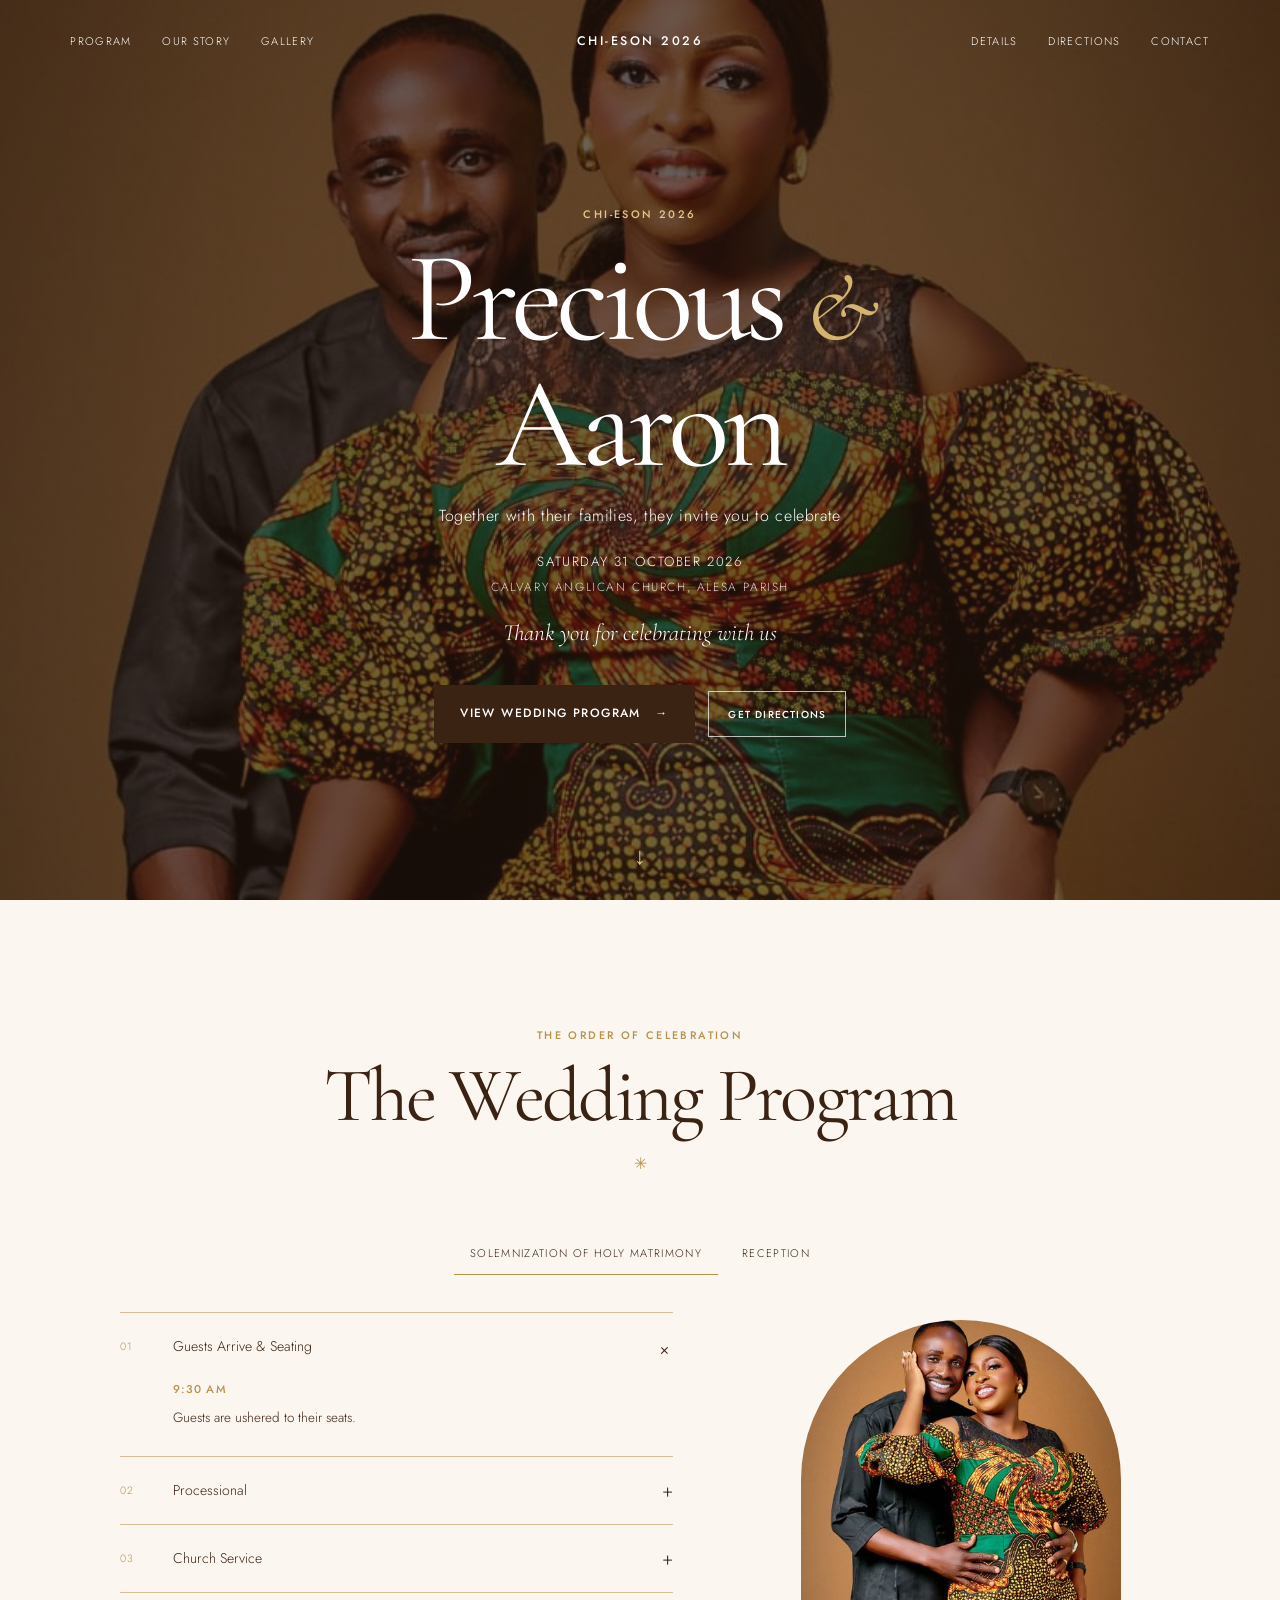
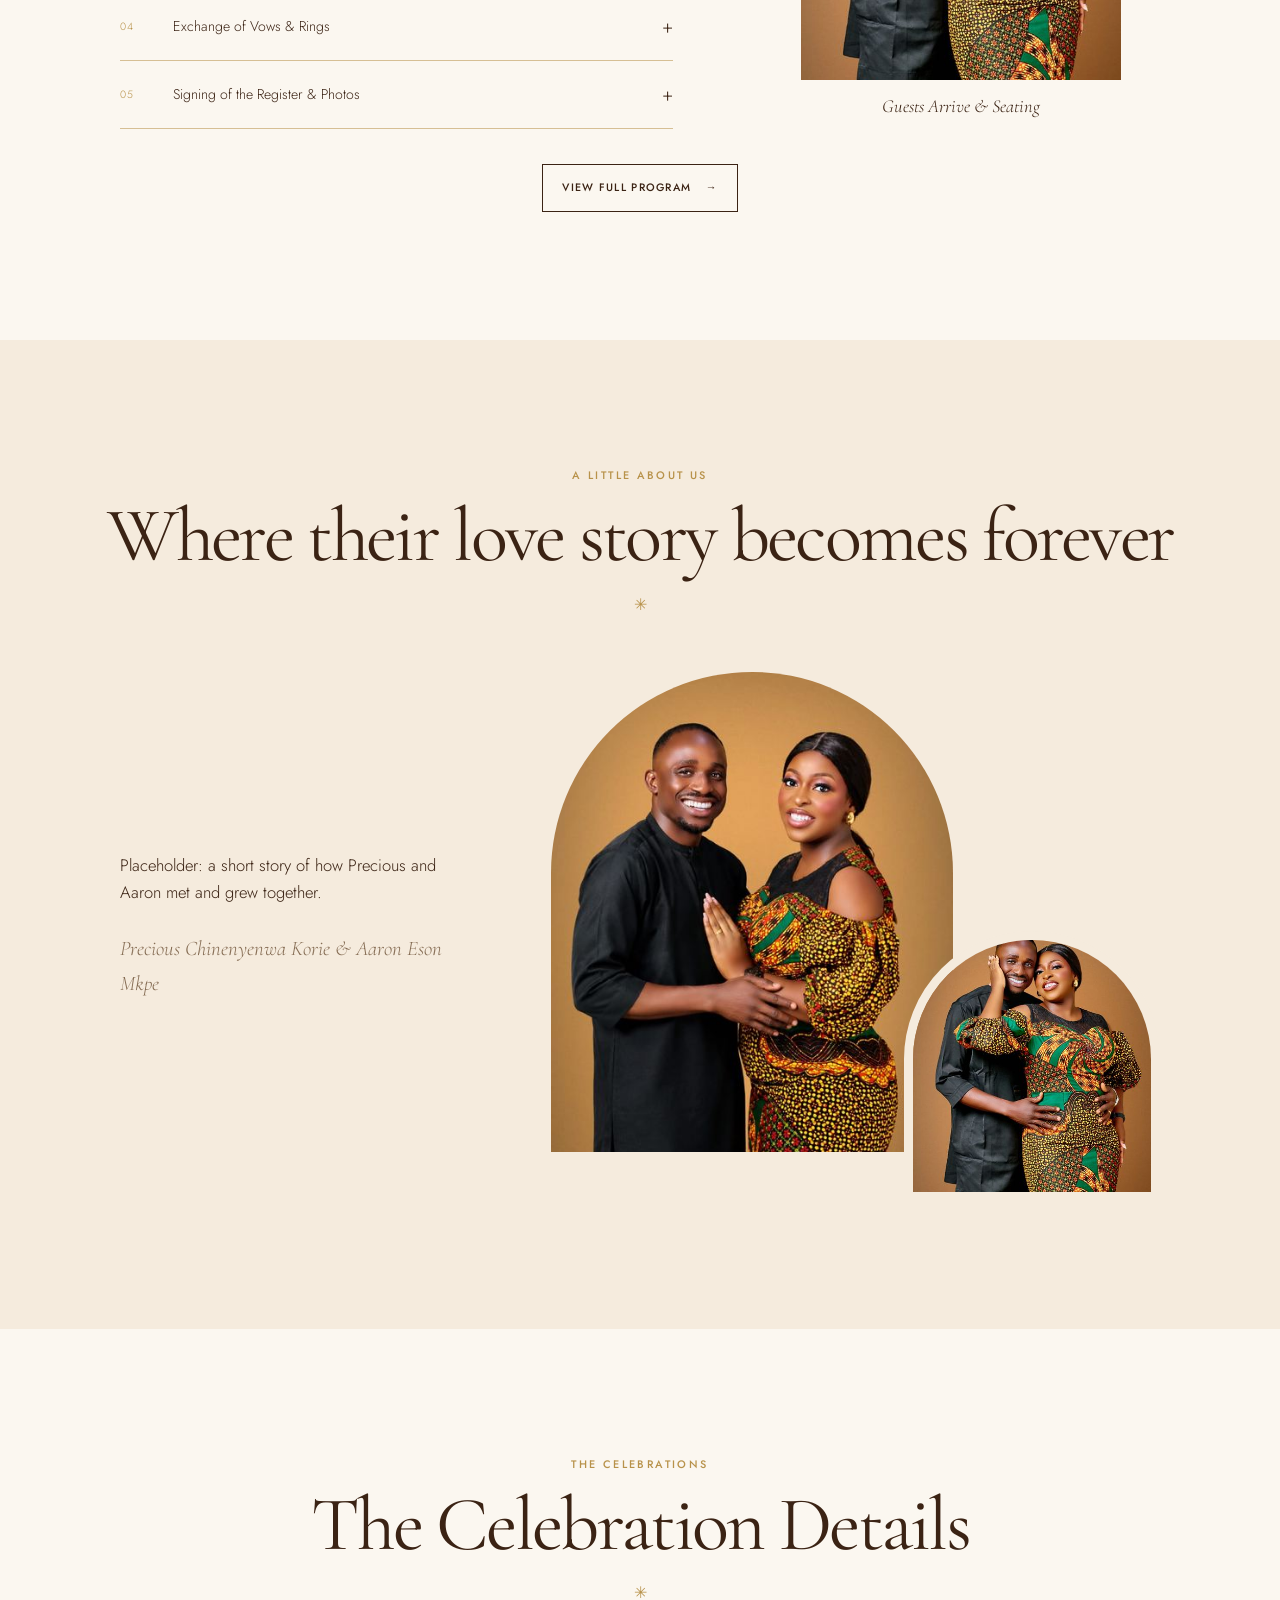
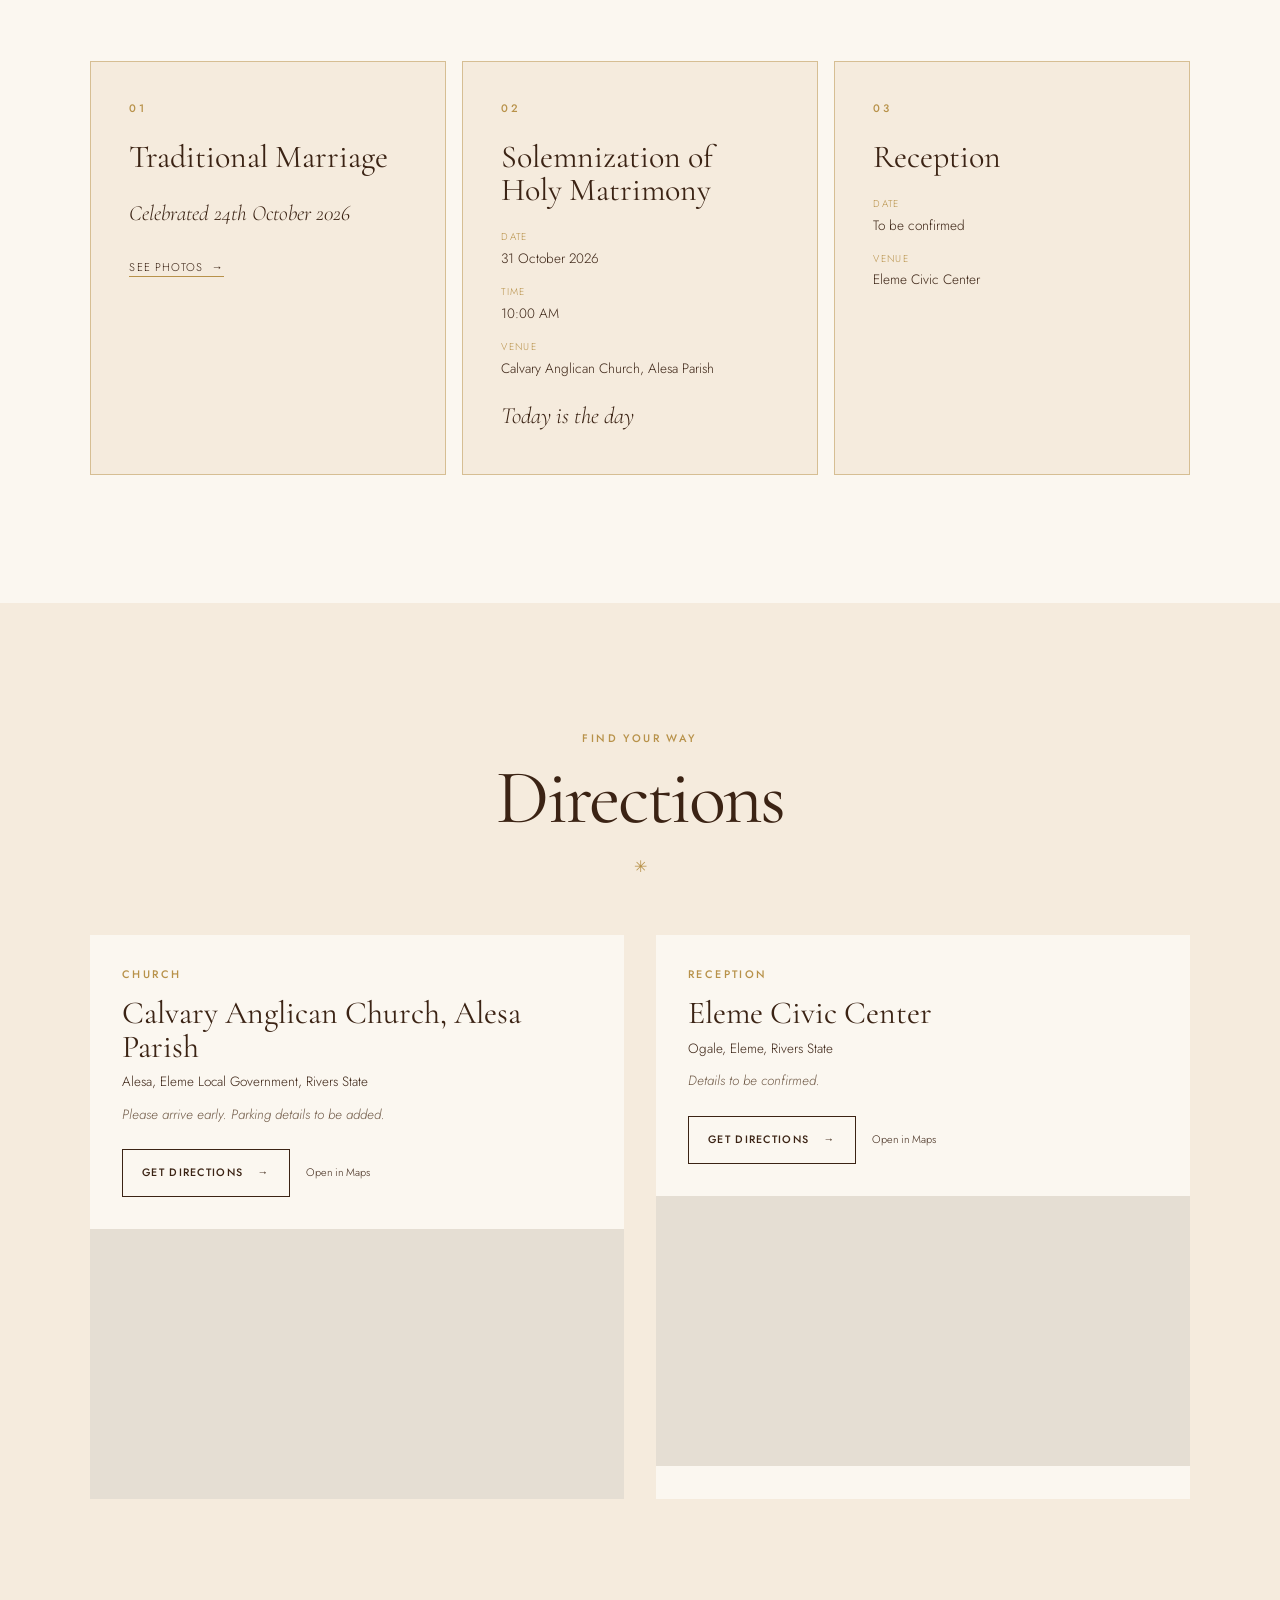
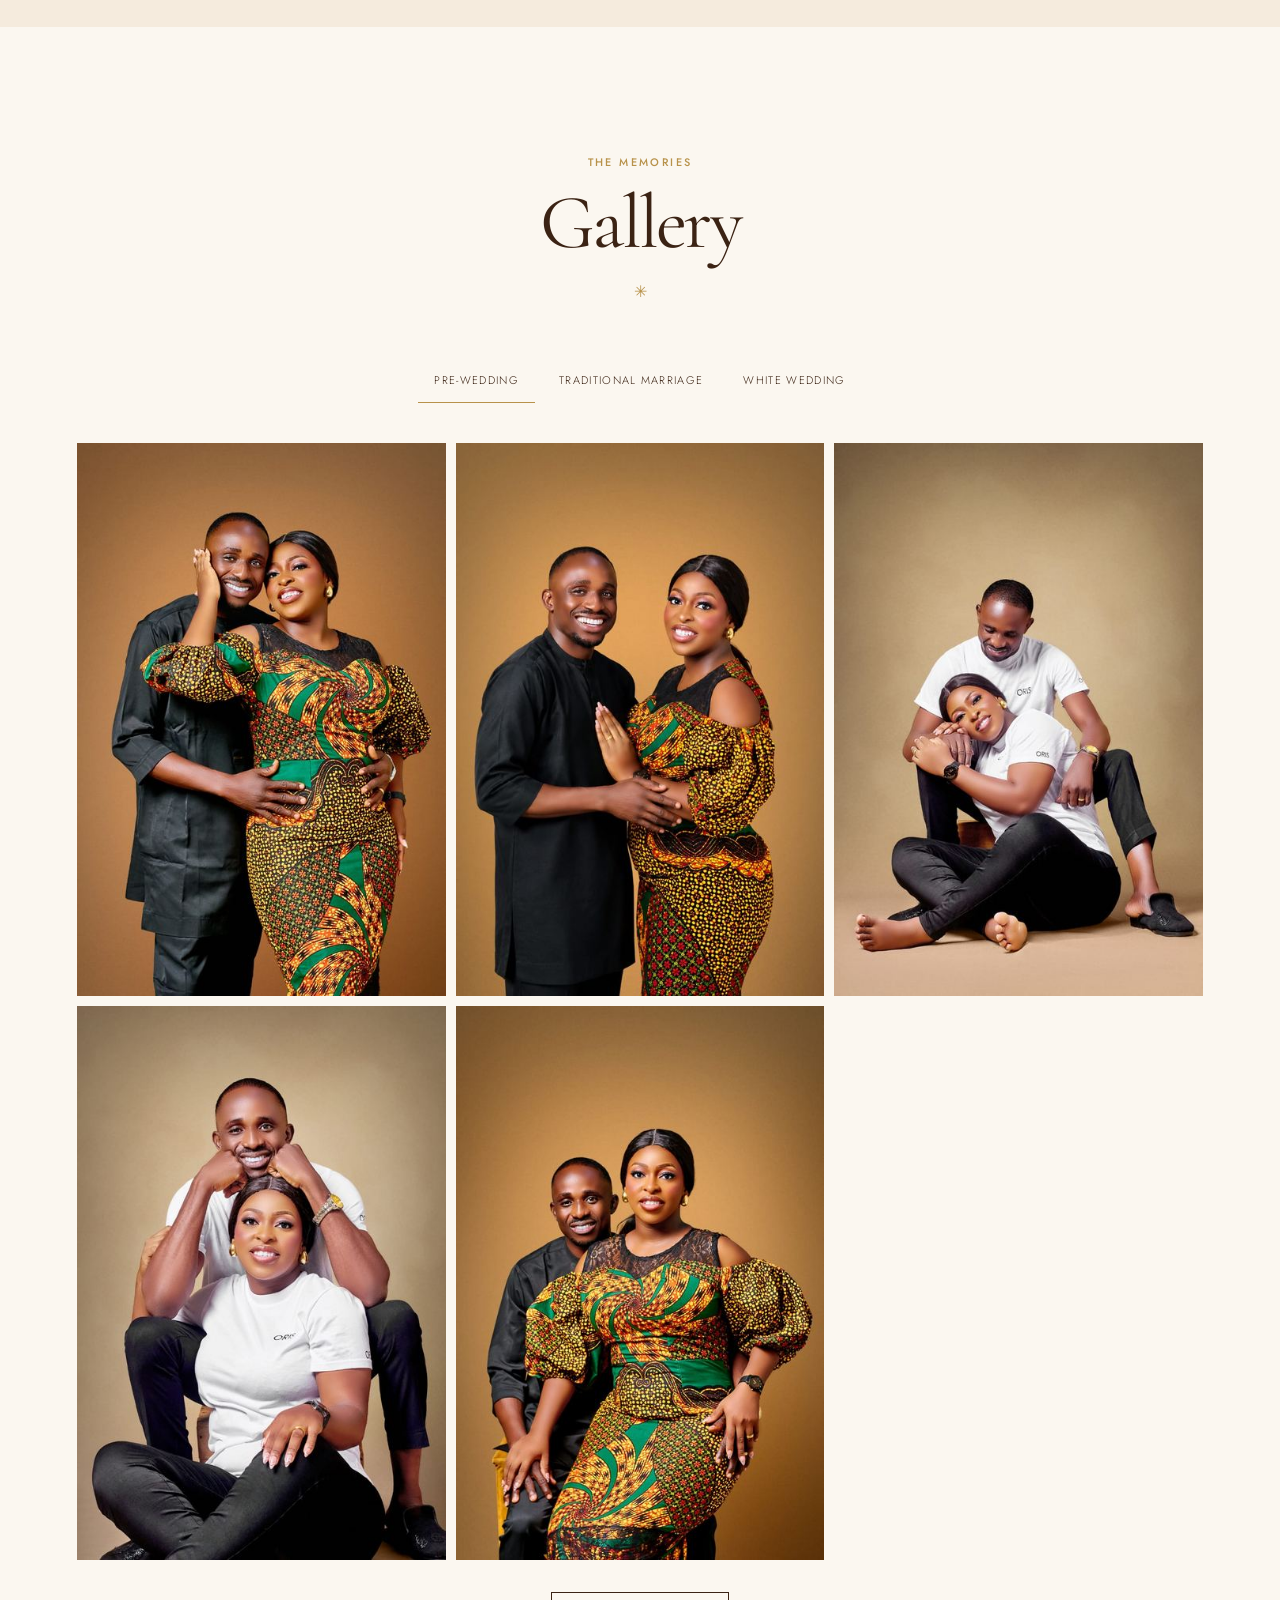
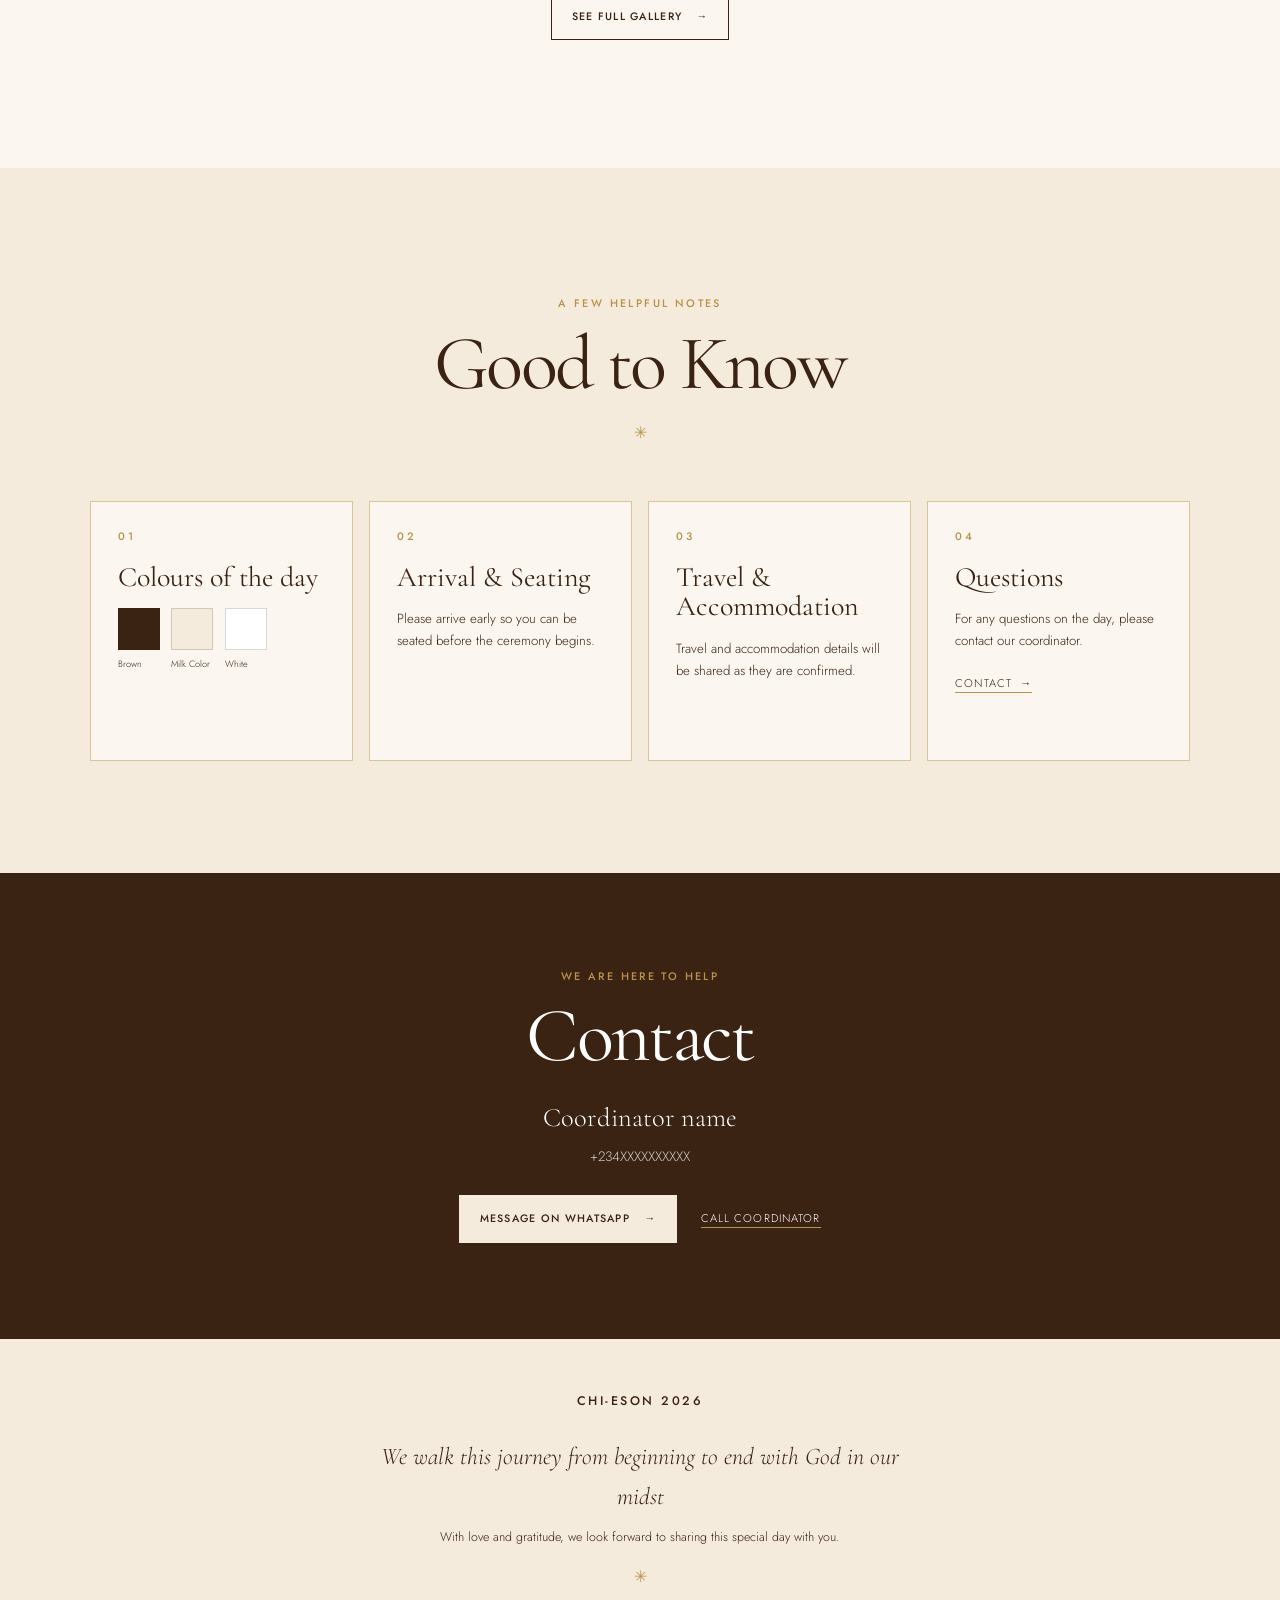
==== index.html @ f30a034f "Publish wedding site for GitHub Pages Co-authored-by: Copilot <223556219+Copilot@users.noreply.githu" ====
<!doctype html>
<html lang="en">
<head>
  <meta charset="utf-8">
  <meta name="viewport" content="width=device-width, initial-scale=1">
  <meta name="description" content="Join Precious and Aaron as they celebrate their wedding in 2026.">
  <meta property="og:title" content="Precious &amp; Aaron | CHI-ESON 2026">
  <meta property="og:description" content="Together with their families, Precious and Aaron invite you to celebrate.">
  <meta property="og:image" content="images/pre-wedding/full/pre-04.jpg">
  <meta property="og:type" content="website">
  <meta name="theme-color" content="#F5EBDD">
  <title>Precious &amp; Aaron | CHI-ESON 2026</title>
  <link rel="icon" href="data:image/svg+xml,%3Csvg xmlns='http://www.w3.org/2000/svg' viewBox='0 0 64 64'%3E%3Crect width='64' height='64' fill='%233B2314'/%3E%3Ctext x='32' y='41' text-anchor='middle' font-family='serif' font-size='22' fill='%23F5EBDD'%3EC%26amp%3BE%3C/text%3E%3C/svg%3E">
  <link rel="preconnect" href="https://fonts.googleapis.com">
  <link rel="preconnect" href="https://fonts.gstatic.com" crossorigin>
  <link href="https://fonts.googleapis.com/css2?family=Cormorant+Garamond:wght@400;500;600&family=Jost:wght@300;400;500;600&display=swap" rel="stylesheet">
  <link rel="stylesheet" href="styles.css?v=2">
  <script src="data.js" defer></script>
  <script src="script.js" defer></script>
</head>
<body data-page="home">
  <div id="site"></div>
  <div id="lightbox" class="lightbox" role="dialog" aria-modal="true" aria-label="Photo viewer" hidden>
    <button class="lightbox-close" type="button" aria-label="Close photo viewer">×</button>
    <button class="lightbox-prev" type="button" aria-label="Previous photo">‹</button>
    <figure><img alt="" decoding="async"><figcaption></figcaption></figure>
    <button class="lightbox-next" type="button" aria-label="Next photo">›</button>
  </div>
</body>
</html>
---- styles.css ----
:root {
  color-scheme: light;
  --cream: #F5EBDD;
  --card: #FBF7F0;
  --brown: #3B2314;
  --gold: #B8924A;
  --white: #FFFFFF;
  --body-font: "Jost", sans-serif;
  --display-font: "Cormorant Garamond", Georgia, serif;
  --header-height: 82px;
}

* { box-sizing: border-box; }
html { scroll-behavior: smooth; scroll-padding-top: var(--header-height); }
body { margin: 0; background: var(--cream); color: var(--brown); font-family: var(--body-font); font-weight: 300; line-height: 1.65; }
body.menu-open, body.lightbox-open { overflow: hidden; }
button, a { color: inherit; font: inherit; }
a { text-decoration: none; }
button { cursor: pointer; }
img { display: block; max-width: 100%; }
button:focus-visible, a:focus-visible { outline: 2px solid var(--gold); outline-offset: 4px; }
[hidden] { display: none !important; }

.site-header { position: fixed; z-index: 20; inset: 0 0 auto; height: var(--header-height); color: var(--white); transition: background-color .3s ease, color .3s ease, box-shadow .3s ease; }
.site-header.is-scrolled { background: rgba(245, 235, 221, .97); color: var(--brown); box-shadow: 0 1px 0 rgba(59, 35, 20, .1); }
.site-header.is-subpage { background: rgba(245, 235, 221, .97); color: var(--brown); box-shadow: 0 1px 0 rgba(59, 35, 20, .1); }
.site-nav { max-width: 1440px; height: 100%; margin: auto; padding: 0 5.5%; display: grid; grid-template-columns: 1fr auto 1fr; align-items: center; gap: 2rem; }
.nav-side { display: flex; align-items: center; gap: clamp(1rem, 2.4vw, 2.6rem); }
.nav-right { justify-content: flex-end; }
.nav-side a { font-size: .69rem; letter-spacing: .12em; text-transform: uppercase; }
.nav-side a:hover, .map-fallback:hover, .text-link:hover { color: var(--gold); }
.monogram { font-size: .78rem; font-weight: 500; letter-spacing: .2em; white-space: nowrap; }
.menu-toggle { display: none; }

.hero { min-height: 720px; height: 100svh; max-height: 1000px; position: relative; display: grid; place-items: center; padding: calc(var(--header-height) + 2rem) 1.5rem 4rem; color: var(--white); text-align: center; background: var(--brown); overflow: hidden; }
.hero::before { position: absolute; z-index: 1; inset: 0; background: linear-gradient(rgba(35, 20, 12, .68), rgba(35, 20, 12, .64)); content: ""; }
.hero-photo { position: absolute; inset: 0; width: 100%; height: 100%; object-fit: cover; }
.hero-content { position: relative; z-index: 2; width: min(760px, 100%); }
.eyebrow { margin: 0 0 .9rem; color: var(--gold); font-size: .68rem; font-weight: 500; letter-spacing: .22em; line-height: 1.4; text-transform: uppercase; }
.hero .eyebrow { color: #e2c88f; }
h1, h2, h3, p { margin-top: 0; }
h1, h2, h3 { font-family: var(--display-font); font-weight: 400; line-height: .98; }
h1 { margin: .45rem 0 1rem; font-size: clamp(4rem, 10vw, 8rem); letter-spacing: -.045em; }
h1 span { color: #d5b46d; font-style: italic; font-size: .75em; }
.hero-intro { max-width: 410px; margin: 0 auto 1.2rem; font-size: 1rem; letter-spacing: .04em; }
.hero-date { margin-bottom: .9rem; font-size: .83rem; letter-spacing: .12em; text-transform: uppercase; line-height: 1.9; }
.hero-date span { opacity: .82; font-size: .74rem; }
.countdown { min-height: 54px; }
.countdown-status { display: block; min-height: 1.4em; font-family: var(--display-font); font-size: 1.45rem; font-style: italic; }
.countdown-units { display: flex; justify-content: center; gap: clamp(1rem, 3vw, 2.8rem); margin: .5rem auto 1.3rem; }
.countdown-units div { min-width: 46px; display: grid; gap: .08rem; }
.countdown-units strong { font-family: var(--display-font); font-size: 1.7rem; font-weight: 400; line-height: 1; }
.countdown-units span { font-size: .56rem; letter-spacing: .12em; text-transform: uppercase; }
.hero-actions { display: flex; justify-content: center; align-items: center; flex-wrap: wrap; gap: .8rem; margin-top: 1.1rem; }
.button { min-height: 48px; padding: .82rem 1.2rem; display: inline-flex; justify-content: center; align-items: center; gap: .9rem; border: 1px solid var(--brown); border-radius: 0; font-size: .67rem; font-weight: 500; letter-spacing: .12em; line-height: 1.3; text-align: center; text-transform: uppercase; transition: background .2s ease, color .2s ease, border-color .2s ease; }
.button-primary { background: var(--brown); color: var(--white); }
.button-primary:hover { border-color: var(--gold); background: #53351e; }
.button-large { min-height: 58px; padding: 1rem 1.6rem; font-size: .75rem; }
.button-outline { background: transparent; color: var(--brown); }
.button-outline:hover { background: var(--brown); color: var(--white); }
.button-light-outline { min-height: 46px; border-color: rgba(255,255,255,.7); color: var(--white); font-size: .63rem; }
.button-light-outline:hover { background: var(--white); color: var(--brown); }
.scroll-cue { position: absolute; z-index: 2; bottom: 1.5rem; left: 50%; transform: translateX(-50%); color: #e2c88f; font-size: 1.5rem; }

.section { padding: clamp(5rem, 10vw, 9rem) max(6vw, calc((100vw - 1200px) / 2)); }
.section-heading { margin: 0 auto 3.4rem; text-align: center; }
.section-heading h2, .contact-section h2 { margin: 0; font-size: clamp(3rem, 6vw, 5.4rem); letter-spacing: -.035em; }
.ornament, .footer-ornament { display: block; margin-top: 1.15rem; color: var(--gold); font-size: 1rem; }
.program-section { background: var(--card); }
.program-tabs, .gallery-tabs { display: flex; justify-content: center; flex-wrap: wrap; gap: .5rem; margin: 0 auto 2.3rem; }
.program-tabs button, .gallery-tabs button { padding: .75rem 1rem; border: 0; border-bottom: 1px solid transparent; background: transparent; color: var(--brown); font-size: .69rem; letter-spacing: .12em; text-transform: uppercase; }
.program-tabs button[aria-selected="true"], .gallery-tabs button[aria-selected="true"] { border-color: var(--gold); color: var(--brown); }
.program-layout { display: grid; grid-template-columns: minmax(0, 1fr) minmax(250px, .72fr); gap: clamp(2rem, 7vw, 7rem); align-items: center; max-width: 1040px; margin: auto; }
.program-panel-wrap { min-width: 0; }
.program-list { padding: 0; margin: 0; list-style: none; border-top: 1px solid rgba(184,146,74,.55); }
.program-item { border-bottom: 1px solid rgba(184,146,74,.55); }
.program-trigger { width: 100%; min-height: 67px; padding: .9rem 0; display: grid; grid-template-columns: 2.6rem 1fr 1.2rem; gap: .7rem; align-items: center; border: 0; background: transparent; color: var(--brown); text-align: left; font-size: .88rem; }
.program-number { color: var(--gold); font-size: .66rem; letter-spacing: .08em; }
.accordion-icon { font-size: 1.2rem; text-align: right; }
.program-trigger[aria-expanded="true"] .accordion-icon { transform: rotate(45deg); }
.program-panel { padding: 0 2rem 1.2rem 3.3rem; font-size: .84rem; }
.program-panel p { margin-bottom: .5rem; }
.program-time { color: var(--gold); font-size: .71rem; font-weight: 500; letter-spacing: .1em; text-transform: uppercase; }
.program-note { font-style: italic; }
.program-photo { width: 100%; max-width: 320px; margin: auto; text-align: center; }
.program-photo img { width: 100%; height: 360px; aspect-ratio: auto; object-fit: cover; border-radius: 999px 999px 0 0; background: #e5ded3; }
.photo-caption { margin: .7rem 0 0; font-family: var(--display-font); font-size: 1.15rem; font-style: italic; }
.print-button { display: flex; width: fit-content; margin: 2.2rem auto 0; }

.story-layout { max-width: 1040px; margin: auto; display: grid; grid-template-columns: .7fr 1.3fr; gap: clamp(2.5rem, 8vw, 8rem); align-items: center; }
.story-copy { max-width: 380px; font-size: 1.04rem; }
.story-copy p:first-child { margin-bottom: 1.6rem; }
.story-names { color: #856c53; font-family: var(--display-font); font-size: 1.3rem; font-style: italic; }
.story-photos { min-height: 500px; position: relative; padding: 0 12% 8% 0; }
.story-photo-main { width: 75%; height: 480px; object-fit: cover; }
.story-photo-small { position: absolute; right: 0; bottom: 0; width: 42%; height: 270px; object-fit: cover; border: 9px solid var(--cream); }
.arch-image { border-radius: 999px 999px 0 0; background: #e5ded3; }

.details-section { background: var(--card); }
.event-grid { max-width: 1100px; margin: auto; display: grid; grid-template-columns: repeat(3, minmax(0, 1fr)); gap: 1rem; }
.event-card { min-height: 300px; padding: clamp(1.4rem, 3vw, 2.4rem); border: 1px solid rgba(184,146,74,.5); background: var(--cream); }
.event-card .eyebrow { margin-bottom: 1.5rem; }
.event-card h3, .map-card h3, .know-card h3 { margin-bottom: 1.4rem; font-size: 2rem; line-height: 1.05; }
.event-card dl { margin: 0; }
.event-card dl div { margin: .9rem 0; }
.event-card dt { color: var(--gold); font-size: .62rem; letter-spacing: .13em; text-transform: uppercase; }
.event-card dd { margin: .1rem 0 0; font-size: .85rem; }
.event-card .countdown { margin-top: 1.1rem; min-height: 0; }
.event-card .countdown-units { justify-content: flex-start; gap: .9rem; margin: .5rem 0; }
.event-card .countdown-units div { min-width: 39px; }
.event-card .countdown-units strong { font-size: 1.35rem; }
.event-card .countdown-units span { font-size: .48rem; }
.event-complete { font-family: var(--display-font); font-size: 1.35rem; font-style: italic; }
.text-link { display: inline-flex; gap: .5rem; align-items: center; border-bottom: 1px solid var(--gold); font-size: .7rem; letter-spacing: .1em; text-transform: uppercase; }

.maps-grid { max-width: 1100px; margin: auto; display: grid; grid-template-columns: repeat(2, minmax(0, 1fr)); gap: 2rem; }
.map-card { background: var(--card); }
.map-card > div { padding: 2rem; }
.map-card h3 { margin-bottom: .5rem; }
.map-card > div > p:not(.eyebrow) { margin-bottom: .65rem; font-size: .84rem; }
.map-card .map-notes { color: #705a47; font-style: italic; }
.map-card iframe { display: block; width: 100%; height: 270px; border: 0; background: #e5ded3; }
.map-card .button { margin-top: .8rem; }
.map-fallback { display: inline-block; margin-left: 1rem; font-size: .68rem; }
.roadmap-slot { margin: 1.2rem 0; }
.roadmap-open { width: 100%; padding: 0; position: relative; border: 0; background: #e5ded3; text-align: center; }
.roadmap-open img { width: 100%; height: auto; max-height: 330px; object-fit: contain; }
.roadmap-open span { display: block; padding: .3rem; color: var(--brown); font-size: .65rem; letter-spacing: .1em; text-transform: uppercase; }

.gallery-section { background: var(--card); }
.gallery-tabs { margin-bottom: 2.5rem; }
.gallery-grid { columns: 3 220px; column-gap: 10px; }
.gallery-item { width: 100%; margin: 0 0 10px; padding: 0; display: block; break-inside: avoid; border: 0; background: #e5ded3; overflow: hidden; }
.gallery-item img { width: 100%; height: auto; transition: transform .5s ease; }
.gallery-item:hover img { transform: scale(1.035); }
.gallery-empty { padding: 4rem 1rem; text-align: center; font-family: var(--display-font); font-size: 1.8rem; font-style: italic; }
.gallery-full-link { display: flex; width: fit-content; margin: 2rem auto 0; }
.back-link { display: flex; width: fit-content; margin: -2rem auto 2rem; }
.load-more-button { display: flex; width: fit-content; margin: 2rem auto 0; }
.load-more-button[hidden] { display: none; }
.full-gallery-section { min-height: 75vh; }
.subpage-main { padding-top: var(--header-height); }

.know-section { padding-bottom: 7rem; }
.know-grid { max-width: 1100px; margin: auto; display: grid; grid-template-columns: repeat(4, minmax(0, 1fr)); gap: 1rem; }
.know-card { min-height: 260px; padding: 1.7rem; border: 1px solid rgba(184,146,74,.5); background: var(--card); }
.know-card .eyebrow { margin-bottom: 1.2rem; }
.know-card h3 { margin-bottom: 1rem; font-size: 1.75rem; }
.know-card > p:not(.eyebrow) { font-size: .83rem; }
.know-card .text-link { margin-top: .5rem; }
.swatches { display: flex; gap: .7rem; }
.swatches > div { display: grid; gap: .35rem; }
.swatches span { width: 42px; height: 42px; display: block; border: 1px solid rgba(59,35,20,.18); background: var(--swatch); }
.swatches small { font-size: .57rem; }

.contact-section { padding: 6rem 1.5rem; background: var(--brown); color: var(--white); text-align: center; }
.contact-section h2 { margin-bottom: 1.5rem; }
.contact-name { margin-bottom: .25rem; font-family: var(--display-font); font-size: 1.65rem; }
.contact-phone { opacity: .78; font-size: .85rem; }
.contact-actions { display: flex; justify-content: center; align-items: center; flex-wrap: wrap; gap: 1.5rem; margin-top: 1.7rem; }
.contact-actions .button-primary { border-color: var(--cream); background: var(--cream); color: var(--brown); }
.contact-actions .text-link { border-color: var(--gold); }
.site-footer { padding: 3rem 1.5rem; text-align: center; }
.site-footer .toast { max-width: 560px; margin: 1.5rem auto .7rem; font-family: var(--display-font); font-size: 1.5rem; font-style: italic; }
.site-footer > p:not(.toast) { font-size: .78rem; }
.footer-ornament { margin-top: 1rem; }

.scroll-progress { position: fixed; z-index: 40; inset: auto 0 0; height: 3px; pointer-events: none; }
.scroll-progress span { width: 100%; height: 100%; display: block; transform: scaleX(0); transform-origin: left; background: var(--gold); }
.lightbox { position: fixed; z-index: 50; inset: 0; display: grid; grid-template-columns: 3rem minmax(0, 1fr) 3rem; align-items: center; gap: 1rem; padding: 4rem 1.5rem 2rem; background: rgba(24, 15, 10, .95); color: var(--white); }
.lightbox figure { max-height: 100%; margin: 0; display: grid; place-items: center; }
.lightbox figure img { max-width: 100%; max-height: calc(100svh - 8rem); object-fit: contain; }
.lightbox figcaption { padding-top: .7rem; font-size: .75rem; letter-spacing: .1em; }
.lightbox figure img { cursor: zoom-in; }
.lightbox figure img.is-zoomed { max-width: none; max-height: none; width: auto; height: auto; cursor: zoom-out; }
.lightbox.roadmap-view { display: block; overflow: auto; padding-top: 4rem; }
.lightbox.roadmap-view .lightbox-prev, .lightbox.roadmap-view .lightbox-next { display: none; }
.lightbox.roadmap-view figure { max-height: none; }
.lightbox.roadmap-view figure img { max-width: min(96vw, 1400px); margin: 0 auto; }
.lightbox.roadmap-view figure img.is-zoomed { max-width: none; }
.lightbox button { border: 0; background: transparent; color: var(--white); font-size: 2rem; }
.lightbox .lightbox-close { position: absolute; top: 1.2rem; right: 1.6rem; }
.lightbox .lightbox-prev, .lightbox .lightbox-next { justify-self: center; }
.fade-up { opacity: 0; transform: translateY(18px); transition: opacity .7s ease, transform .7s ease; }
.fade-up.is-visible { opacity: 1; transform: translateY(0); }

.program-page { background: var(--card); }
.full-program-section { padding-top: 3.5rem; }
.program-sticky-tabs { position: sticky; z-index: 10; top: var(--header-height); margin: 0 calc(-1 * max(6vw, calc((100vw - 1200px) / 2))) 2.8rem; padding: .6rem 1rem; background: rgba(251,247,240,.96); border-top: 1px solid rgba(184,146,74,.28); border-bottom: 1px solid rgba(184,146,74,.45); backdrop-filter: blur(10px); }
.program-sticky-tabs .program-tabs { margin: 0 auto; }
.timeline { max-width: 800px; margin: 0 auto; }
.timeline-item { position: relative; display: grid; grid-template-columns: 110px 20px minmax(0, 1fr); column-gap: 1.3rem; padding-bottom: 2.2rem; }
.timeline-item::before { position: absolute; top: 10px; bottom: 0; left: 119px; width: 1px; background: rgba(184,146,74,.55); content: ""; }
.timeline-item:last-child::before { display: none; }
.timeline-time { padding-top: 1.1rem; color: var(--gold); font-size: .75rem; font-weight: 500; letter-spacing: .08em; text-align: right; text-transform: uppercase; }
.timeline-marker { z-index: 1; width: 9px; height: 9px; margin: 1.4rem auto 0; border: 1px solid var(--gold); border-radius: 50%; background: var(--card); }
.timeline-content { padding: .8rem 1.3rem 1rem; border: 1px solid rgba(184,146,74,.35); background: var(--cream); }
.timeline-content .eyebrow { margin-bottom: .5rem; }
.timeline-content h3 { margin-bottom: .7rem; font-size: 1.8rem; }
.timeline-content > p:not(.eyebrow) { margin-bottom: .5rem; font-size: .9rem; }
.timeline-content .program-detail { display: flex; gap: .75rem; }
.timeline-detail span, .program-detail span { min-width: 4rem; color: var(--gold); font-size: .7rem; font-weight: 500; letter-spacing: .1em; text-transform: uppercase; }
.timeline-group { margin: 2.5rem 0 1rem 145px; color: var(--gold); font-size: 1.8rem; }
.timeline-panel[hidden] { display: none !important; }
.print-program { margin-top: 2rem; }

@media (max-width: 820px) {
  :root { --header-height: 70px; }
  .site-nav { padding: 0 1.5rem; }
  .nav-side { gap: 1rem; }
  .nav-side a { font-size: .59rem; letter-spacing: .08em; }
  .monogram { font-size: .67rem; letter-spacing: .14em; }
  .program-layout { grid-template-columns: 1fr .72fr; gap: 2rem; }
  .event-grid { grid-template-columns: repeat(2, minmax(0, 1fr)); }
  .event-card:last-child { grid-column: 1 / -1; }
  .know-grid { grid-template-columns: repeat(2, minmax(0, 1fr)); }
  .story-photos { min-height: 390px; }
  .story-photo-main { height: 370px; }
}
@media (max-width: 600px) {
  :root { --header-height: 64px; }
  .site-header { color: var(--brown); }
  .site-header:not(.is-scrolled) { color: var(--white); }
  .site-header.is-subpage { color: var(--brown); }
  .site-header.menu-open { color: var(--brown); }
  .menu-toggle { position: absolute; z-index: 2; top: 17px; left: 1.2rem; width: 34px; height: 30px; padding: 6px 3px; display: grid; align-content: center; gap: 6px; border: 0; background: transparent; color: inherit; }
  .menu-toggle span { width: 25px; height: 1px; display: block; background: currentColor; transition: transform .2s ease; }
  .menu-toggle[aria-expanded="true"] span:first-child { transform: translateY(3.5px) rotate(45deg); }
  .menu-toggle[aria-expanded="true"] span:last-child { transform: translateY(-3.5px) rotate(-45deg); }
  .site-nav { display: flex; justify-content: center; padding: 0 4rem; }
  .site-nav > .monogram { position: relative; z-index: 2; }
  .nav-side { position: fixed; left: 0; right: 0; display: flex; flex-direction: column; align-items: stretch; gap: 0; padding: 0 1.5rem; background: var(--cream); color: var(--brown); opacity: 0; visibility: hidden; transition: opacity .2s ease, visibility .2s ease; }
  .nav-left { top: var(--header-height); padding-top: 1rem; }
  .nav-right { top: calc(var(--header-height) + 9.2rem); padding-bottom: 1.3rem; }
  .site-nav.is-open .nav-side { opacity: 1; visibility: visible; }
  .nav-side a { padding: .8rem 0; border-bottom: 1px solid rgba(184,146,74,.35); font-size: .72rem; }
  .site-nav.is-open { position: fixed; inset: 0 0 auto; height: 100vh; height: 100svh; align-items: flex-start; padding-top: 0; background: var(--cream); color: var(--brown); }
  .site-nav.is-open > .monogram { margin: 1.25rem auto 0; }
  .hero { min-height: 700px; height: 100svh; padding-top: 5rem; }
  .hero-photo { object-position: center; }
  h1 { font-size: clamp(3.65rem, 17vw, 5.4rem); }
  .hero-intro { max-width: 300px; font-size: .88rem; }
  .hero-date { font-size: .72rem; }
  .hero-actions { flex-direction: column; }
  .button-large { width: min(100%, 340px); }
  .section { padding: 5rem 1.25rem; }
  .section-heading { margin-bottom: 2.5rem; }
  .section-heading h2, .contact-section h2 { font-size: clamp(2.8rem, 13vw, 4rem); }
  .program-tabs { gap: .1rem; margin-bottom: 1.5rem; }
  .program-tabs button, .gallery-tabs button { padding: .7rem .55rem; font-size: .59rem; letter-spacing: .08em; }
  .program-layout { grid-template-columns: 1fr; gap: 2rem; }
  .program-photo { width: min(88%, 300px); }
  .program-photo img { height: 320px; }
  .story-layout { grid-template-columns: 1fr; gap: 1.5rem; }
  .story-copy { max-width: none; font-size: .95rem; }
  .story-photos { width: 100%; min-height: 340px; }
  .story-photo-main { width: 76%; height: 335px; }
  .story-photo-small { width: 43%; height: 200px; border-width: 7px; }
  .event-grid { grid-template-columns: 1fr; }
  .event-card, .event-card:last-child { grid-column: auto; min-height: 0; }
  .maps-grid { grid-template-columns: 1fr; gap: 1.2rem; }
  .map-card > div { padding: 1.5rem; }
  .map-card iframe { height: 230px; }
  .map-fallback { display: block; width: fit-content; margin: .8rem 0 0; }
  .gallery-grid { columns: 2 130px; column-gap: 7px; }
  .gallery-item { margin-bottom: 7px; }
  .know-grid { grid-template-columns: 1fr; }
  .know-card { min-height: 0; }
  .contact-section { padding: 5rem 1.25rem; }
  .program-sticky-tabs { margin-inline: -1.25rem; padding-inline: .35rem; }
  .program-sticky-tabs .program-tabs { gap: 0; }
  .program-sticky-tabs .program-tabs button { padding-inline: .4rem; font-size: .57rem; letter-spacing: .04em; }
  .timeline-item { grid-template-columns: 61px 14px minmax(0, 1fr); gap: .55rem; }
  .timeline-item::before { left: 67px; }
  .timeline-time { font-size: .62rem; letter-spacing: .02em; }
  .timeline-content { padding: .8rem; }
  .timeline-content h3 { font-size: 1.55rem; }
  .timeline-group { margin-left: 80px; }
  .lightbox { grid-template-columns: 2rem minmax(0, 1fr) 2rem; gap: .2rem; padding: 4rem .5rem 1.5rem; }
  .lightbox .lightbox-prev, .lightbox .lightbox-next { font-size: 1.6rem; }
}
@media (max-width: 380px) {
  .hero { padding-inline: 1rem; }
  .hero-date { letter-spacing: .07em; }
  .button-large { padding-inline: .8rem; font-size: .68rem; }
  .section { padding-inline: 1rem; }
  .program-trigger { grid-template-columns: 2rem 1fr 1rem; gap: .5rem; font-size: .82rem; }
}
@media (prefers-reduced-motion: reduce) {
  *, *::before, *::after { scroll-behavior: auto !important; animation-duration: .01ms !important; animation-iteration-count: 1 !important; transition-duration: .01ms !important; }
  .fade-up { opacity: 1; transform: none; }
}
@media print {
  @page { margin: 18mm; }
  body { background: white; color: #222; font-size: 11pt; }
  body > *:not(#site) { display: none !important; }
  .site-header, .site-footer, .scroll-progress, .back-link, .print-program { display: none !important; }
  .program-page { padding: 0 !important; background: white; }
  .full-program-section { padding: 0 !important; }
  .program-sticky-tabs { position: static; margin: 0 0 1rem; padding: 0; border: 0; background: white; }
  .program-tabs { display: none !important; }
  .timeline-panel[hidden] { display: block !important; }
  .timeline-item { break-inside: avoid; }
  .timeline-item::before { background: #999; }
  .timeline-marker { background: white; }
  .timeline-content { padding: .6rem; border-color: #bbb; background: white; }
  .timeline-group { margin-top: 1rem; }
  .subpage-main:not(.program-page), .hero, .program-section { display: none !important; }
  body:not([data-page="program"]) #site main { display: none !important; }
}
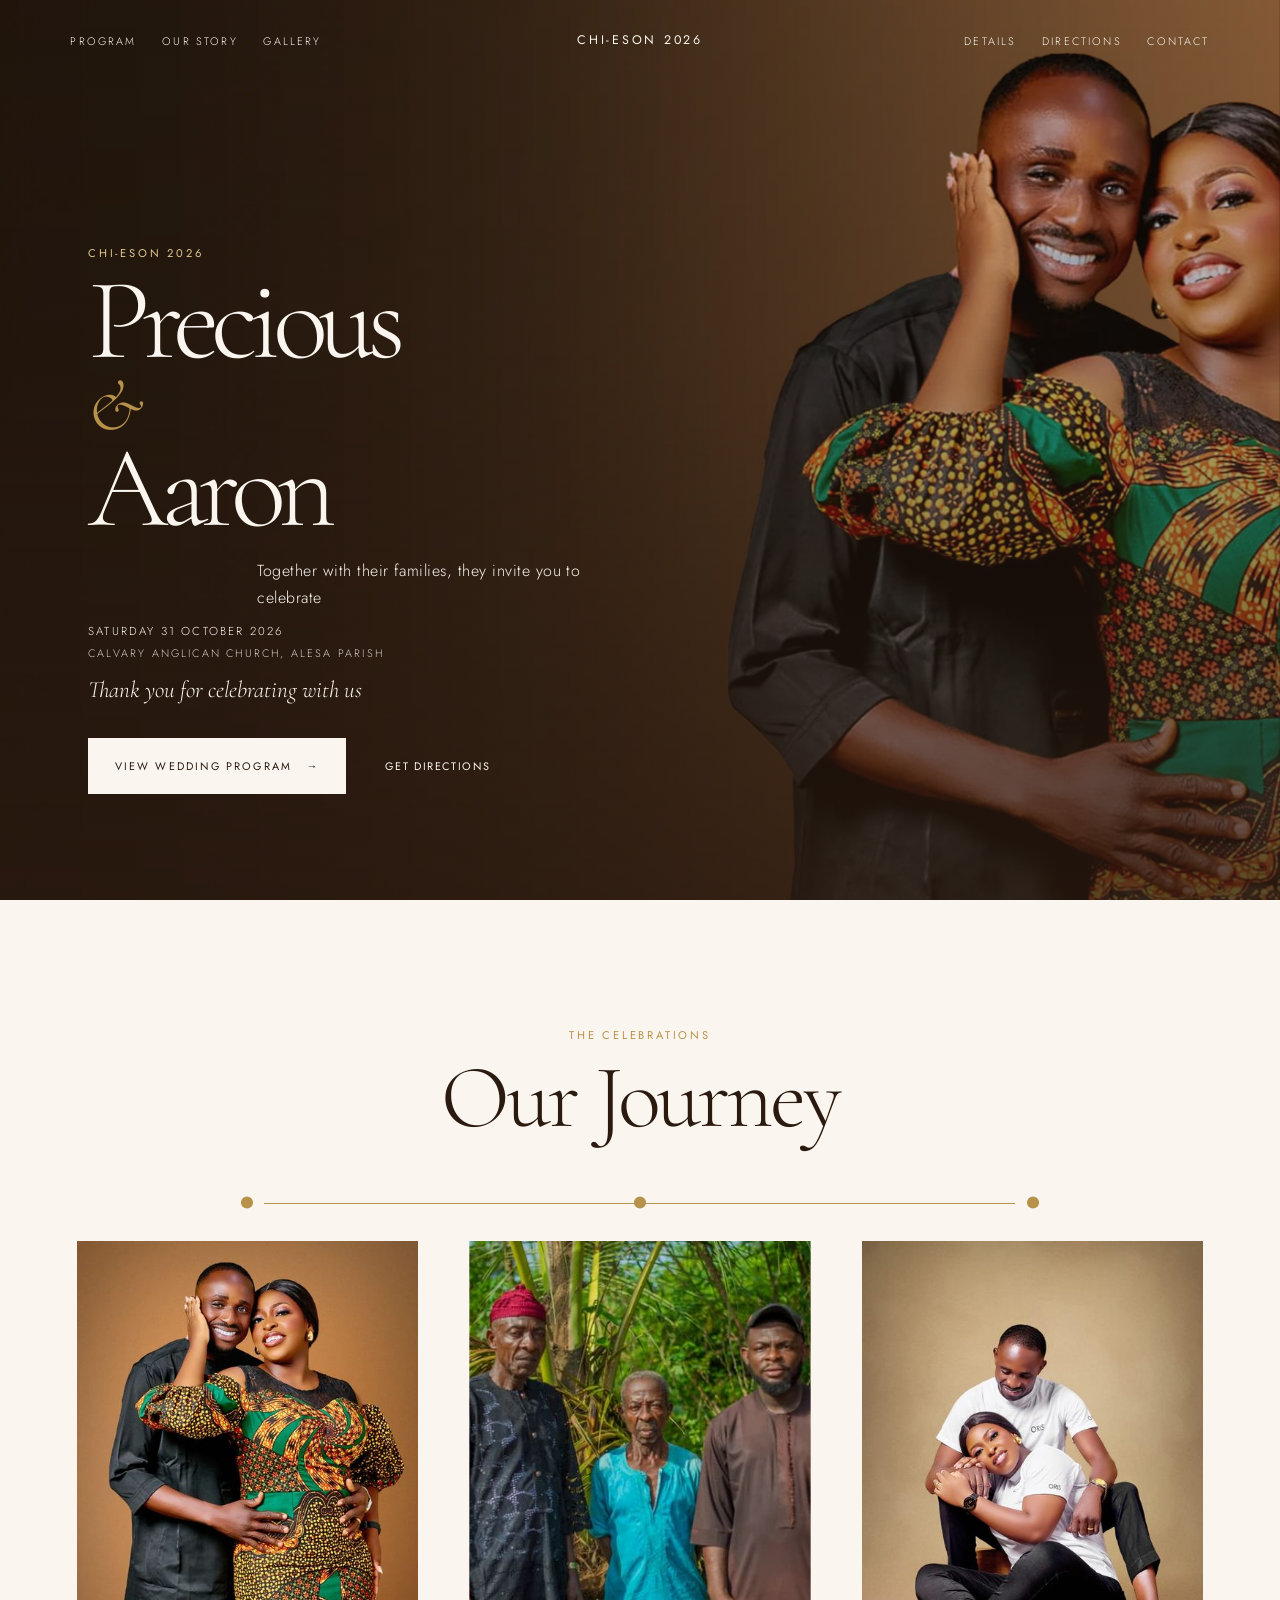
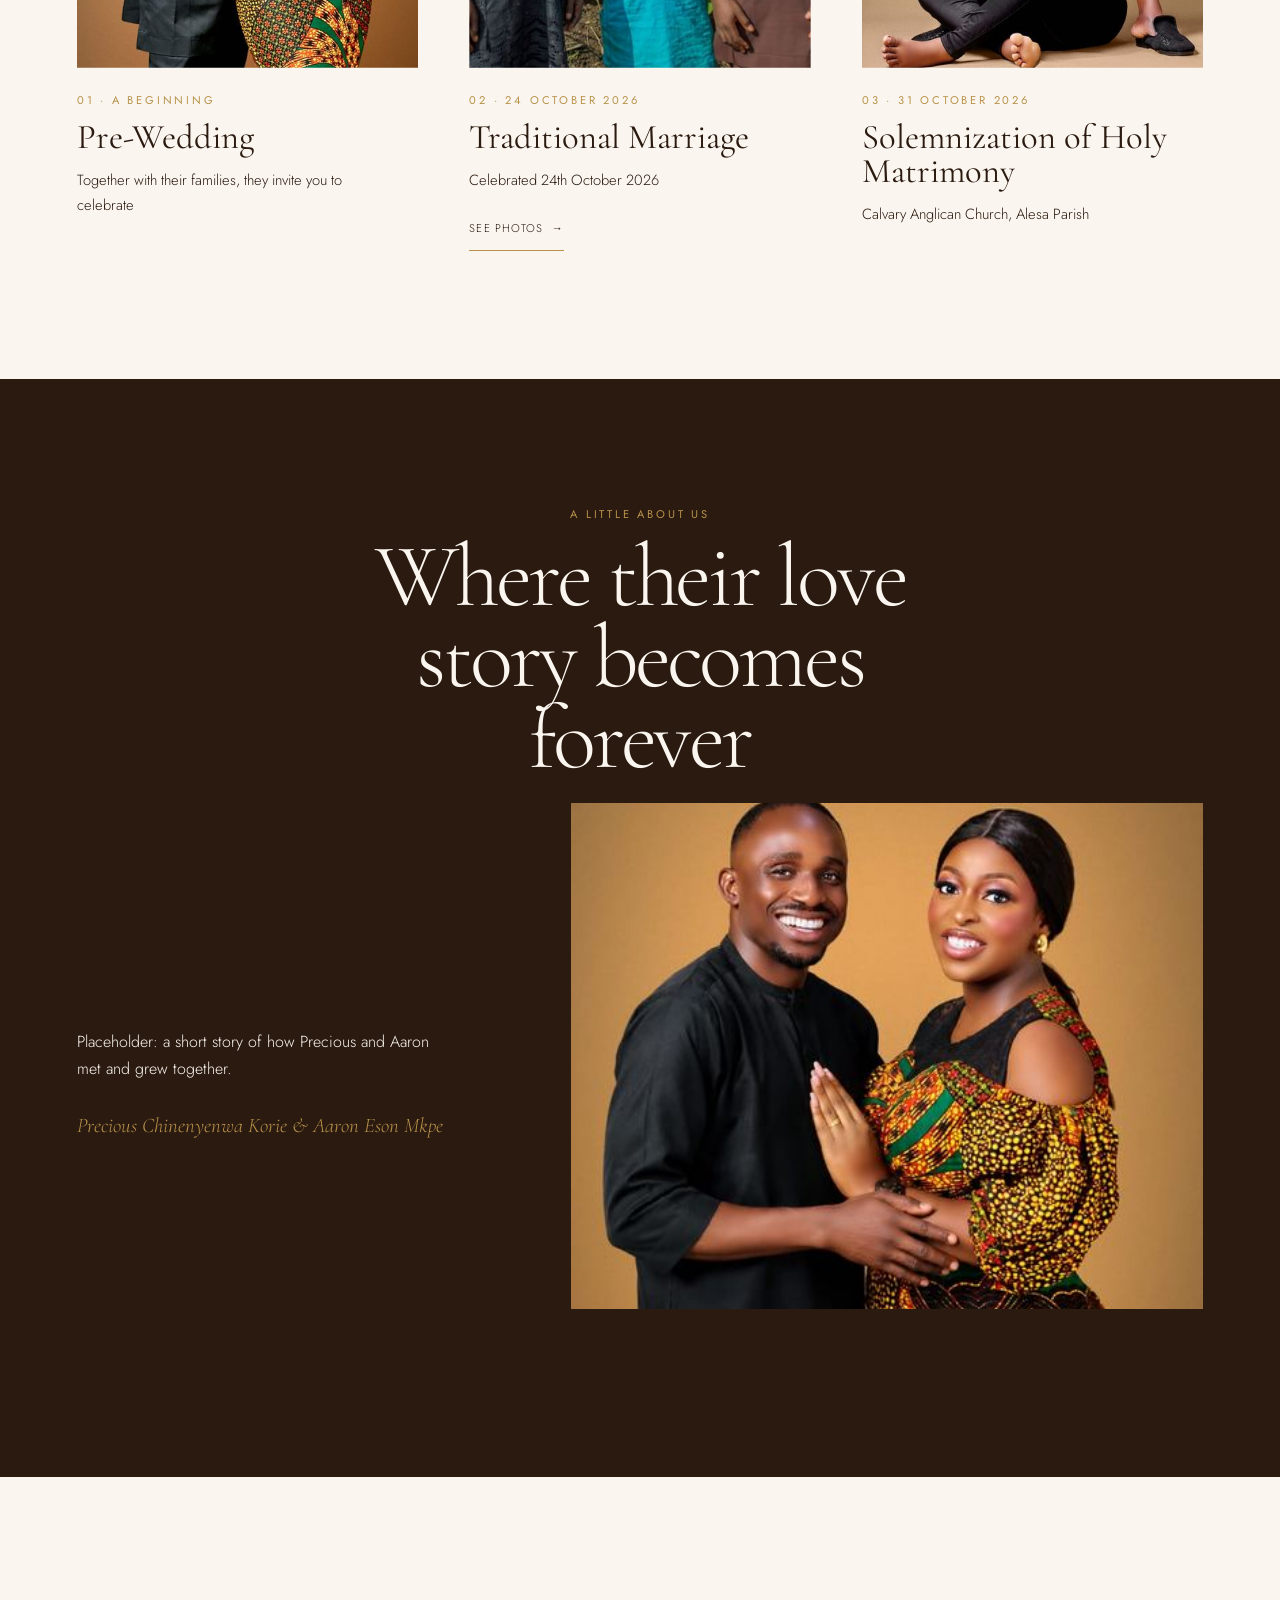
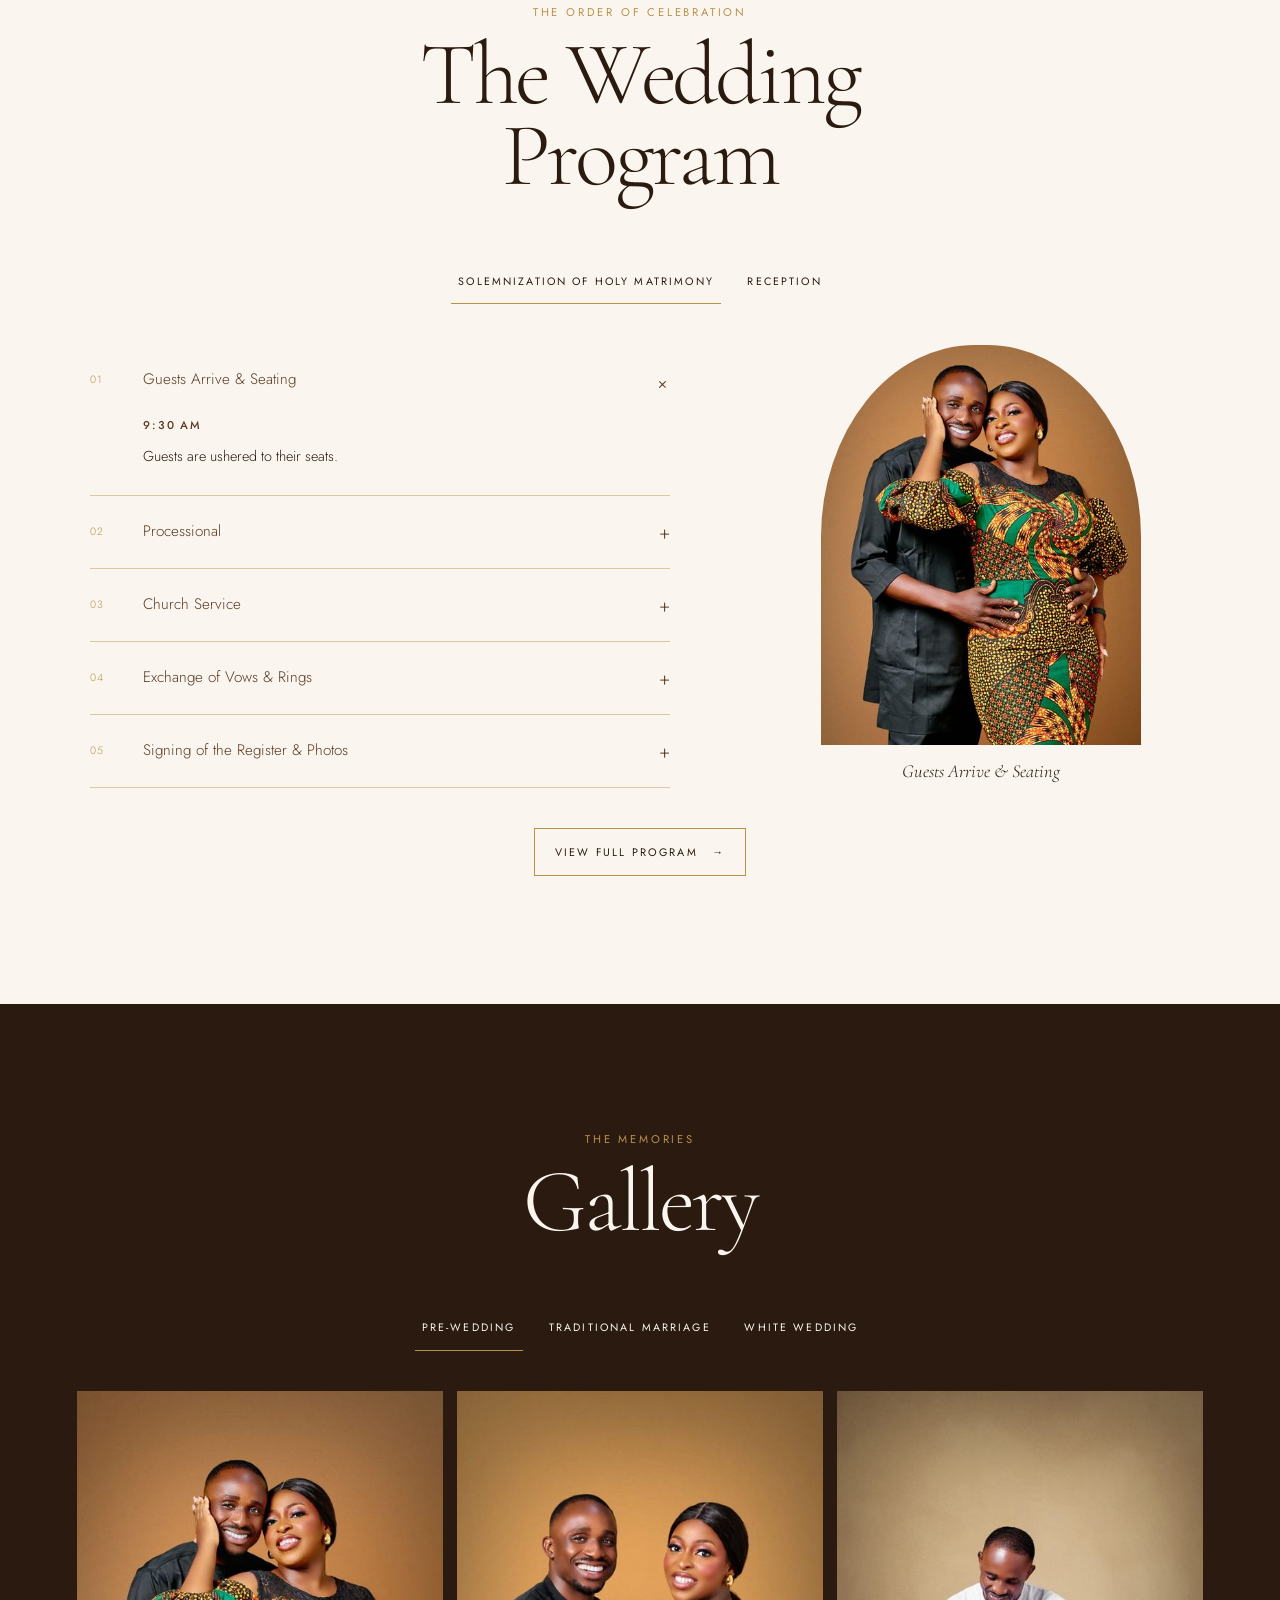
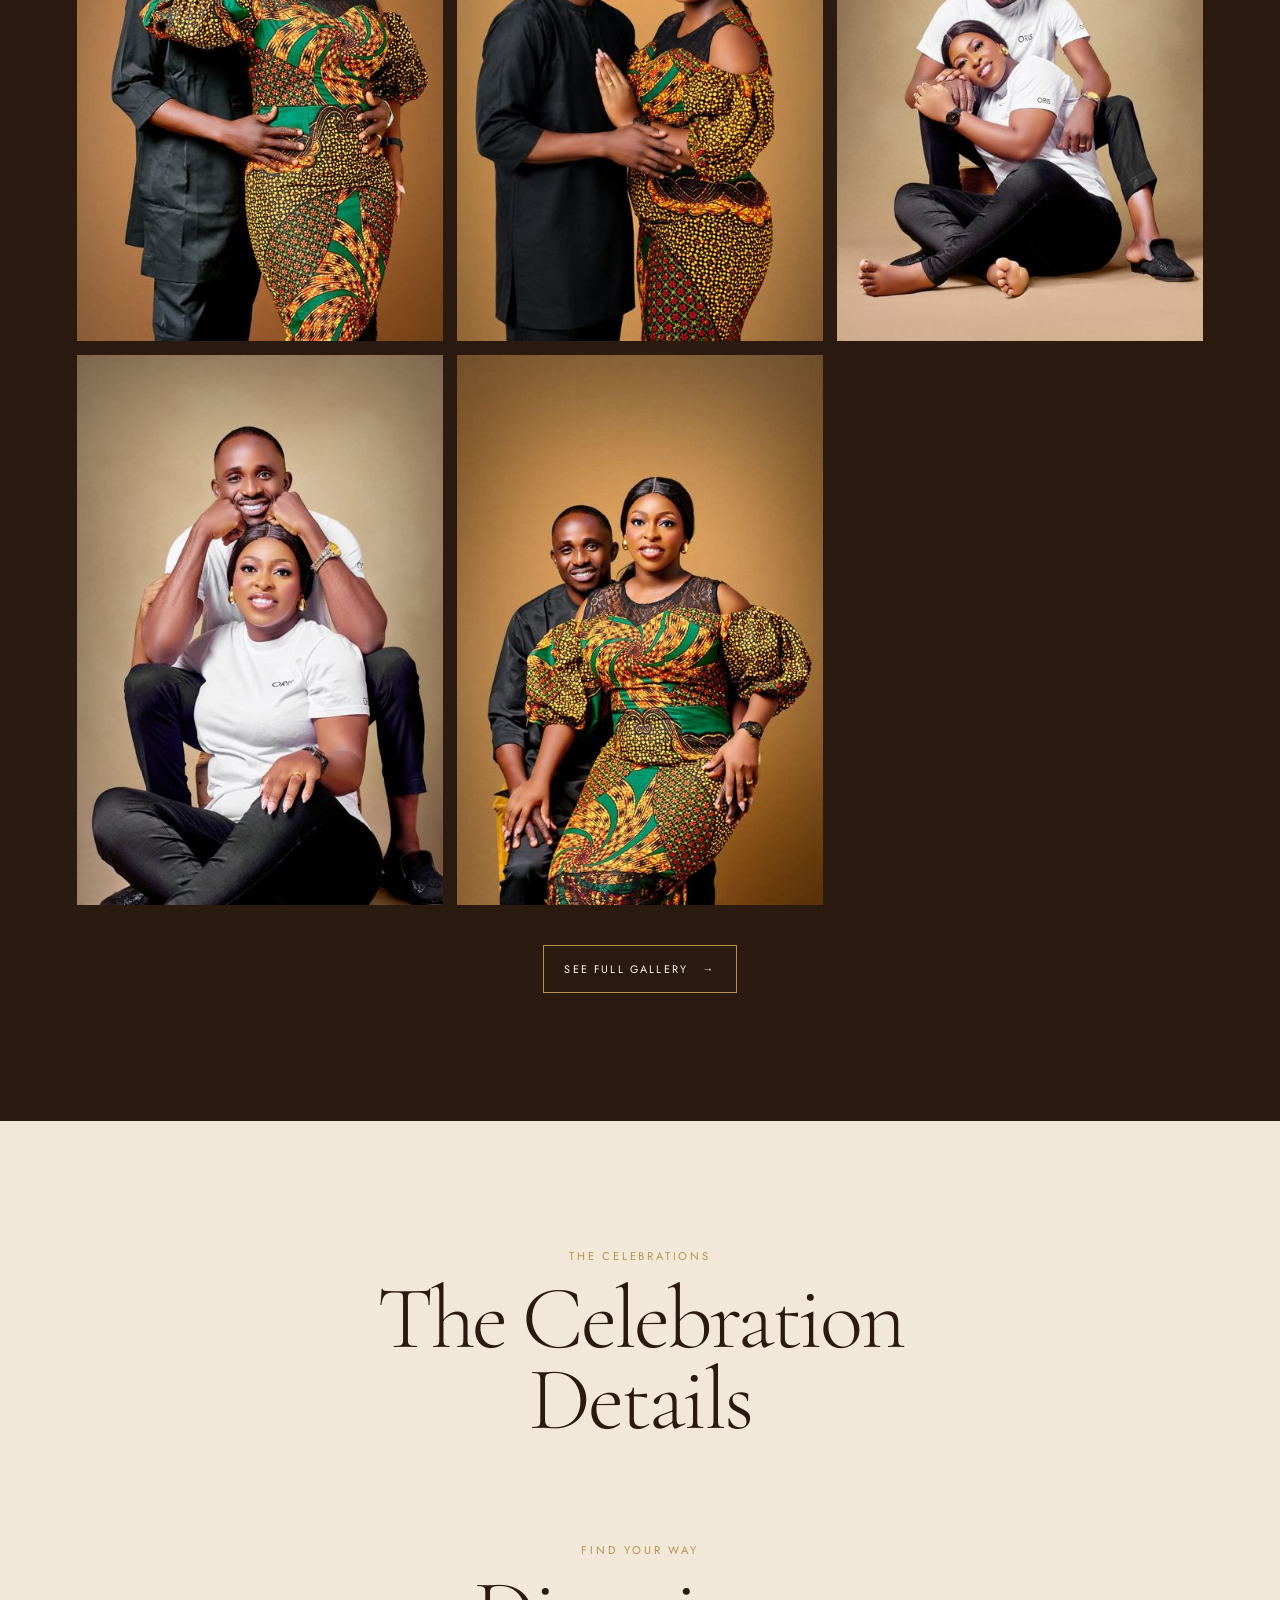
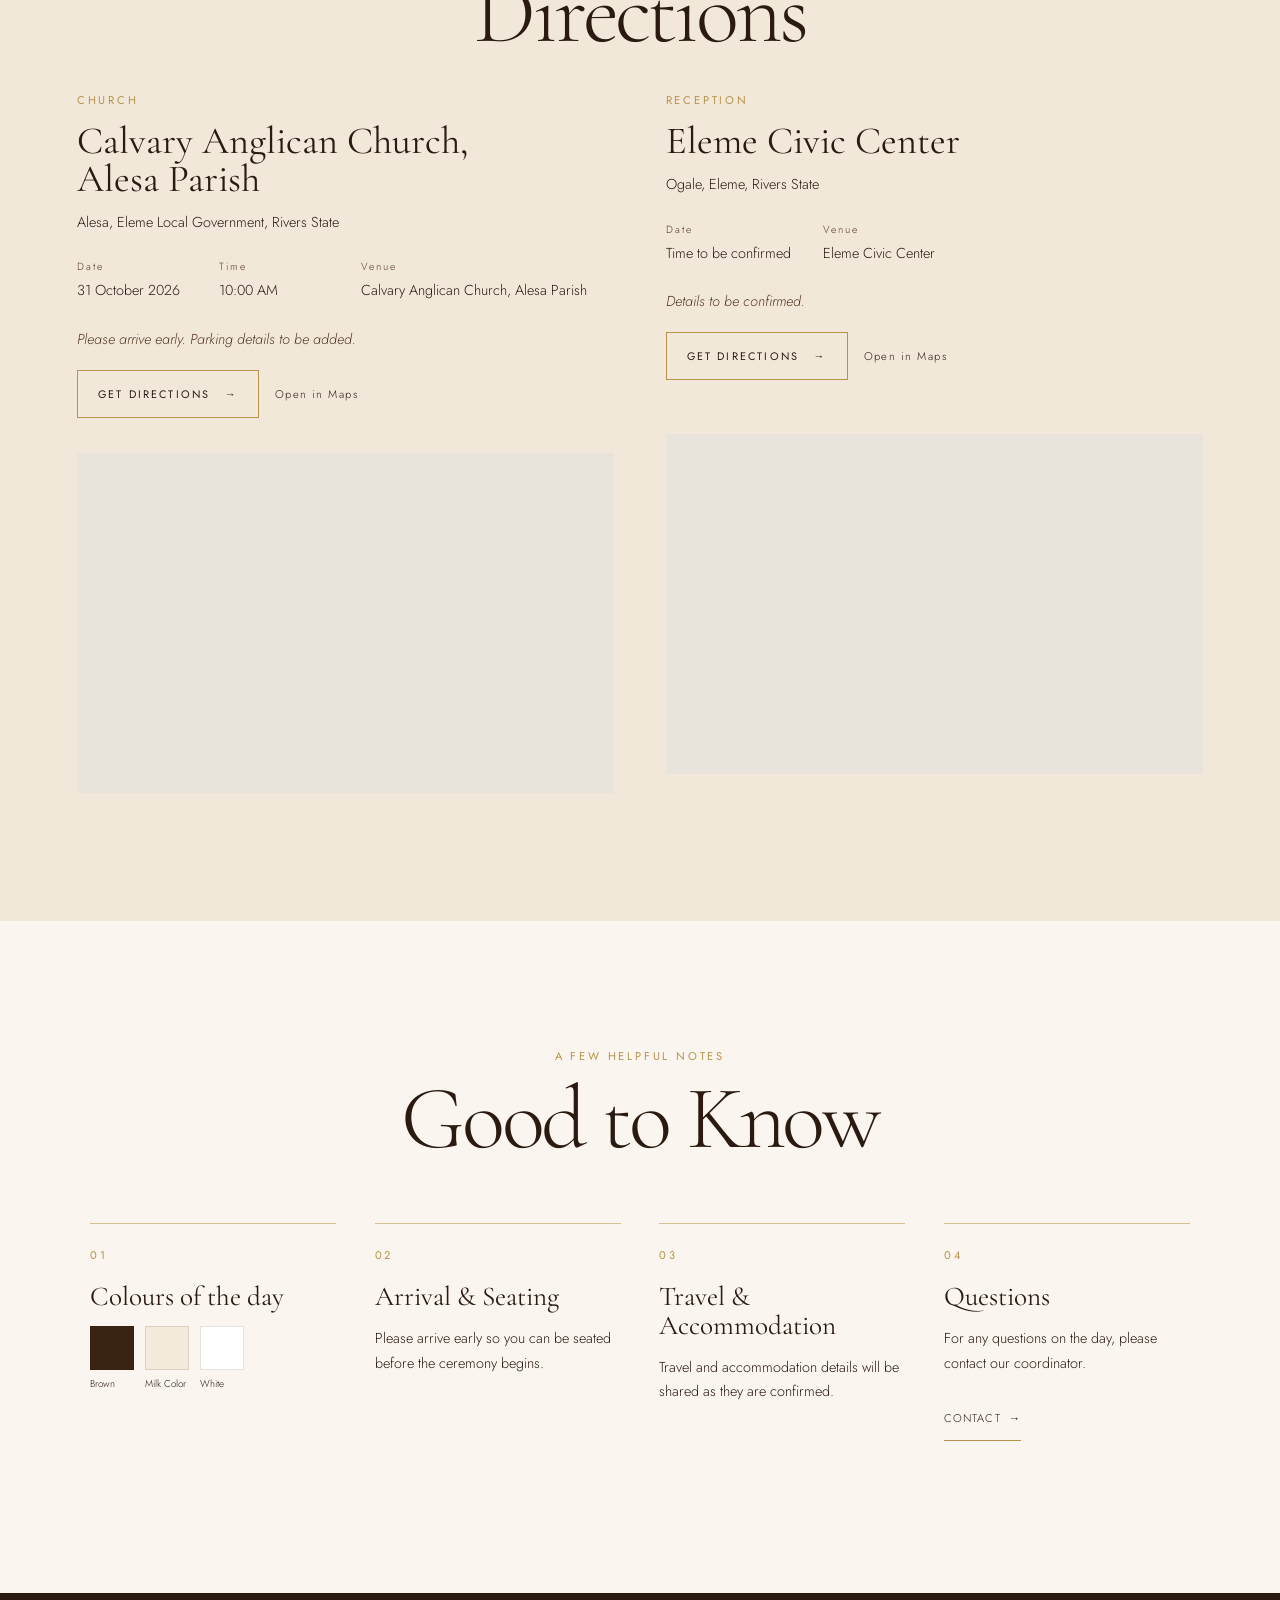
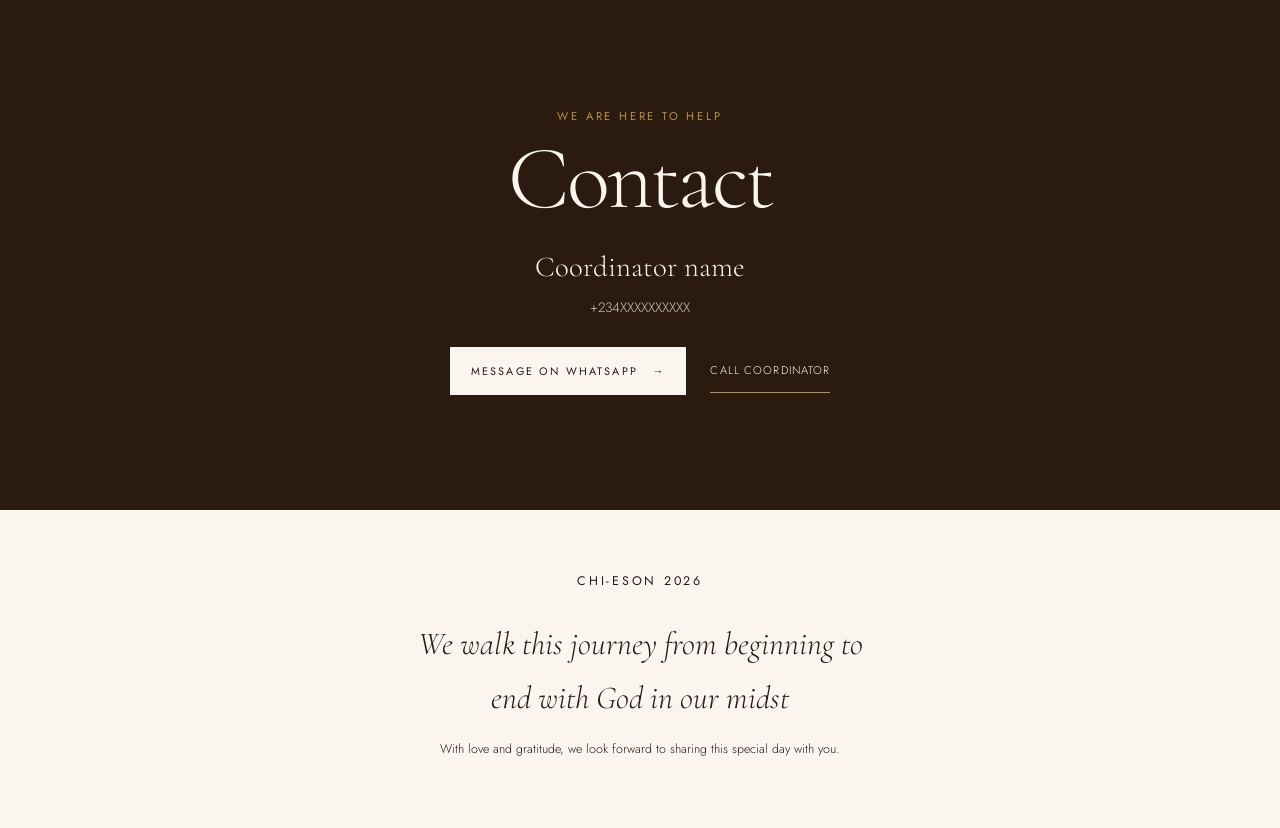
==== commit 729d3c22: "Redesign wedding site visual experience Co-authored-by: Copilot <223556219+Copilot@users.noreply.git" ====
--- a/index.html
+++ b/index.html
@@ -8,13 +8,13 @@
   <meta property="og:description" content="Together with their families, Precious and Aaron invite you to celebrate.">
   <meta property="og:image" content="images/pre-wedding/full/pre-04.jpg">
   <meta property="og:type" content="website">
-  <meta name="theme-color" content="#F5EBDD">
+  <meta name="theme-color" content="#FAF6EF">
   <title>Precious &amp; Aaron | CHI-ESON 2026</title>
   <link rel="icon" href="data:image/svg+xml,%3Csvg xmlns='http://www.w3.org/2000/svg' viewBox='0 0 64 64'%3E%3Crect width='64' height='64' fill='%233B2314'/%3E%3Ctext x='32' y='41' text-anchor='middle' font-family='serif' font-size='22' fill='%23F5EBDD'%3EC%26amp%3BE%3C/text%3E%3C/svg%3E">
   <link rel="preconnect" href="https://fonts.googleapis.com">
   <link rel="preconnect" href="https://fonts.gstatic.com" crossorigin>
-  <link href="https://fonts.googleapis.com/css2?family=Cormorant+Garamond:wght@400;500;600&family=Jost:wght@300;400;500;600&display=swap" rel="stylesheet">
-  <link rel="stylesheet" href="styles.css?v=2">
+  <link href="https://fonts.googleapis.com/css2?family=Cormorant+Garamond:ital,wght@0,300;0,400;1,300;1,400&family=Jost:wght@300;400&display=swap" rel="stylesheet">
+  <link rel="stylesheet" href="styles.css?v=3">
   <script src="data.js" defer></script>
   <script src="script.js" defer></script>
 </head>
--- a/styles.css
+++ b/styles.css
@@ -1,10 +1,12 @@
 :root {
   color-scheme: light;
-  --cream: #F5EBDD;
-  --card: #FBF7F0;
-  --brown: #3B2314;
+  --ivory: #FAF6EF;
+  --cream: #F1E8DA;
+  --chocolate: #2B1A10;
+  --brown: #5A3A24;
   --gold: #B8924A;
-  --white: #FFFFFF;
+  --card: var(--ivory);
+  --white: var(--ivory);
   --body-font: "Jost", sans-serif;
   --display-font: "Cormorant Garamond", Georgia, serif;
   --header-height: 82px;
@@ -308,3 +310,251 @@
   .subpage-main:not(.program-page), .hero, .program-section { display: none !important; }
   body:not([data-page="program"]) #site main { display: none !important; }
 }
+
+body { background: var(--ivory); color: var(--chocolate); font-size: 16px; line-height: 1.7; }
+html { scroll-padding-top: var(--header-height); }
+.site-header { box-shadow: none; transition: none; }
+.site-header.is-scrolled, .site-header.is-subpage { background: rgba(250,246,239,.96); color: var(--chocolate); box-shadow: 0 1px 0 rgba(184,146,74,.35); }
+.site-nav { max-width: 1540px; }
+.nav-side { gap: clamp(.8rem, 2vw, 2rem); }
+.nav-side a { font-size: .68rem; letter-spacing: .2em; }
+.monogram { font-weight: 400; letter-spacing: .22em; }
+.hero { min-height: 760px; max-height: 1100px; background: var(--chocolate); }
+.hero::before { background: linear-gradient(180deg, rgba(43,26,16,.22) 0%, rgba(43,26,16,.34) 38%, rgba(43,26,16,.78) 100%); }
+.hero-media { position: absolute; inset: 0; width: 100%; height: 100%; }
+.hero-photo { object-position: 52% 43%; animation: ken-burns 24s ease-in-out infinite alternate; will-change: transform; }
+.hero-content { width: min(760px, 56vw); margin-right: auto; margin-left: 5vw; text-align: left; transform: translateY(5vh); }
+.hero-content .countdown-units { justify-content: flex-start; }
+.hero-content .hero-actions { justify-content: flex-start; }
+.hero .hero-name { color: var(--ivory); font-style: normal; }
+.hero .eyebrow, .eyebrow { font-size: .7rem; font-weight: 400; letter-spacing: .25em; }
+.hero h1 { margin: .7rem 0 1rem; font-size: clamp(56px, 12vw, 180px); line-height: .78; letter-spacing: -.055em; font-weight: 300; }
+.hero-name { display: block; opacity: 0; animation: name-reveal 900ms cubic-bezier(.2,.7,.2,1) both; }
+.hero-name:nth-child(1) { animation-delay: .12s; }
+.hero-name:nth-child(2) { animation-delay: .24s; }
+.hero-name:nth-child(3) { animation-delay: .36s; }
+.hero-ampersand { margin: .18em 0; font-size: .48em; line-height: .7; }
+.hero-ampersand i { color: var(--gold); font-weight: 300; }
+.hero-intro { max-width: 42ch; margin: 1.4rem auto .65rem; font-size: 1rem; letter-spacing: .03em; }
+.hero-date { margin-bottom: .35rem; font-size: .72rem; letter-spacing: .19em; }
+.hero-date span { font-size: .68rem; }
+#hero-countdown { animation: soft-fade .7s ease 1.35s both; }
+.countdown-status { color: var(--ivory); }
+.countdown-units { gap: clamp(1.2rem, 4vw, 3rem); margin: .35rem auto .8rem; }
+.countdown-units strong { font-size: 1.8rem; font-weight: 300; }
+.countdown-units span { font-size: .59rem; letter-spacing: .2em; }
+.countdown-units strong.is-rolling { animation: digit-roll 280ms ease both; }
+.hero-actions { margin-top: .8rem; gap: 1.2rem; }
+.button { position: relative; z-index: 0; min-height: 48px; padding: .8rem 1.25rem; overflow: hidden; border: 1px solid currentColor; border-radius: 0; background: transparent; color: var(--chocolate); font-size: .68rem; font-weight: 400; letter-spacing: .2em; transition: none; }
+.button::before { position: absolute; z-index: -1; inset: 0; background: var(--gold); content: ""; transform: scaleX(0); transform-origin: left; transition: transform .35s ease; }
+.button::after { position: absolute; right: 0; bottom: 0; left: 0; height: 1px; background: var(--gold); content: ""; transform: scaleX(0); transform-origin: left; transition: transform .35s ease; }
+.button:hover::before { transform: scaleX(1); }
+.button:hover::after { transform: scaleX(1); }
+.button-primary { border-color: var(--ivory); background: var(--ivory); color: var(--chocolate); }
+.button-primary::before { background: var(--gold); }
+.button-primary:hover { border-color: var(--gold); background: var(--ivory); color: var(--chocolate); }
+.button-large { min-height: 56px; padding-inline: 1.6rem; }
+.button-outline { border-color: var(--gold); background: transparent; color: var(--chocolate); }
+.button-outline:hover { background: transparent; color: var(--chocolate); }
+.button-light-outline { border: 0; color: var(--ivory); letter-spacing: .15em; }
+.button-light-outline::before { height: 1px; top: auto; background: var(--gold); transform: scaleX(0); transform-origin: left; }
+.button-light-outline:hover { background: transparent; color: var(--ivory); }
+.section { padding: clamp(5.5rem, 10vw, 9.5rem) max(6vw, calc((100vw - 1200px) / 2)); }
+.section-heading { max-width: 62ch; margin-bottom: clamp(2.5rem, 5vw, 4.5rem); }
+.section-heading .eyebrow { color: var(--gold); }
+.section-heading h2, .contact-section h2 { font-size: clamp(3.2rem, 7vw, 6rem); font-weight: 300; line-height: .9; letter-spacing: -.035em; }
+.ornament, .footer-ornament { display: none; }
+.journey-section, .program-section, .details-section, .know-section, .full-gallery-section { background: var(--ivory); }
+.journey-track { position: relative; display: grid; grid-template-columns: repeat(3, minmax(0, 1fr)); gap: clamp(1.5rem, 4vw, 4rem); max-width: 1160px; margin: 0 auto; padding-top: 2.4rem; }
+.journey-line { position: absolute; top: 0; left: 16.66%; width: 66.66%; height: 1px; background: var(--gold); transform: scaleX(0); transform-origin: left; transition: transform 1.2s ease; }
+.journey-track.is-visible .journey-line { transform: scaleX(1); }
+.journey-chapter { position: relative; min-width: 0; }
+.journey-dot { position: absolute; z-index: 1; top: -2.72rem; left: 50%; width: 9px; height: 9px; border: 1px solid var(--gold); border-radius: 50%; background: var(--ivory); transform: translateX(-50%); transition: transform .35s ease; }
+.journey-chapter.is-visible .journey-dot { background: var(--gold); transform: translateX(-50%) scale(1.35); }
+.journey-photo { width: 100%; aspect-ratio: 4 / 5; margin: 0 0 1.6rem; }
+.photo-reveal { position: relative; overflow: hidden; clip-path: inset(0 0 100% 0); transition: clip-path 1.2s cubic-bezier(.7,0,.2,1); }
+.photo-reveal.is-visible { clip-path: inset(0); }
+.photo-reveal img { width: 100%; height: 100%; object-fit: cover; transform: scale(1.15); transition: transform 1.2s cubic-bezier(.2,.7,.2,1); }
+.photo-reveal.is-visible img { transform: scale(1); }
+.journey-chapter:nth-of-type(2) .photo-reveal img { filter: sepia(1) saturate(.72); transition: transform 1.2s cubic-bezier(.2,.7,.2,1), filter 1.2s ease; }
+.journey-chapter:nth-of-type(2).is-visible .photo-reveal img { filter: sepia(0) saturate(1); }
+.arch-reveal { clip-path: inset(100% 0 0 0); }
+.arch-reveal.is-visible { clip-path: inset(0); }
+.journey-copy .eyebrow { margin-bottom: .75rem; }
+.journey-copy h3 { margin-bottom: .8rem; font-size: clamp(1.8rem, 2.7vw, 2.55rem); line-height: .98; }
+.journey-copy > p:not(.eyebrow) { max-width: 34ch; font-size: .92rem; }
+.dark-section { background: var(--chocolate); color: var(--ivory); }
+.dark-section .section-heading h2, .dark-section h3 { color: var(--ivory); }
+.dark-section .section-heading .eyebrow, .dark-section .eyebrow { color: var(--gold); }
+.story-layout { max-width: 1200px; grid-template-columns: .75fr 1.25fr; gap: clamp(2.5rem, 9vw, 9rem); }
+.story-copy { max-width: 44ch; font-size: 1rem; }
+.story-copy p:first-child { margin-bottom: 1.6rem; }
+.story-names { color: var(--gold); font-size: 1.3rem; }
+.story-photos { width: 100%; min-height: 0; aspect-ratio: 5 / 4; margin: 0; padding: 0; }
+.story-photos img { height: 100%; object-position: center 42%; }
+.parallax-photo { transform: translate3d(0,var(--parallax-y,0px),0); will-change: transform; }
+.program-tabs, .gallery-tabs { gap: 1.2rem; margin-bottom: 2.5rem; }
+.program-tabs button, .gallery-tabs button { min-height: 44px; padding: .75rem .45rem; border-bottom: 1px solid transparent; color: var(--chocolate); font-size: .67rem; font-weight: 400; letter-spacing: .2em; }
+.program-tabs button[aria-selected="true"], .gallery-tabs button[aria-selected="true"] { border-color: var(--gold); color: var(--chocolate); }
+.program-layout { max-width: 1100px; gap: clamp(2rem, 8vw, 8rem); }
+.program-list { border: 0; }
+.program-item { border-bottom: 1px solid rgba(184,146,74,.48); }
+.program-trigger { min-height: 72px; grid-template-columns: 2.6rem 1fr 1.2rem; font-size: .95rem; }
+.program-trigger[aria-expanded="true"] .accordion-icon { transform: rotate(45deg); }
+.program-panel { padding-bottom: 1.2rem; font-size: .9rem; }
+.program-time { color: var(--brown); letter-spacing: .17em; }
+.program-photo img { height: 400px; border-radius: 48% 48% 0 0; }
+.print-button, .gallery-full-link { margin-top: 2.5rem; }
+.gallery-section { background: var(--chocolate); color: var(--ivory); }
+.gallery-section .section-heading h2, .gallery-section .section-heading p { color: var(--ivory); }
+.gallery-section .gallery-tabs button { color: var(--ivory); }
+.gallery-section .gallery-tabs button[aria-selected="true"] { color: var(--ivory); }
+.gallery-grid { columns: 3 220px; column-gap: 14px; }
+.gallery-item { margin-bottom: 14px; background: transparent; transition-delay: calc(var(--gallery-order,0) * 70ms); }
+.gallery-item img { filter: saturate(.6) sepia(.15); transition: transform .55s ease, filter .55s ease; }
+.gallery-item.is-visible img, .gallery-item:hover img, .gallery-item:focus-visible img { filter: saturate(1) sepia(0); }
+.gallery-item:hover img { transform: scale(1.025); }
+.dark-section .button-outline, .gallery-section .button-outline { border-color: var(--gold); color: var(--ivory); }
+.dark-section .button-outline:hover, .gallery-section .button-outline:hover { color: var(--ivory); }
+.gallery-empty { color: var(--ivory); }
+.details-section { background: var(--cream); }
+.direction-heading { margin-top: clamp(4rem, 8vw, 7rem); }
+.direction-heading .section-heading { margin-bottom: 2.5rem; }
+.maps-grid { max-width: 1180px; gap: clamp(1.5rem, 4vw, 3.5rem); }
+.map-card { display: grid; grid-template-columns: 1fr; background: transparent; }
+.map-card > div { padding: 0 0 1.5rem; }
+.map-card h3 { max-width: 23ch; margin-bottom: .7rem; font-size: clamp(1.8rem, 3vw, 2.65rem); line-height: .98; }
+.map-card > div > p:not(.eyebrow) { max-width: 50ch; font-size: .9rem; }
+.map-details { display: flex; flex-wrap: wrap; gap: .75rem 2rem; margin: 1.5rem 0; }
+.map-details div { min-width: 110px; }
+.map-details dt, .event-card dt { color: var(--brown); font-size: .65rem; letter-spacing: .2em; }
+.map-details dd { margin: .15rem 0 0; font-size: .9rem; }
+.map-card .map-notes { color: var(--brown); }
+.map-card iframe { height: clamp(240px, 28vw, 340px); filter: grayscale(.85) sepia(.12); }
+.map-card .button { margin-top: .5rem; }
+.map-fallback { min-height: 44px; margin: .6rem 0 0 1rem; font-size: .7rem; letter-spacing: .13em; }
+.text-link { min-height: 44px; padding-block: .45rem; }
+.know-section { background: var(--ivory); }
+.know-grid { grid-template-columns: repeat(4, minmax(0, 1fr)); gap: clamp(1.3rem, 3vw, 2.5rem); }
+.know-card { min-height: 0; padding: 1.5rem 0; border: 0; border-top: 1px solid rgba(184,146,74,.55); background: transparent; }
+.know-card .eyebrow { color: var(--gold); }
+.know-card h3 { margin-bottom: .9rem; font-size: 1.7rem; }
+.know-card > p:not(.eyebrow) { font-size: .9rem; }
+.swatches span { width: 44px; height: 44px; border: 1px solid rgba(43,26,16,.12); }
+.swatches small { font-size: .62rem; }
+.contact-section { padding: clamp(5rem, 9vw, 8rem) 1.5rem; background: var(--chocolate); color: var(--ivory); }
+.contact-content { max-width: 62ch; margin: auto; }
+.contact-section h2 { margin-bottom: 1.5rem; }
+.contact-name { font-size: 1.8rem; }
+.contact-actions .button-primary { border-color: var(--ivory); background: var(--ivory); color: var(--chocolate); }
+.contact-actions .text-link { min-height: 44px; color: var(--ivory); }
+.site-footer { padding: 3.5rem 1.5rem; background: var(--ivory); color: var(--chocolate); }
+.site-footer .toast { max-width: 32ch; margin: 1.5rem auto .8rem; font-size: clamp(1.5rem, 3vw, 2rem); }
+.fade-up { opacity: 0; transform: translateY(18px); transition: opacity .7s ease, transform .7s ease; }
+.fade-up.is-visible { opacity: 1; transform: translateY(0); }
+.lightbox { opacity: 0; transition: opacity .25s ease; background: rgba(43,26,16,.97); }
+.lightbox.is-open { opacity: 1; }
+.lightbox figure img { transition: transform .45s cubic-bezier(.2,.7,.2,1); }
+.lightbox button { min-width: 44px; min-height: 44px; }
+.program-page, .full-gallery-section { background: var(--ivory); }
+.full-program-section { padding-top: 4rem; }
+.program-sticky-tabs { background: rgba(250,246,239,.96); border-top: 1px solid rgba(184,146,74,.28); border-bottom: 1px solid rgba(184,146,74,.45); }
+.timeline-item::before { background: rgba(184,146,74,.65); }
+.timeline-content { border: 0; border-top: 1px solid rgba(184,146,74,.45); background: transparent; }
+.timeline-content h3 { font-size: 2rem; }
+.timeline-group { color: var(--brown); }
+.scroll-progress { height: 2px; }
+
+@keyframes ken-burns { from { transform: scale(1.04); } to { transform: scale(1.12); } }
+@keyframes name-reveal { from { opacity: 0; transform: translateY(28px); } to { opacity: 1; transform: translateY(0); } }
+@keyframes soft-fade { from { opacity: 0; } to { opacity: 1; } }
+@keyframes digit-roll { from { opacity: .25; transform: translateY(-5px); } to { opacity: 1; transform: translateY(0); } }
+
+@media (min-width: 1100px) {
+  .maps-grid { grid-template-columns: repeat(2, minmax(0, 1fr)); }
+}
+@media (max-width: 820px) {
+  .story-layout { grid-template-columns: .8fr 1.2fr; }
+  .know-grid { grid-template-columns: repeat(2, minmax(0, 1fr)); }
+}
+@media (max-width: 600px) {
+  .site-header { color: var(--ivory); }
+  .site-header.is-scrolled, .site-header.is-subpage, .site-header.menu-open { color: var(--chocolate); }
+  .menu-toggle { min-width: 44px; min-height: 44px; top: 10px; }
+  .nav-side { background: var(--ivory); }
+  .nav-side a { min-height: 44px; }
+  .hero { min-height: 760px; height: 100svh; padding: 5.5rem 1.1rem 4rem; }
+  .hero-photo { object-position: 52% 35%; }
+  .hero h1 { font-size: clamp(56px, 17vw, 82px); line-height: .78; }
+  .hero-content { width: min(100%, 940px); margin: 0; text-align: center; transform: translateY(18vh); }
+  .hero-content .countdown-units, .hero-content .hero-actions { justify-content: center; }
+  .hero-intro { max-width: 31ch; font-size: .95rem; }
+  .hero-date { font-size: .7rem; }
+  .hero-actions { flex-direction: column; gap: .45rem; }
+  .button-large { width: min(100%, 340px); }
+  .section { padding: 5.5rem 1.25rem; }
+  .section-heading { margin-bottom: 2.7rem; }
+  .section-heading h2, .contact-section h2 { font-size: clamp(3rem, 13vw, 4.4rem); }
+  .journey-track { grid-template-columns: 1fr; gap: 3.2rem; margin-left: .4rem; padding: 0 0 0 2rem; }
+  .journey-line { top: 0; bottom: 0; left: 5px; width: 1px; height: auto; transform: scaleY(0); transform-origin: top; }
+  .journey-track.is-visible .journey-line { transform: scaleY(1); }
+  .journey-chapter { display: grid; grid-template-columns: minmax(100px, .75fr) 1.25fr; gap: 1rem; align-items: center; }
+  .journey-dot { top: 1.5rem; left: -2rem; }
+  .journey-photo { aspect-ratio: 3 / 4; margin: 0; }
+  .journey-copy h3 { font-size: 1.75rem; }
+  .journey-copy > p:not(.eyebrow) { font-size: .83rem; }
+  .journey-copy .eyebrow { font-size: .6rem; letter-spacing: .16em; }
+  .journey-copy .text-link { min-height: 44px; }
+  .story-layout { grid-template-columns: 1fr; gap: 1.8rem; }
+  .story-copy { max-width: 55ch; font-size: .96rem; }
+  .story-photos { aspect-ratio: 4 / 3; }
+  .program-layout { grid-template-columns: 1fr; gap: 2rem; }
+  .program-tabs, .gallery-tabs { gap: .35rem; }
+  .program-tabs button, .gallery-tabs button { padding: .65rem .45rem; font-size: .6rem; letter-spacing: .13em; }
+  .program-photo { width: min(86%, 310px); }
+  .program-photo img { height: 350px; }
+  .gallery-grid { columns: 2 130px; column-gap: 8px; }
+  .gallery-item { margin-bottom: 8px; }
+  .maps-grid { grid-template-columns: 1fr; gap: 3.5rem; }
+  .map-card iframe { height: 260px; }
+  .map-card > div { padding-bottom: 1.1rem; }
+  .map-fallback { display: inline-flex; align-items: center; margin: .6rem 0 0 .7rem; }
+  .know-grid { grid-template-columns: repeat(2, minmax(0, 1fr)); gap: 1rem 1.25rem; }
+  .know-card h3 { font-size: 1.5rem; }
+  .know-card > p:not(.eyebrow) { font-size: .83rem; }
+  .swatches { flex-wrap: wrap; gap: .55rem; }
+  .swatches span { width: 36px; height: 36px; }
+  .contact-section { padding: 5.5rem 1.25rem; }
+  .program-sticky-tabs { margin-inline: -1.25rem; padding-inline: .35rem; }
+  .program-sticky-tabs .program-tabs { gap: 0; }
+  .program-sticky-tabs .program-tabs button { padding-inline: .4rem; font-size: .56rem; letter-spacing: .06em; }
+  .timeline-item { grid-template-columns: 61px 14px minmax(0, 1fr); gap: .55rem; }
+  .timeline-item::before { left: 67px; }
+  .timeline-content { padding: .8rem 0 .8rem .8rem; }
+  .timeline-group { margin-left: 80px; }
+  .lightbox { grid-template-columns: 2.5rem minmax(0, 1fr) 2.5rem; gap: .2rem; padding: 4rem .5rem 1.5rem; }
+  .lightbox .lightbox-prev, .lightbox .lightbox-next { min-width: 44px; min-height: 44px; font-size: 1.6rem; }
+}
+@media (max-width: 380px) {
+  .hero { padding-inline: 1rem; }
+  .hero-date { letter-spacing: .12em; }
+  .section { padding-inline: 1rem; }
+  .program-sticky-tabs { margin-inline: -1rem; }
+  .journey-track { padding-left: 1.7rem; }
+  .journey-dot { left: -1.7rem; }
+  .journey-chapter { grid-template-columns: minmax(88px, .72fr) 1.28fr; gap: .8rem; }
+  .journey-copy .eyebrow { font-size: .55rem; }
+  .program-trigger { grid-template-columns: 2rem 1fr 1rem; gap: .5rem; font-size: .86rem; }
+}
+@media (prefers-reduced-motion: reduce) {
+  html { scroll-behavior: auto !important; }
+  *, *::before, *::after { animation: none !important; transition-duration: .01ms !important; }
+  .hero-name, .hero-countdown, .hero-photo { opacity: 1; transform: none; }
+  .fade-up { opacity: 0; transform: none; transition: opacity .2s ease !important; }
+  .fade-up.is-visible { opacity: 1; }
+  .photo-reveal, .photo-reveal.is-visible, .arch-reveal, .arch-reveal.is-visible { clip-path: inset(0); }
+  .photo-reveal img, .photo-reveal.is-visible img, .parallax-photo { transform: none; }
+  .journey-chapter:nth-of-type(2) .photo-reveal img { filter: none; }
+  .journey-line, .journey-track.is-visible .journey-line { transform: none; }
+  .gallery-item img { filter: none; transition: opacity .2s ease !important; }
+}
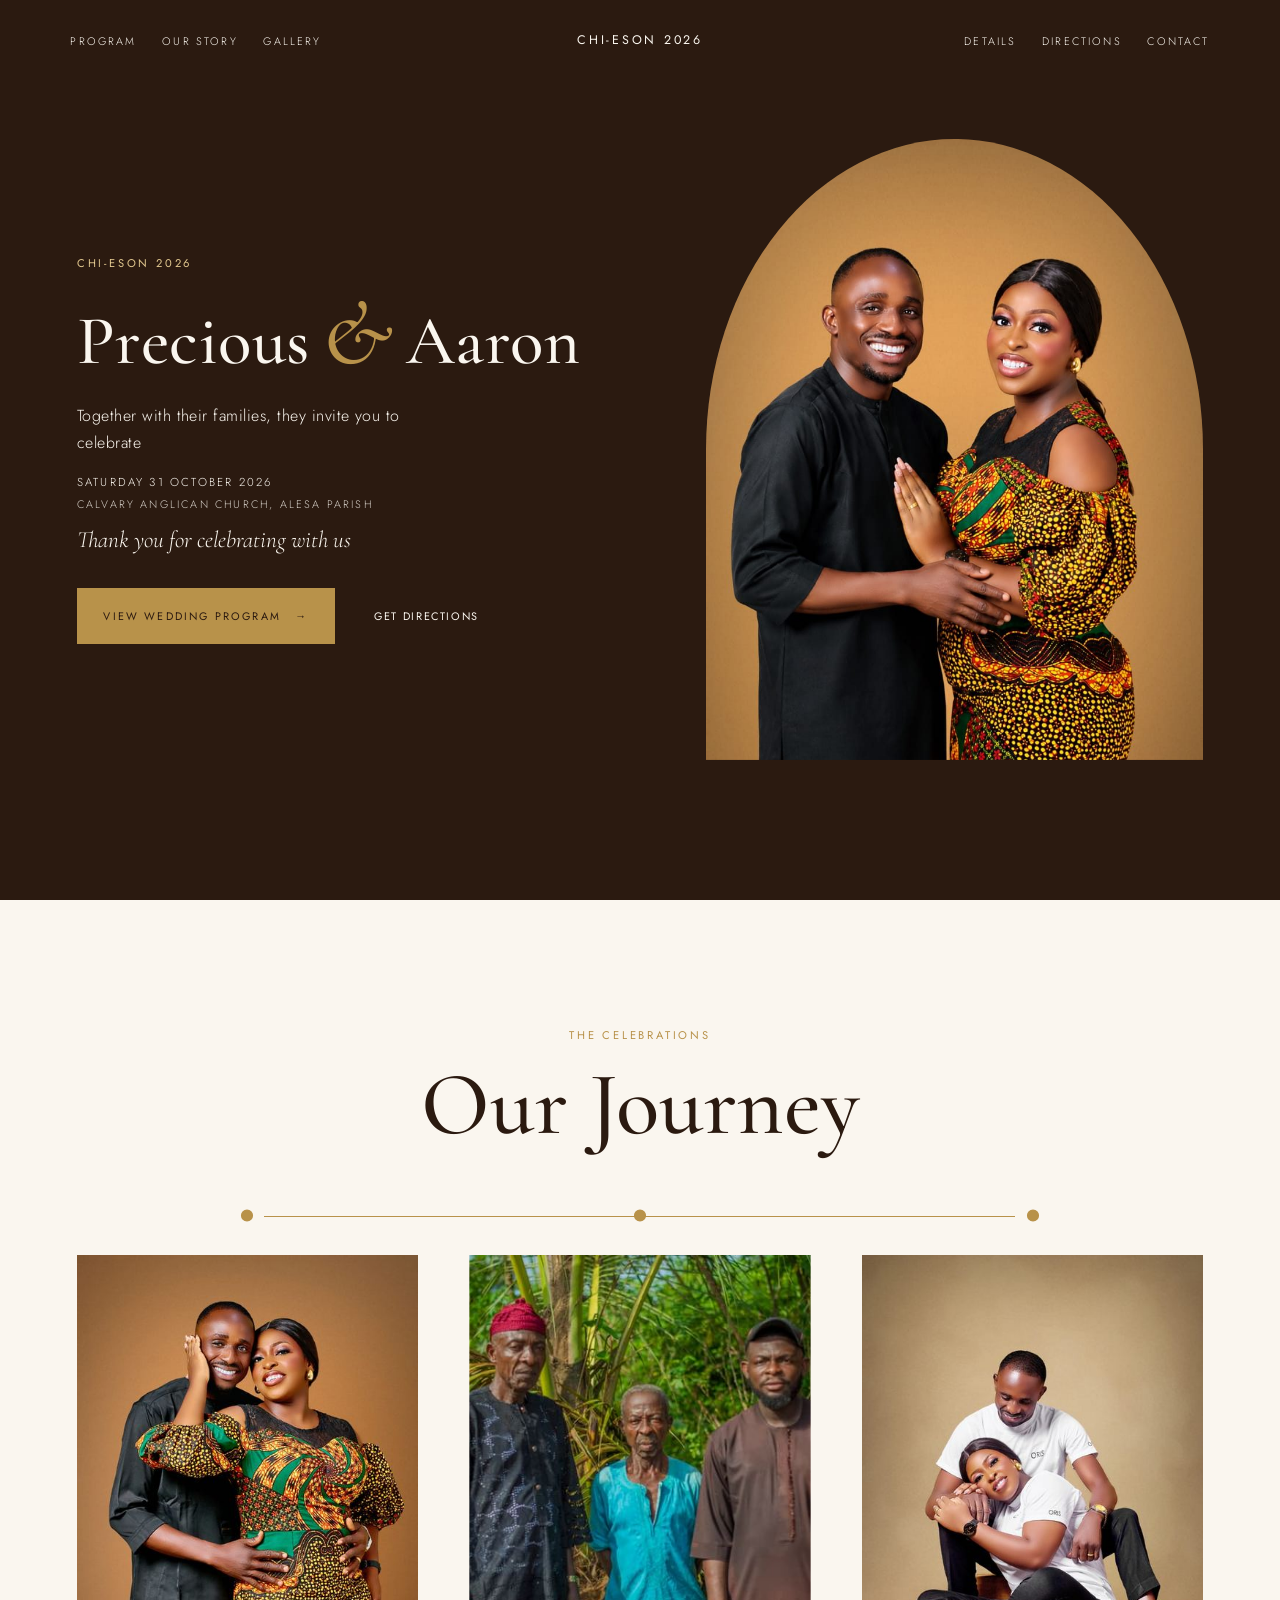
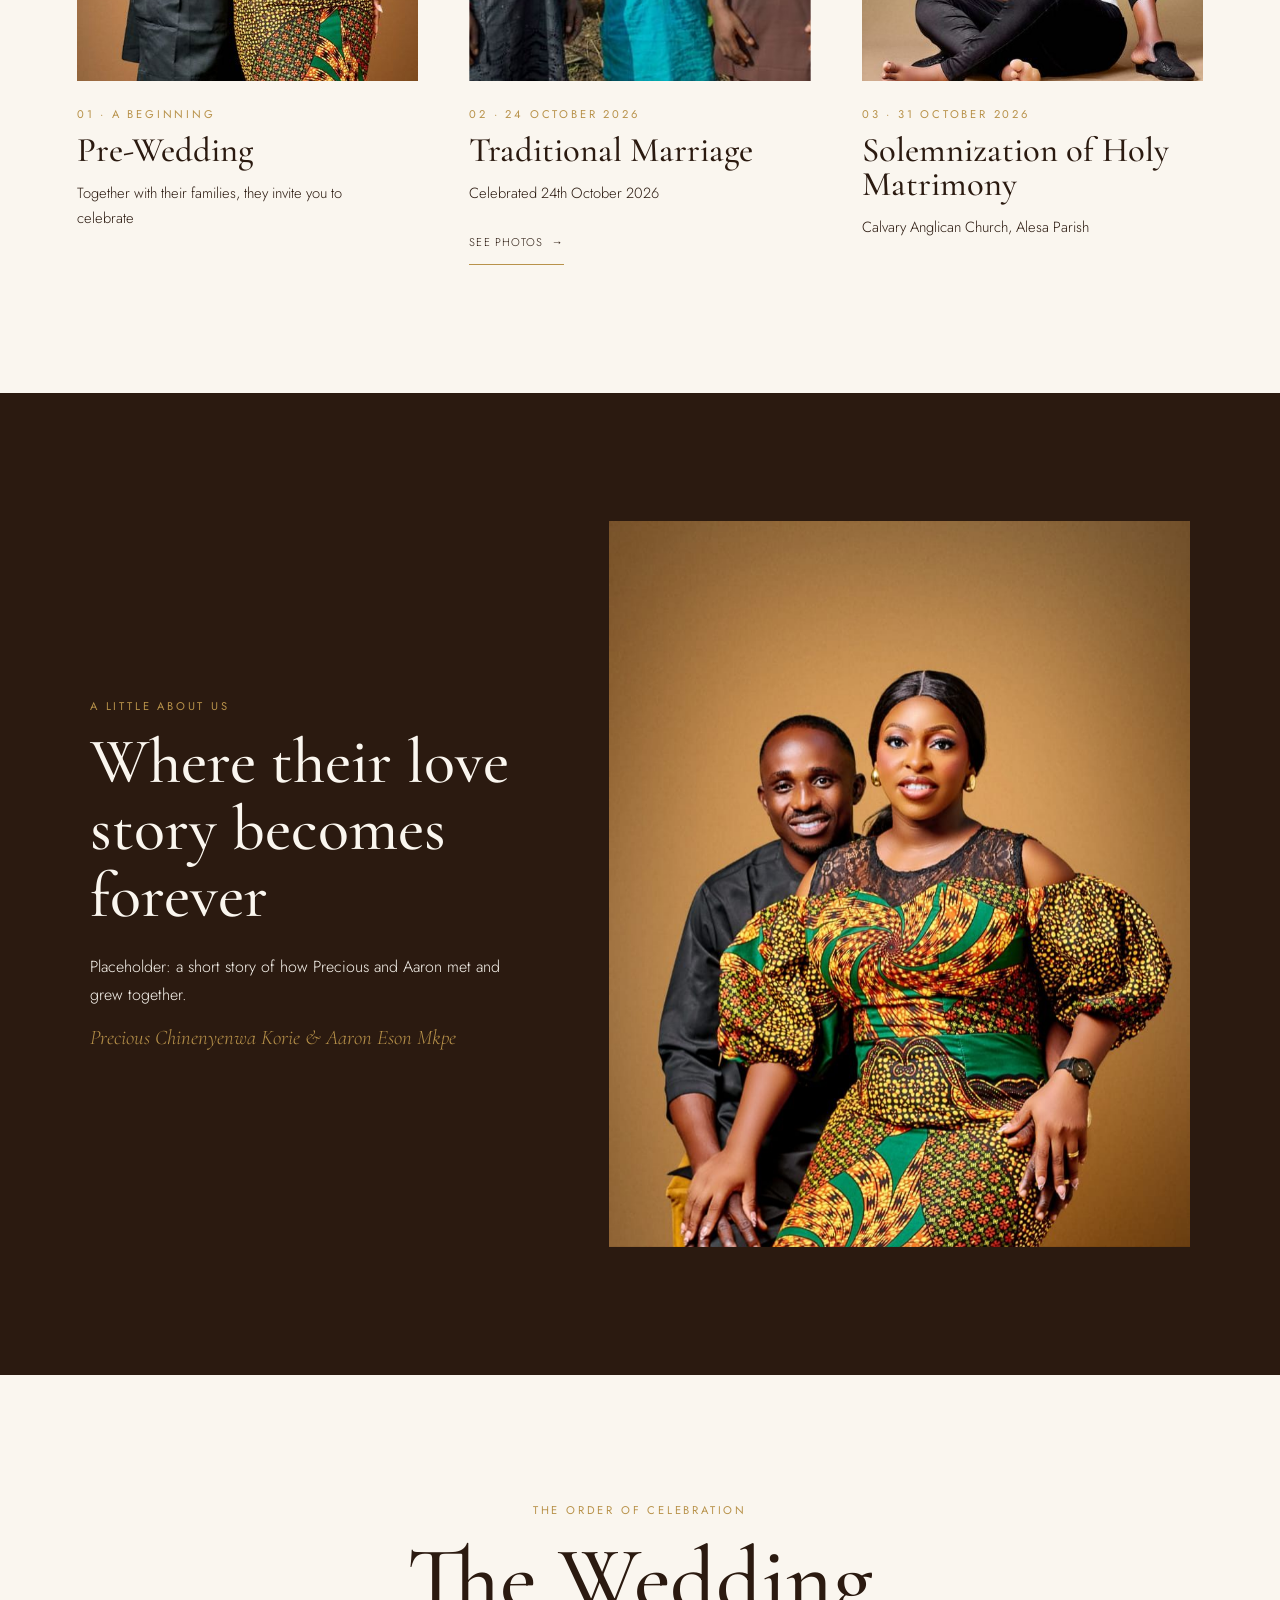
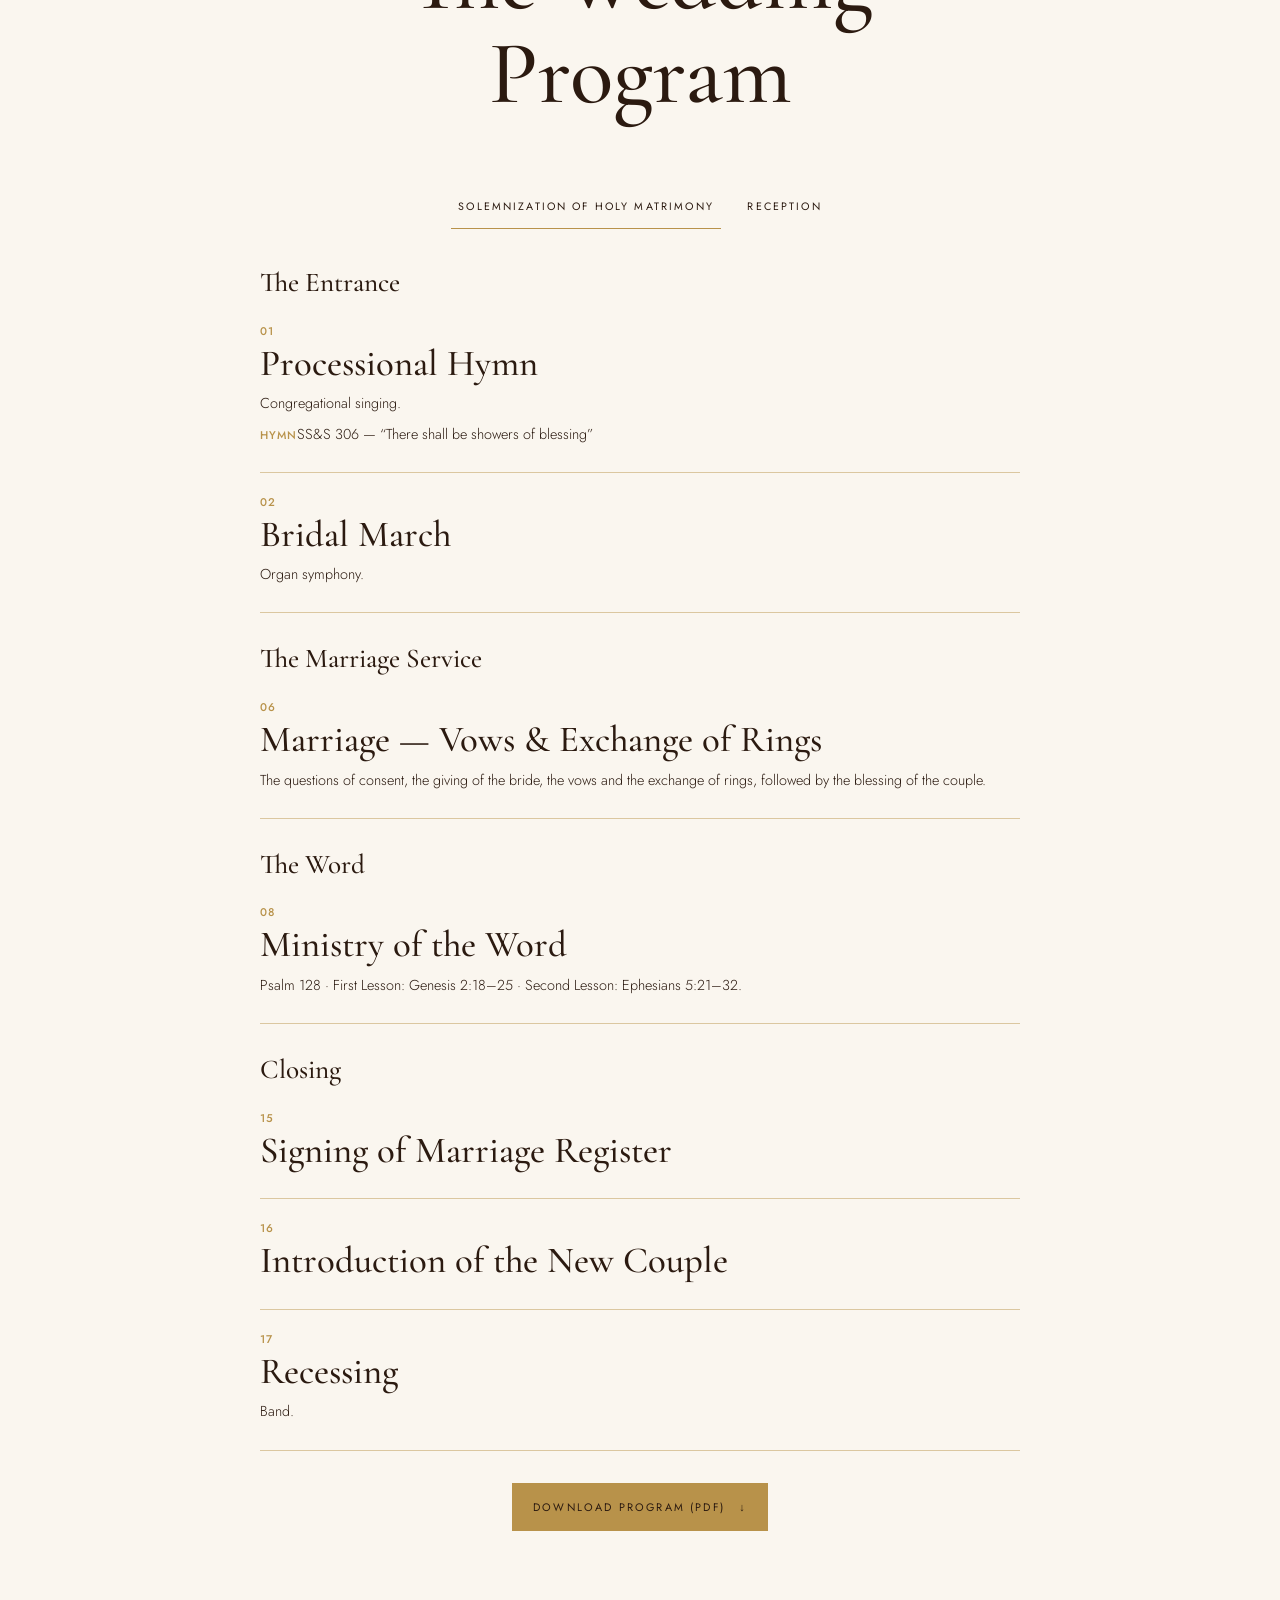
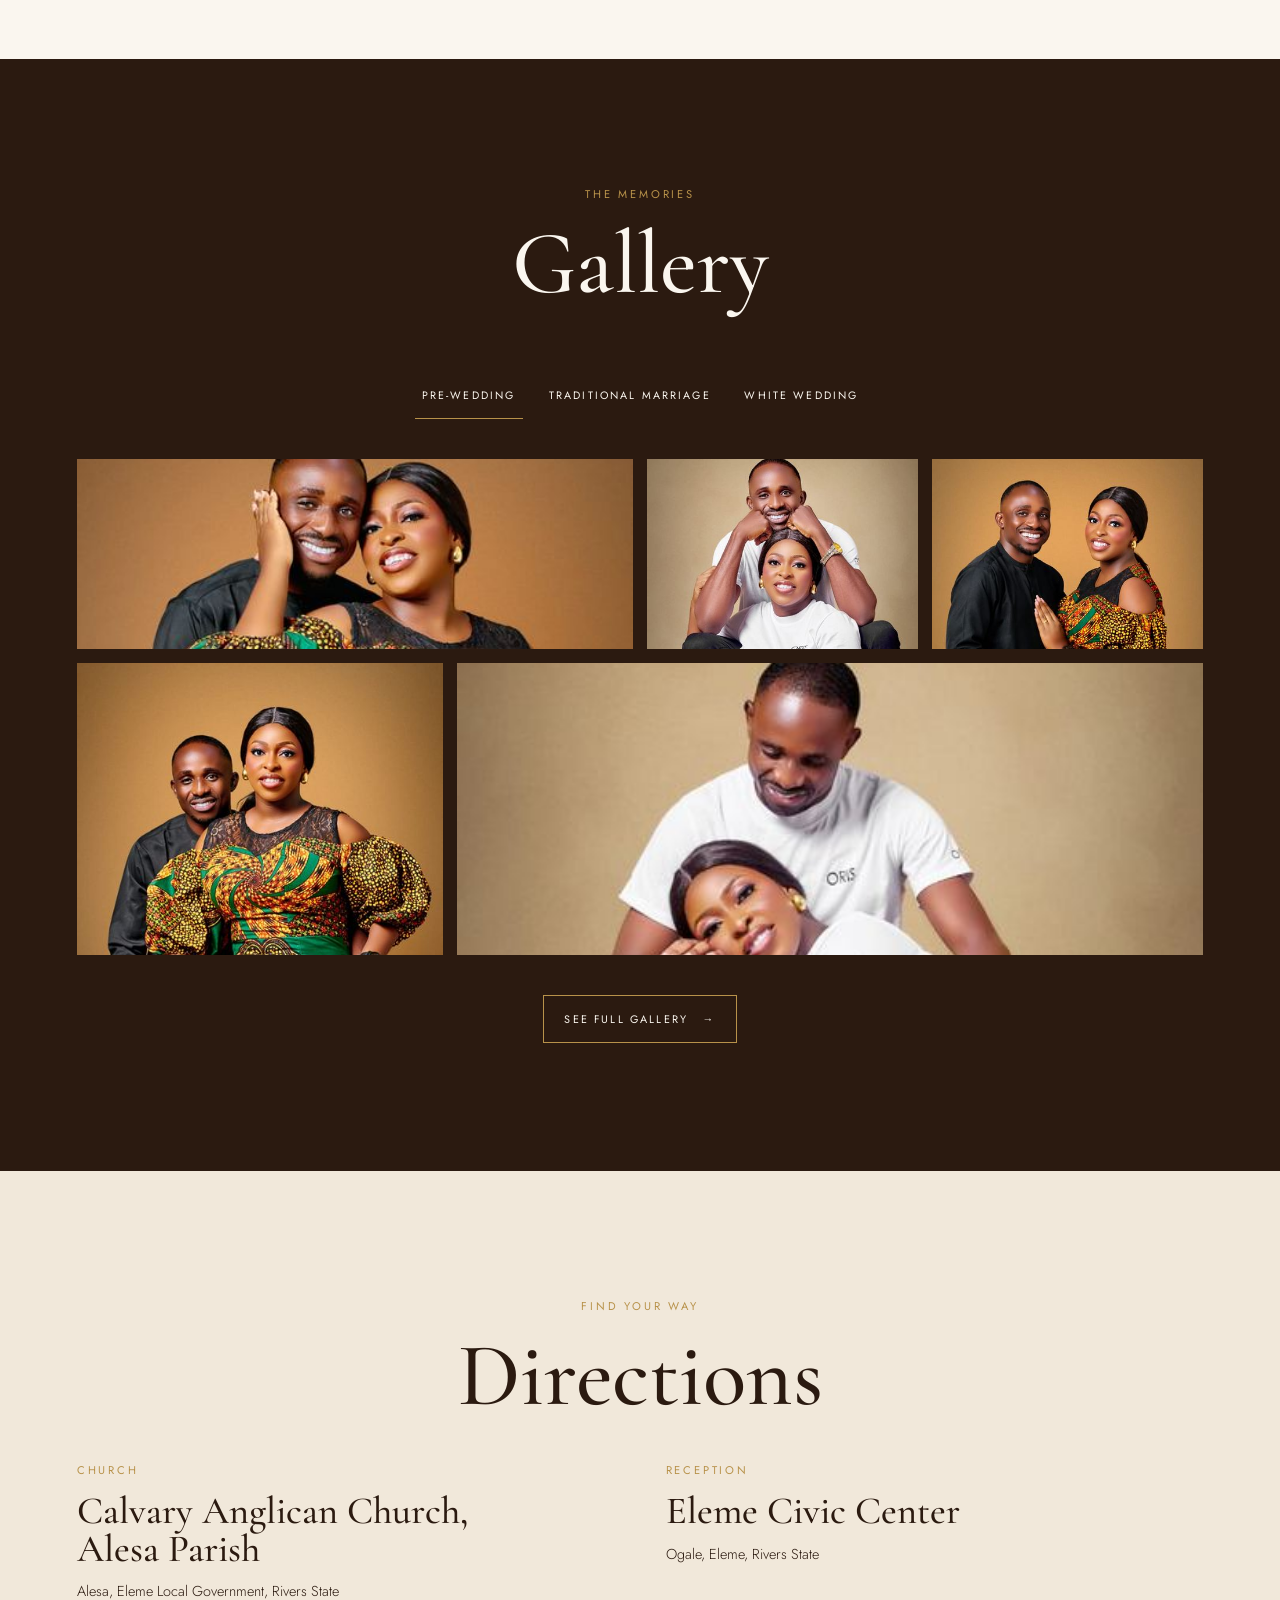
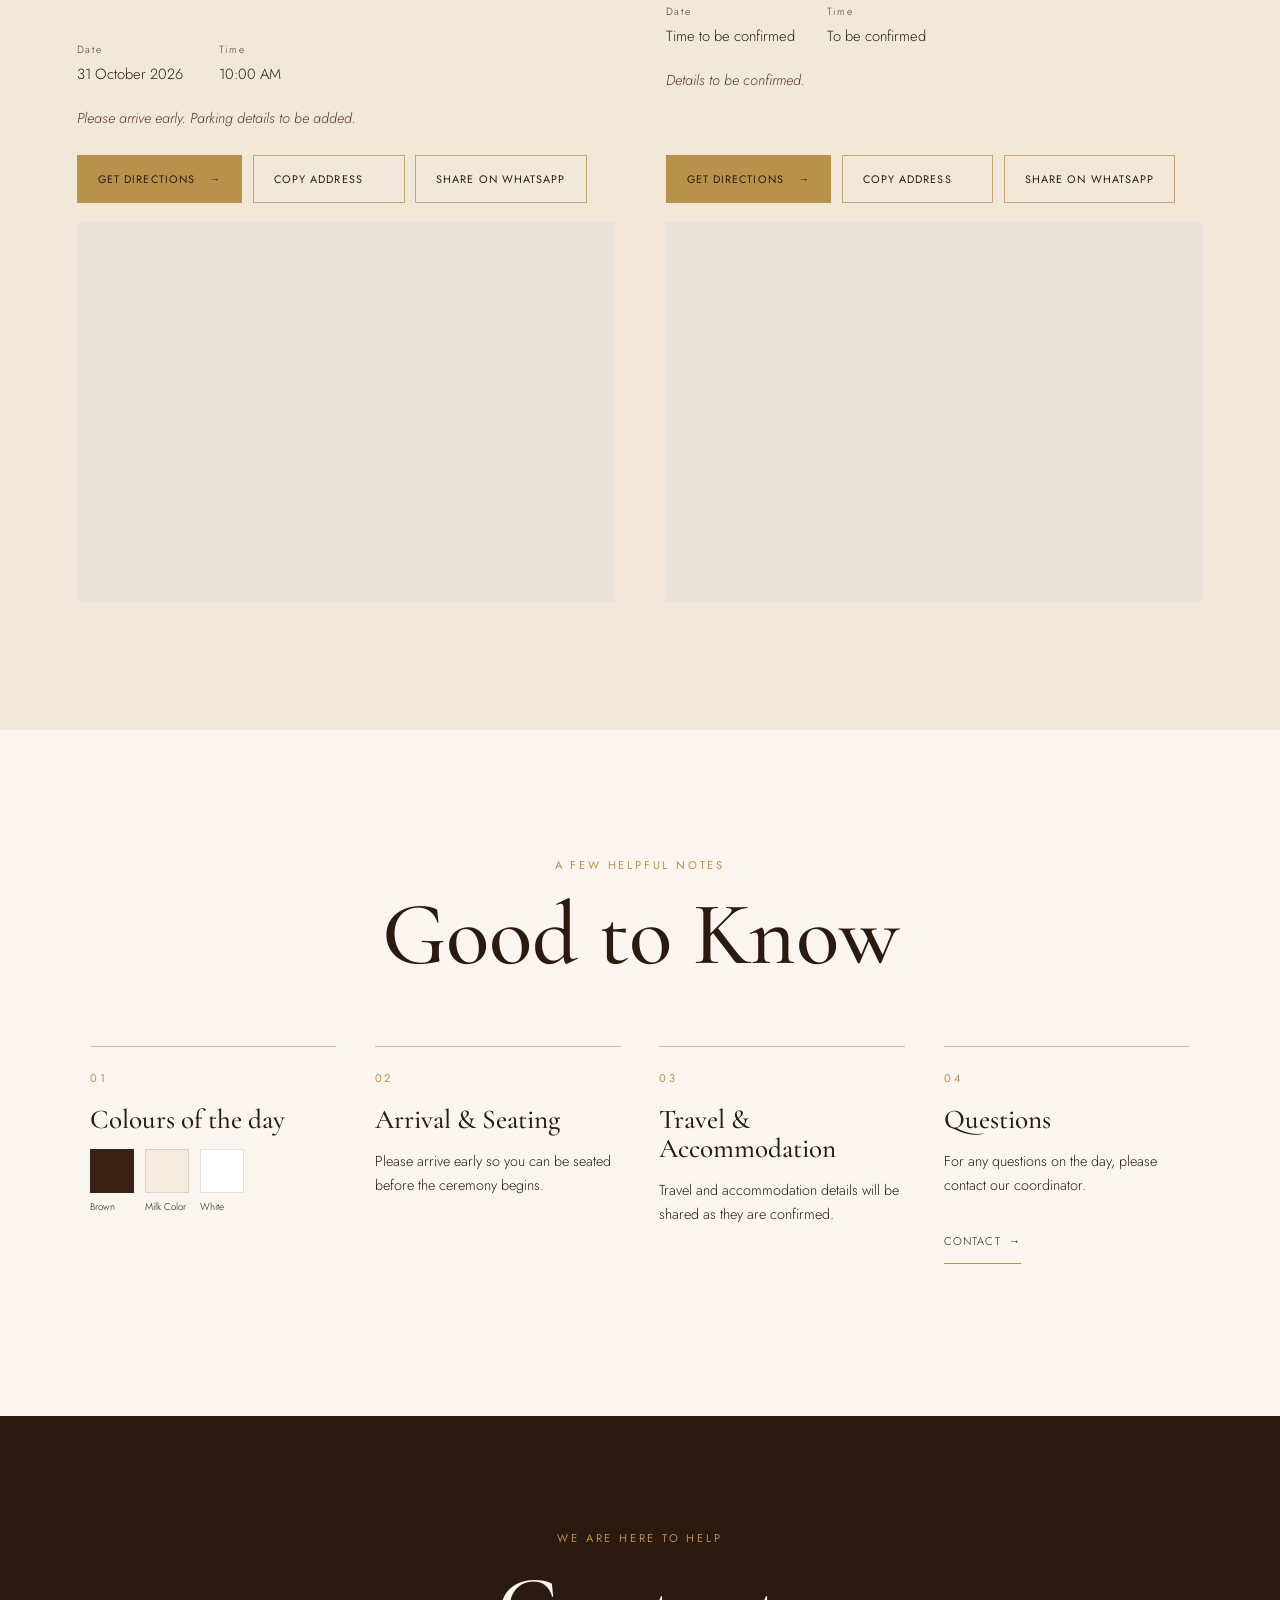
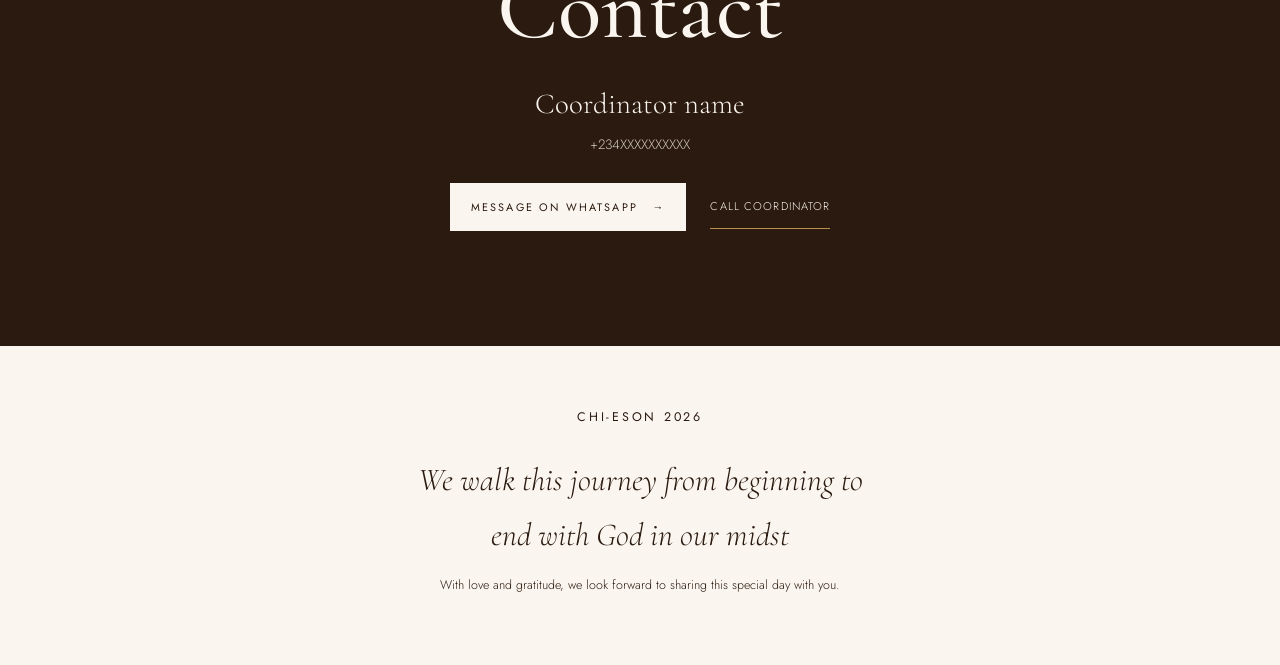
==== commit 98c51125: "Update wedding program and page layouts Co-authored-by: Copilot <223556219+Copilot@users.noreply.git" ====
--- a/index.html
+++ b/index.html
@@ -13,8 +13,8 @@
   <link rel="icon" href="data:image/svg+xml,%3Csvg xmlns='http://www.w3.org/2000/svg' viewBox='0 0 64 64'%3E%3Crect width='64' height='64' fill='%233B2314'/%3E%3Ctext x='32' y='41' text-anchor='middle' font-family='serif' font-size='22' fill='%23F5EBDD'%3EC%26amp%3BE%3C/text%3E%3C/svg%3E">
   <link rel="preconnect" href="https://fonts.googleapis.com">
   <link rel="preconnect" href="https://fonts.gstatic.com" crossorigin>
-  <link href="https://fonts.googleapis.com/css2?family=Cormorant+Garamond:ital,wght@0,300;0,400;1,300;1,400&family=Jost:wght@300;400&display=swap" rel="stylesheet">
-  <link rel="stylesheet" href="styles.css?v=3">
+  <link href="https://fonts.googleapis.com/css2?family=Cormorant+Garamond:ital,wght@0,400;0,500;0,600;1,400;1,500&family=Jost:wght@300;400;500&display=swap" rel="stylesheet">
+  <link rel="stylesheet" href="styles.css?v=6">
   <script src="data.js" defer></script>
   <script src="script.js" defer></script>
 </head>
--- a/styles.css
+++ b/styles.css
@@ -93,9 +93,6 @@
 .story-copy { max-width: 380px; font-size: 1.04rem; }
 .story-copy p:first-child { margin-bottom: 1.6rem; }
 .story-names { color: #856c53; font-family: var(--display-font); font-size: 1.3rem; font-style: italic; }
-.story-photos { min-height: 500px; position: relative; padding: 0 12% 8% 0; }
-.story-photo-main { width: 75%; height: 480px; object-fit: cover; }
-.story-photo-small { position: absolute; right: 0; bottom: 0; width: 42%; height: 270px; object-fit: cover; border: 9px solid var(--cream); }
 .arch-image { border-radius: 999px 999px 0 0; background: #e5ded3; }
 
 .details-section { background: var(--card); }
@@ -124,15 +121,11 @@
 .map-card iframe { display: block; width: 100%; height: 270px; border: 0; background: #e5ded3; }
 .map-card .button { margin-top: .8rem; }
 .map-fallback { display: inline-block; margin-left: 1rem; font-size: .68rem; }
-.roadmap-slot { margin: 1.2rem 0; }
-.roadmap-open { width: 100%; padding: 0; position: relative; border: 0; background: #e5ded3; text-align: center; }
-.roadmap-open img { width: 100%; height: auto; max-height: 330px; object-fit: contain; }
-.roadmap-open span { display: block; padding: .3rem; color: var(--brown); font-size: .65rem; letter-spacing: .1em; text-transform: uppercase; }
 
 .gallery-section { background: var(--card); }
 .gallery-tabs { margin-bottom: 2.5rem; }
-.gallery-grid { columns: 3 220px; column-gap: 10px; }
-.gallery-item { width: 100%; margin: 0 0 10px; padding: 0; display: block; break-inside: avoid; border: 0; background: #e5ded3; overflow: hidden; }
+.gallery-grid { display: grid; grid-template-columns: repeat(3, minmax(0, 1fr)); gap: 10px; }
+.gallery-item { width: 100%; margin: 0; padding: 0; display: block; border: 0; background: #e5ded3; overflow: hidden; }
 .gallery-item img { width: 100%; height: auto; transition: transform .5s ease; }
 .gallery-item:hover img { transform: scale(1.035); }
 .gallery-empty { padding: 4rem 1rem; text-align: center; font-family: var(--display-font); font-size: 1.8rem; font-style: italic; }
@@ -175,11 +168,6 @@
 .lightbox figcaption { padding-top: .7rem; font-size: .75rem; letter-spacing: .1em; }
 .lightbox figure img { cursor: zoom-in; }
 .lightbox figure img.is-zoomed { max-width: none; max-height: none; width: auto; height: auto; cursor: zoom-out; }
-.lightbox.roadmap-view { display: block; overflow: auto; padding-top: 4rem; }
-.lightbox.roadmap-view .lightbox-prev, .lightbox.roadmap-view .lightbox-next { display: none; }
-.lightbox.roadmap-view figure { max-height: none; }
-.lightbox.roadmap-view figure img { max-width: min(96vw, 1400px); margin: 0 auto; }
-.lightbox.roadmap-view figure img.is-zoomed { max-width: none; }
 .lightbox button { border: 0; background: transparent; color: var(--white); font-size: 2rem; }
 .lightbox .lightbox-close { position: absolute; top: 1.2rem; right: 1.6rem; }
 .lightbox .lightbox-prev, .lightbox .lightbox-next { justify-self: center; }
@@ -193,6 +181,9 @@
 .timeline { max-width: 800px; margin: 0 auto; }
 .timeline-item { position: relative; display: grid; grid-template-columns: 110px 20px minmax(0, 1fr); column-gap: 1.3rem; padding-bottom: 2.2rem; }
 .timeline-item::before { position: absolute; top: 10px; bottom: 0; left: 119px; width: 1px; background: rgba(184,146,74,.55); content: ""; }
+.timeline-item.no-time { grid-template-columns: 20px minmax(0, 1fr); }
+.timeline-item.no-time::before { left: 9px; }
+.timeline-item.no-time .timeline-content { grid-column: 2; }
 .timeline-item:last-child::before { display: none; }
 .timeline-time { padding-top: 1.1rem; color: var(--gold); font-size: .75rem; font-weight: 500; letter-spacing: .08em; text-align: right; text-transform: uppercase; }
 .timeline-marker { z-index: 1; width: 9px; height: 9px; margin: 1.4rem auto 0; border: 1px solid var(--gold); border-radius: 50%; background: var(--card); }
@@ -203,8 +194,18 @@
 .timeline-content .program-detail { display: flex; gap: .75rem; }
 .timeline-detail span, .program-detail span { min-width: 4rem; color: var(--gold); font-size: .7rem; font-weight: 500; letter-spacing: .1em; text-transform: uppercase; }
 .timeline-group { margin: 2.5rem 0 1rem 145px; color: var(--gold); font-size: 1.8rem; }
+.timeline-group { margin-left: 30px; }
 .timeline-panel[hidden] { display: none !important; }
 .print-program { margin-top: 2rem; }
+.program-roster { max-width: 800px; margin: 0 auto 3rem; }
+.program-roster h2 { margin-bottom: 1.2rem; font-size: clamp(1.8rem, 3vw, 2.5rem); }
+.roster-list { margin: 0; padding: 0; display: grid; grid-template-columns: repeat(2, minmax(0, 1fr)); gap: .75rem 2rem; }
+.roster-list li, .roster-list > div { min-width: 0; padding-top: .65rem; border-top: 1px solid rgba(184,146,74,.42); }
+.roster-list li { list-style: none; }
+.roster-role { display: block; color: var(--brown); font-size: .68rem; letter-spacing: .14em; text-transform: uppercase; }
+.roster-name { margin: .15rem 0 0; font-size: .92rem; }
+.program-preview-meta { display: flex; align-items: baseline; gap: .8rem; }
+.program-preview-meta .program-number { color: var(--gold); font-size: .7rem; font-weight: 500; letter-spacing: .12em; }
 
 @media (max-width: 820px) {
   :root { --header-height: 70px; }
@@ -216,8 +217,6 @@
   .event-grid { grid-template-columns: repeat(2, minmax(0, 1fr)); }
   .event-card:last-child { grid-column: 1 / -1; }
   .know-grid { grid-template-columns: repeat(2, minmax(0, 1fr)); }
-  .story-photos { min-height: 390px; }
-  .story-photo-main { height: 370px; }
 }
 @media (max-width: 600px) {
   :root { --header-height: 64px; }
@@ -255,17 +254,12 @@
   .program-photo img { height: 320px; }
   .story-layout { grid-template-columns: 1fr; gap: 1.5rem; }
   .story-copy { max-width: none; font-size: .95rem; }
-  .story-photos { width: 100%; min-height: 340px; }
-  .story-photo-main { width: 76%; height: 335px; }
-  .story-photo-small { width: 43%; height: 200px; border-width: 7px; }
   .event-grid { grid-template-columns: 1fr; }
   .event-card, .event-card:last-child { grid-column: auto; min-height: 0; }
   .maps-grid { grid-template-columns: 1fr; gap: 1.2rem; }
   .map-card > div { padding: 1.5rem; }
   .map-card iframe { height: 230px; }
   .map-fallback { display: block; width: fit-content; margin: .8rem 0 0; }
-  .gallery-grid { columns: 2 130px; column-gap: 7px; }
-  .gallery-item { margin-bottom: 7px; }
   .know-grid { grid-template-columns: 1fr; }
   .know-card { min-height: 0; }
   .contact-section { padding: 5rem 1.25rem; }
@@ -274,10 +268,13 @@
   .program-sticky-tabs .program-tabs button { padding-inline: .4rem; font-size: .57rem; letter-spacing: .04em; }
   .timeline-item { grid-template-columns: 61px 14px minmax(0, 1fr); gap: .55rem; }
   .timeline-item::before { left: 67px; }
+  .timeline-item.no-time { grid-template-columns: 14px minmax(0, 1fr); }
+  .timeline-item.no-time::before { left: 6px; }
   .timeline-time { font-size: .62rem; letter-spacing: .02em; }
   .timeline-content { padding: .8rem; }
   .timeline-content h3 { font-size: 1.55rem; }
-  .timeline-group { margin-left: 80px; }
+  .timeline-group { margin-left: 21px; }
+  .roster-list { grid-template-columns: 1fr; gap: .55rem; }
   .lightbox { grid-template-columns: 2rem minmax(0, 1fr) 2rem; gap: .2rem; padding: 4rem .5rem 1.5rem; }
   .lightbox .lightbox-prev, .lightbox .lightbox-next { font-size: 1.6rem; }
 }
@@ -390,8 +387,6 @@
 .story-copy { max-width: 44ch; font-size: 1rem; }
 .story-copy p:first-child { margin-bottom: 1.6rem; }
 .story-names { color: var(--gold); font-size: 1.3rem; }
-.story-photos { width: 100%; min-height: 0; aspect-ratio: 5 / 4; margin: 0; padding: 0; }
-.story-photos img { height: 100%; object-position: center 42%; }
 .parallax-photo { transform: translate3d(0,var(--parallax-y,0px),0); will-change: transform; }
 .program-tabs, .gallery-tabs { gap: 1.2rem; margin-bottom: 2.5rem; }
 .program-tabs button, .gallery-tabs button { min-height: 44px; padding: .75rem .45rem; border-bottom: 1px solid transparent; color: var(--chocolate); font-size: .67rem; font-weight: 400; letter-spacing: .2em; }
@@ -409,16 +404,17 @@
 .gallery-section .section-heading h2, .gallery-section .section-heading p { color: var(--ivory); }
 .gallery-section .gallery-tabs button { color: var(--ivory); }
 .gallery-section .gallery-tabs button[aria-selected="true"] { color: var(--ivory); }
-.gallery-grid { columns: 3 220px; column-gap: 14px; }
-.gallery-item { margin-bottom: 14px; background: transparent; transition-delay: calc(var(--gallery-order,0) * 70ms); }
-.gallery-item img { filter: saturate(.6) sepia(.15); transition: transform .55s ease, filter .55s ease; }
+.gallery-grid { display: grid; grid-template-columns: repeat(12, minmax(0, 1fr)); grid-auto-rows: clamp(54px, 7vw, 88px); grid-auto-flow: row; gap: 14px; }
+.gallery-item { width: 100%; min-width: 0; min-height: 0; grid-column: span var(--tile-columns); grid-row: span var(--tile-rows); margin: 0; background: transparent; transition-delay: calc(var(--gallery-order,0) * 70ms); }
+.gallery-item img { width: 100%; height: 100%; object-fit: cover; filter: saturate(.6) sepia(.15); transition: transform .55s ease, filter .55s ease; }
 .gallery-item.is-visible img, .gallery-item:hover img, .gallery-item:focus-visible img { filter: saturate(1) sepia(0); }
 .gallery-item:hover img { transform: scale(1.025); }
 .dark-section .button-outline, .gallery-section .button-outline { border-color: var(--gold); color: var(--ivory); }
 .dark-section .button-outline:hover, .gallery-section .button-outline:hover { color: var(--ivory); }
 .gallery-empty { color: var(--ivory); }
+.full-gallery-section .gallery-empty { color: var(--brown); }
 .details-section { background: var(--cream); }
-.direction-heading { margin-top: clamp(4rem, 8vw, 7rem); }
+.direction-heading { margin-top: 0; }
 .direction-heading .section-heading { margin-bottom: 2.5rem; }
 .maps-grid { max-width: 1180px; gap: clamp(1.5rem, 4vw, 3.5rem); }
 .map-card { display: grid; grid-template-columns: 1fr; background: transparent; }
@@ -456,11 +452,23 @@
 .lightbox.is-open { opacity: 1; }
 .lightbox figure img { transition: transform .45s cubic-bezier(.2,.7,.2,1); }
 .lightbox button { min-width: 44px; min-height: 44px; }
-.program-page, .full-gallery-section { background: var(--ivory); }
-.full-program-section { padding-top: 4rem; }
-.program-sticky-tabs { background: rgba(250,246,239,.96); border-top: 1px solid rgba(184,146,74,.28); border-bottom: 1px solid rgba(184,146,74,.45); }
+.program-page { background: var(--cream); }
+.subpage-main.program-page, .subpage-main.gallery-page { padding-top: 0; }
+.section.full-program-section, .section.full-gallery-section { padding-top: 0; background: var(--ivory); }
+.subpage-intro {
+  margin: 0 calc(-1 * max(6vw, calc((100vw - 1200px) / 2))) 2.5rem;
+  padding: calc(var(--header-height) + 2rem) max(6vw, calc((100vw - 1200px) / 2)) 2rem;
+  background: var(--chocolate);
+  color: var(--ivory);
+}
+.subpage-intro .section-heading { margin-bottom: .5rem; }
+.subpage-intro .section-heading h2 { color: var(--ivory); }
+.subpage-intro .text-link { display: flex; width: fit-content; margin: .75rem auto 0; color: var(--ivory); }
+.program-sticky-tabs { background: rgba(241,232,218,.96); border-top: 1px solid rgba(184,146,74,.28); border-bottom: 1px solid rgba(184,146,74,.45); }
+.timeline-content { background: var(--ivory); }
+#full-reception-panel .timeline-content { background: var(--cream); }
 .timeline-item::before { background: rgba(184,146,74,.65); }
-.timeline-content { border: 0; border-top: 1px solid rgba(184,146,74,.45); background: transparent; }
+.timeline-content { border: 0; border-top: 1px solid rgba(184,146,74,.45); }
 .timeline-content h3 { font-size: 2rem; }
 .timeline-group { color: var(--brown); }
 .scroll-progress { height: 2px; }
@@ -507,14 +515,12 @@
   .journey-copy .text-link { min-height: 44px; }
   .story-layout { grid-template-columns: 1fr; gap: 1.8rem; }
   .story-copy { max-width: 55ch; font-size: .96rem; }
-  .story-photos { aspect-ratio: 4 / 3; }
+
   .program-layout { grid-template-columns: 1fr; gap: 2rem; }
   .program-tabs, .gallery-tabs { gap: .35rem; }
   .program-tabs button, .gallery-tabs button { padding: .65rem .45rem; font-size: .6rem; letter-spacing: .13em; }
   .program-photo { width: min(86%, 310px); }
   .program-photo img { height: 350px; }
-  .gallery-grid { columns: 2 130px; column-gap: 8px; }
-  .gallery-item { margin-bottom: 8px; }
   .maps-grid { grid-template-columns: 1fr; gap: 3.5rem; }
   .map-card iframe { height: 260px; }
   .map-card > div { padding-bottom: 1.1rem; }
@@ -531,7 +537,7 @@
   .timeline-item { grid-template-columns: 61px 14px minmax(0, 1fr); gap: .55rem; }
   .timeline-item::before { left: 67px; }
   .timeline-content { padding: .8rem 0 .8rem .8rem; }
-  .timeline-group { margin-left: 80px; }
+  .timeline-group { margin-left: 21px; }
   .lightbox { grid-template-columns: 2.5rem minmax(0, 1fr) 2.5rem; gap: .2rem; padding: 4rem .5rem 1.5rem; }
   .lightbox .lightbox-prev, .lightbox .lightbox-next { min-width: 44px; min-height: 44px; font-size: 1.6rem; }
 }
@@ -539,6 +545,7 @@
   .hero { padding-inline: 1rem; }
   .hero-date { letter-spacing: .12em; }
   .section { padding-inline: 1rem; }
+  .subpage-intro { margin-inline: -1rem; padding-inline: 1rem; }
   .program-sticky-tabs { margin-inline: -1rem; }
   .journey-track { padding-left: 1.7rem; }
   .journey-dot { left: -1.7rem; }
@@ -558,3 +565,186 @@
   .journey-line, .journey-track.is-visible .journey-line { transform: none; }
   .gallery-item img { filter: none; transition: opacity .2s ease !important; }
 }
+
+  h1, h2, h3 { font-weight: 500; letter-spacing: 0; line-height: 1.05; }
+  .section-heading h2, .contact-section h2 { font-weight: 500; letter-spacing: 0; line-height: 1.05; }
+
+  .hero {
+    display: grid;
+    grid-template-columns: minmax(0, 1fr) minmax(0, .9fr);
+    gap: clamp(2rem, 6vw, 6rem);
+    min-height: 100svh;
+    height: auto;
+    max-height: none;
+    padding: calc(var(--header-height) + 2rem) clamp(2rem, 6vw, 6rem);
+    background: var(--chocolate);
+    text-align: left;
+  }
+  .hero::before { display: none; }
+  .hero-media {
+    position: relative;
+    inset: auto;
+    grid-column: 2;
+    grid-row: 1;
+    width: min(100%, 65.6vh);
+    height: auto;
+    aspect-ratio: 4 / 5;
+    max-height: 82vh;
+    margin: auto;
+    overflow: hidden;
+    border-radius: 50% 50% 0 0;
+  }
+  .hero-photo {
+    position: relative;
+    inset: auto;
+    width: 100%;
+    height: 100%;
+    max-height: 82vh;
+    object-fit: cover;
+    animation: ken-burns 24s ease-in-out infinite alternate;
+  }
+  .hero-content {
+    grid-column: 1;
+    grid-row: 1;
+    width: 100%;
+    margin: 0;
+    text-align: left;
+    transform: none;
+  }
+  .hero h1 {
+    margin: .7rem 0 1.2rem;
+    font-size: clamp(3.75rem, 7.2vw, 7.5rem);
+    font-weight: 500;
+    letter-spacing: .005em;
+    line-height: 1.05;
+  }
+  .hero .hero-name { display: inline; color: var(--ivory); font-style: normal; }
+  .hero-ampersand { margin: 0 .14em; font-size: 1em; line-height: inherit; }
+  .hero-ampersand i { color: var(--gold); font-weight: 500; font-style: italic; }
+  .hero-intro { max-width: 38ch; margin: 0 0 1rem; }
+  .hero-date { text-align: left; }
+  .hero-content .countdown-units { justify-content: flex-start; }
+  .hero-content .hero-actions { justify-content: flex-start; }
+  .hero-actions { align-items: center; }
+  .button-primary { background: var(--gold); border-color: var(--gold); color: var(--chocolate); }
+  .button-primary:hover { background: var(--gold); border-color: var(--gold); color: var(--chocolate); }
+
+  .story-layout {
+    max-width: 1100px;
+    grid-template-columns: minmax(0, .85fr) minmax(0, 1.15fr);
+    gap: clamp(2rem, 7vw, 7rem);
+    align-items: center;
+  }
+  .story-copy { max-width: 48ch; font-size: 1rem; }
+  .story-copy p { margin-bottom: .8rem; }
+  .story-copy p:first-child { margin-bottom: .8rem; }
+  .story-heading { margin: 0 0 1.5rem; text-align: left; }
+  .story-heading h2 { max-width: 15ch; font-size: clamp(2.6rem, 5vw, 4.5rem); }
+  .story-heading .ornament { text-align: left; }
+  .story-photos {
+    position: relative;
+    width: 100%;
+    max-width: 620px;
+    aspect-ratio: 4 / 5;
+    margin: auto;
+    padding: 0;
+    overflow: visible;
+  }
+  .story-photos .story-photo-main {
+    width: 100%;
+    height: 100%;
+    object-fit: cover;
+    border-radius: 0;
+  }
+
+  .program-preview-layout { max-width: 960px; margin: auto; }
+  .program-preview-list { max-width: 760px; margin: auto; }
+  .program-preview-item {
+    display: block;
+    padding: 1.25rem 0;
+    border-bottom: 1px solid rgba(184,146,74,.48);
+    color: var(--chocolate);
+  }
+  .program-preview-item h3 { margin: .25rem 0 .5rem; font-size: clamp(1.7rem, 3vw, 2.3rem); }
+  .program-preview-item > p:not(.program-time) { margin-bottom: .35rem; font-size: .9rem; }
+  .program-preview-item .program-time { color: var(--brown); font-size: .7rem; letter-spacing: .16em; }
+  .program-preview-item:hover h3 { color: var(--brown); }
+  .preview-group { margin: 2rem 0 .25rem; font-size: 1.7rem; }
+  .print-button { margin-top: 2rem; }
+  .print-link { display: block; width: fit-content; min-height: 44px; margin: .75rem auto 0; padding: .45rem .7rem; border: 0; border-bottom: 1px solid var(--gold); background: transparent; color: var(--chocolate); font-size: .72rem; letter-spacing: .14em; text-transform: uppercase; }
+  .print-link:hover { color: var(--brown); }
+
+  .maps-grid { align-items: start; }
+  .map-card { gap: 1.2rem; }
+  .map-card > div { padding: 0; }
+  .map-address { min-height: 3em; margin-bottom: .8rem; }
+  .map-details { display: flex; flex-wrap: wrap; gap: .75rem 2rem; margin: .5rem 0 1.2rem; }
+  .map-details div { min-width: 110px; }
+  .map-details dt { font-size: .65rem; letter-spacing: .16em; }
+  .map-details dd { margin: .2rem 0 0; font-size: .92rem; }
+  .map-card iframe { height: 380px; }
+  .map-actions { display: flex; flex-wrap: wrap; gap: .65rem; align-items: center; }
+  .map-actions .button { min-height: 48px; margin: 0; letter-spacing: .1em; }
+  .map-actions .directions-primary { background: var(--gold); }
+  .map-actions .button-secondary { border-color: rgba(184,146,74,.75); background: transparent; color: var(--chocolate); }
+  .map-actions .button-secondary:hover { background: var(--cream); }
+  .copy-status { margin-left: .4rem; font-size: .65rem; letter-spacing: .06em; text-transform: none; }
+
+  @media (min-width: 1100px) {
+    .map-card > div { min-height: 340px; display: flex; flex-direction: column; }
+    .map-actions { margin-top: auto; }
+  }
+  @media (max-width: 820px) {
+    .story-layout { grid-template-columns: minmax(0, .85fr) minmax(0, 1.15fr); }
+    .story-photos { width: min(100%, 700px); }
+  }
+  @media (max-width: 600px) {
+    .subpage-intro { margin-inline: -1.25rem; padding-inline: 1.25rem; }
+    .gallery-grid { grid-template-columns: repeat(6, minmax(0, 1fr)); grid-auto-rows: clamp(42px, 12vw, 72px); gap: 8px; }
+    .gallery-item { grid-column: span var(--tile-columns-mobile); }
+    .hero {
+      display: flex;
+      flex-direction: column;
+      gap: 0;
+      min-height: 0;
+      height: auto;
+      padding: 0;
+      align-items: stretch;
+    }
+    .hero-media {
+      order: 0;
+      width: 100%;
+      max-height: none;
+      aspect-ratio: 4 / 5;
+      margin: 0;
+      border-radius: 0;
+    }
+    .hero-photo { width: 100%; height: 100%; max-height: none; }
+    .hero-content {
+      order: 1;
+      width: 100%;
+      margin: 0;
+      padding: 3.25rem 1.25rem 4rem;
+      text-align: center;
+    }
+    .hero h1 { font-size: clamp(3.1rem, 12vw, 4.5rem); line-height: 1.05; }
+    .hero .hero-name { display: inline; }
+    .hero-intro { margin: 0 auto 1rem; }
+    .hero-date { text-align: center; }
+    .hero-content .countdown-units, .hero-content .hero-actions { justify-content: center; }
+    .hero-actions { flex-direction: column; }
+    .hero-actions .button { width: min(100%, 340px); }
+    .story-layout { grid-template-columns: 1fr; }
+    .story-photos { width: min(100%, 440px); }
+    .map-card iframe { height: 300px; }
+    .map-actions { align-items: stretch; }
+    .map-actions .button { flex: 1 1 45%; }
+  }
+  @media (prefers-reduced-motion: reduce) {
+    .hero-photo { animation: none; }
+    .hero-name { animation: none; opacity: 1; transform: none; }
+    .parallax-photo { transform: none; }
+  }
+  @media (max-width: 380px) {
+    .subpage-intro { margin-inline: -1rem; padding-inline: 1rem; }
+  }
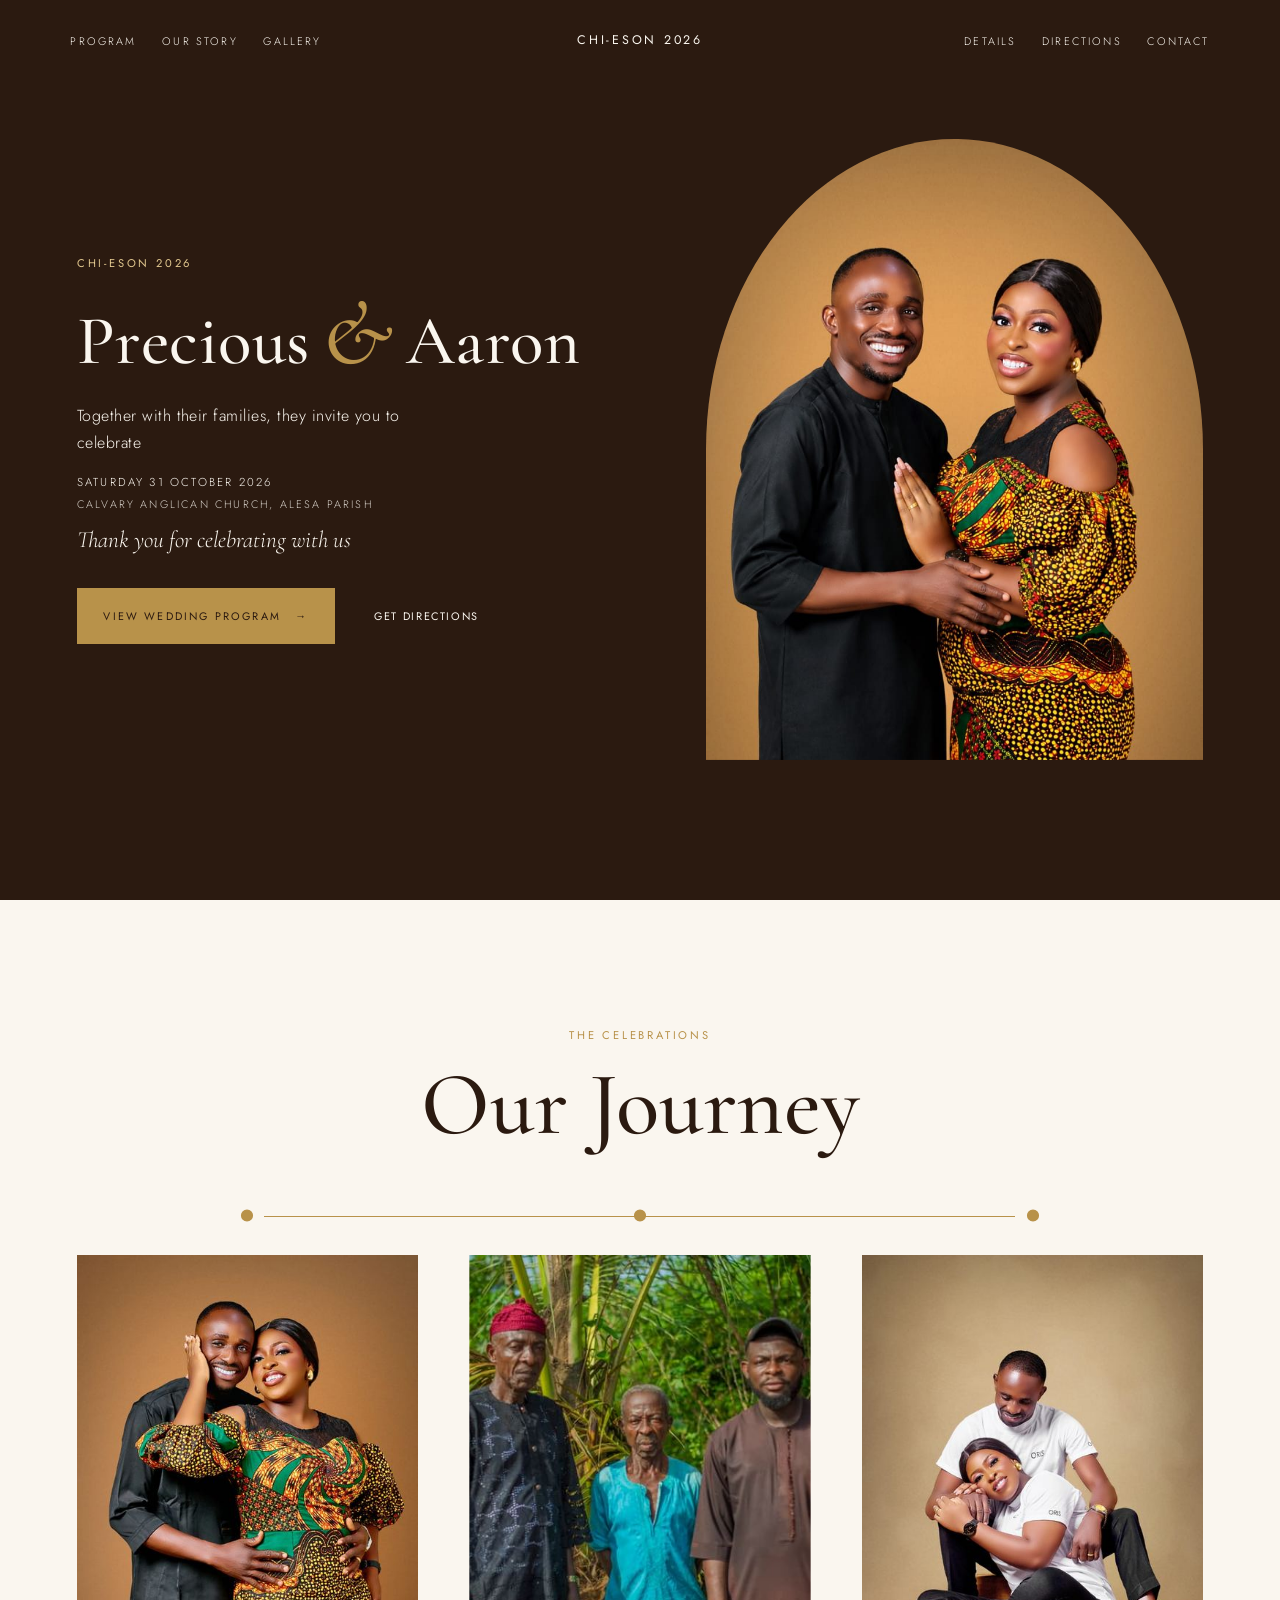
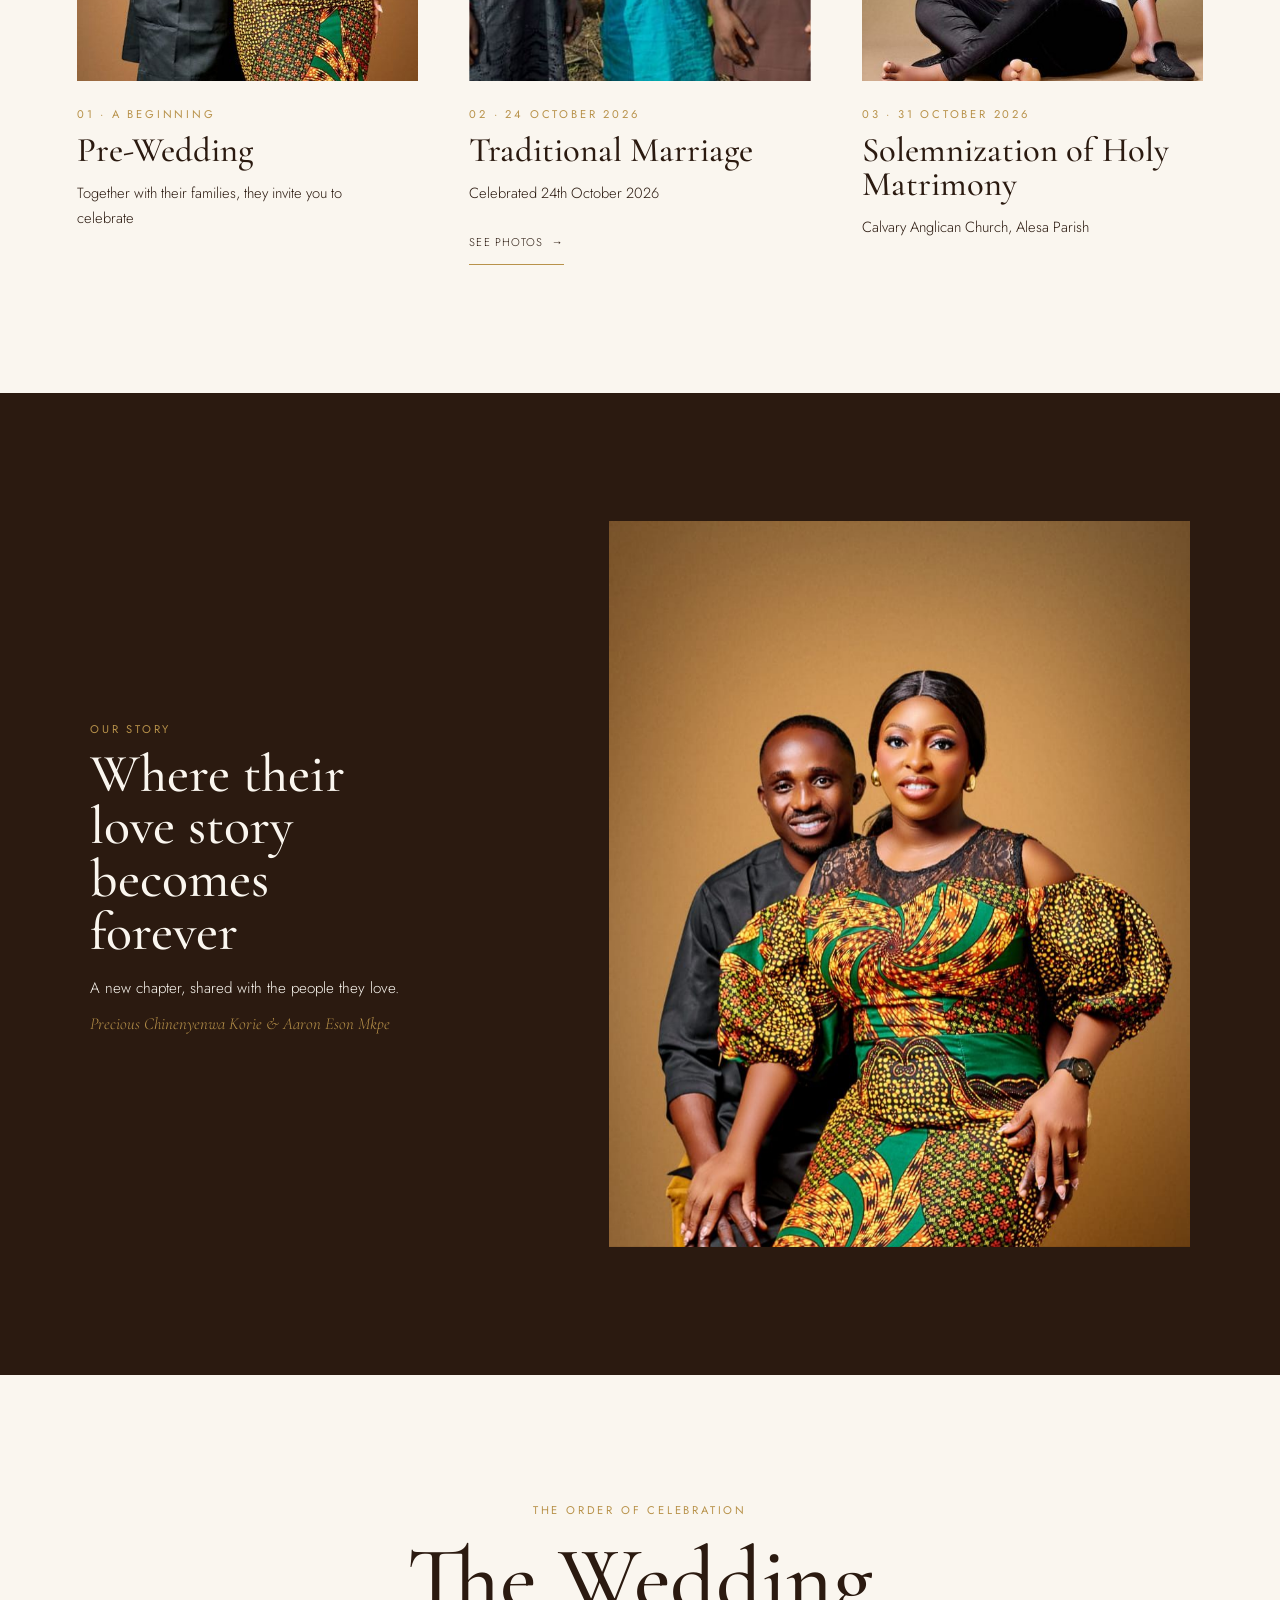
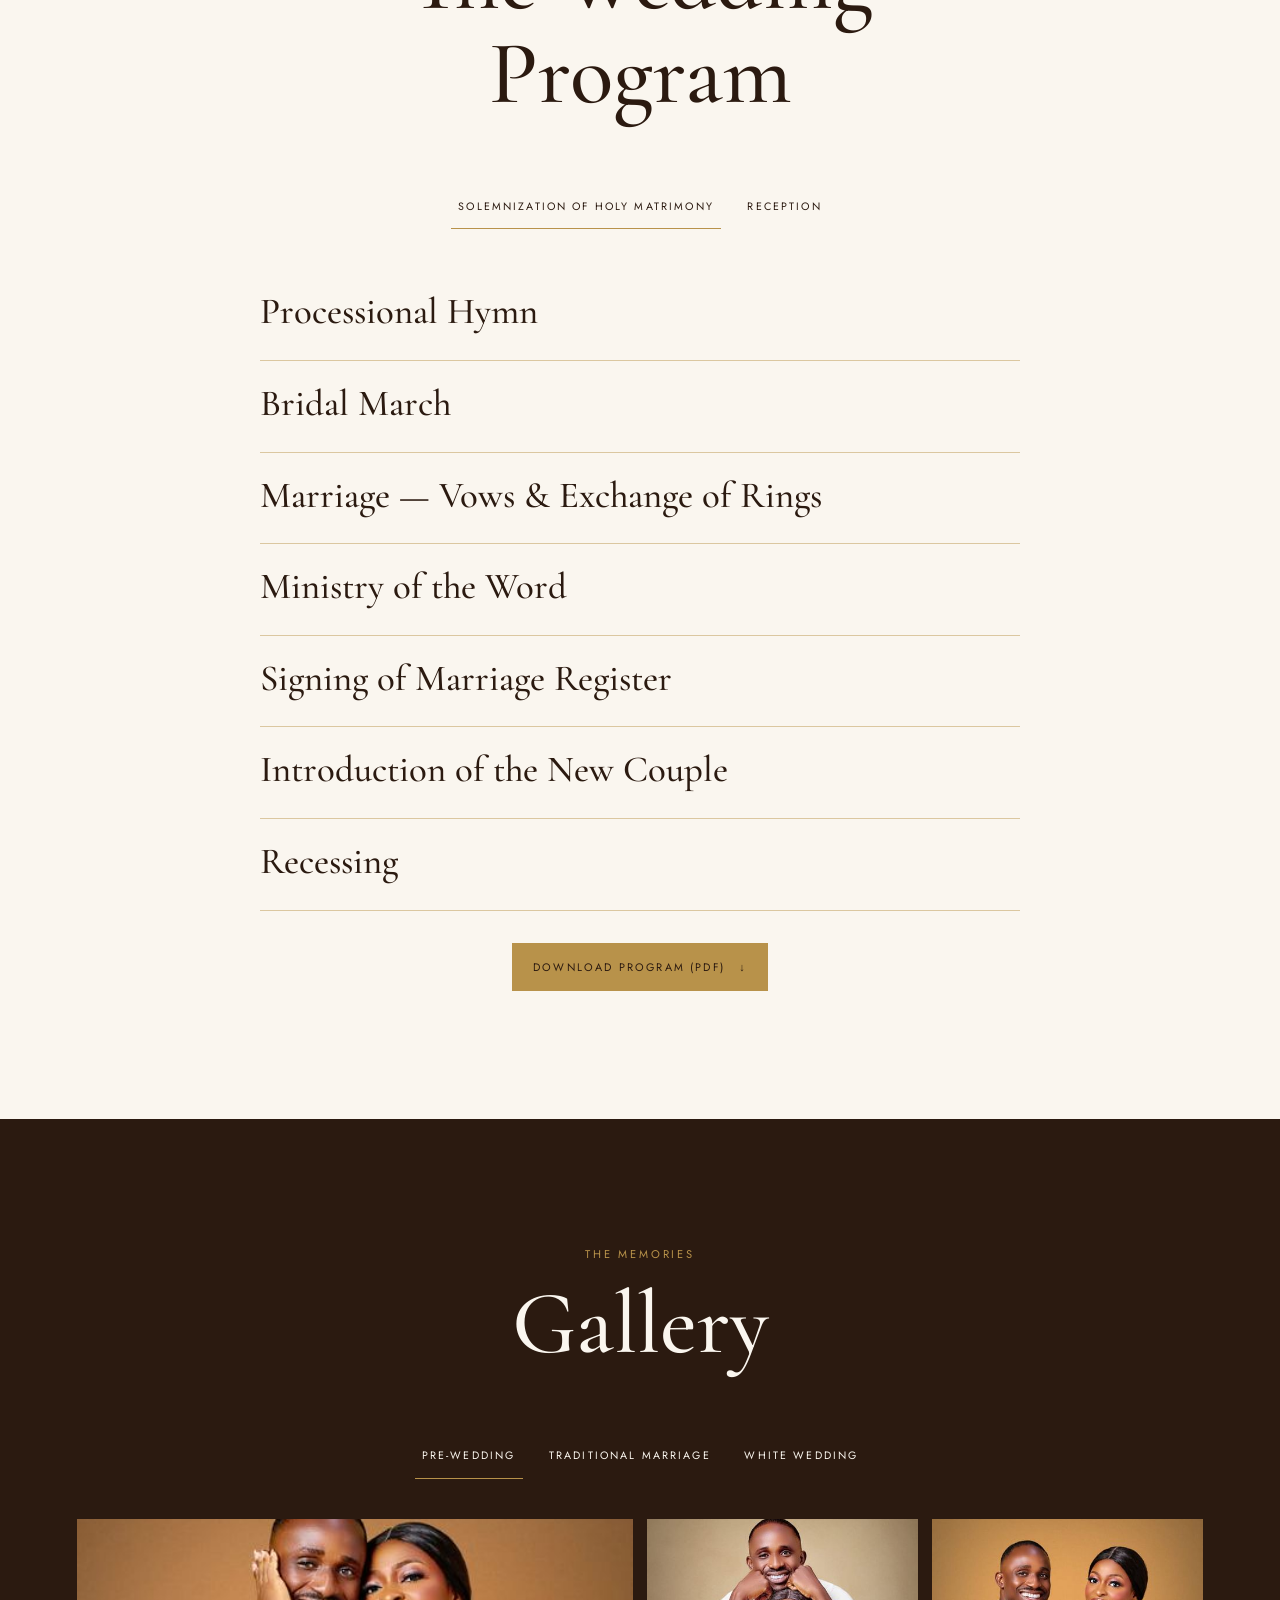
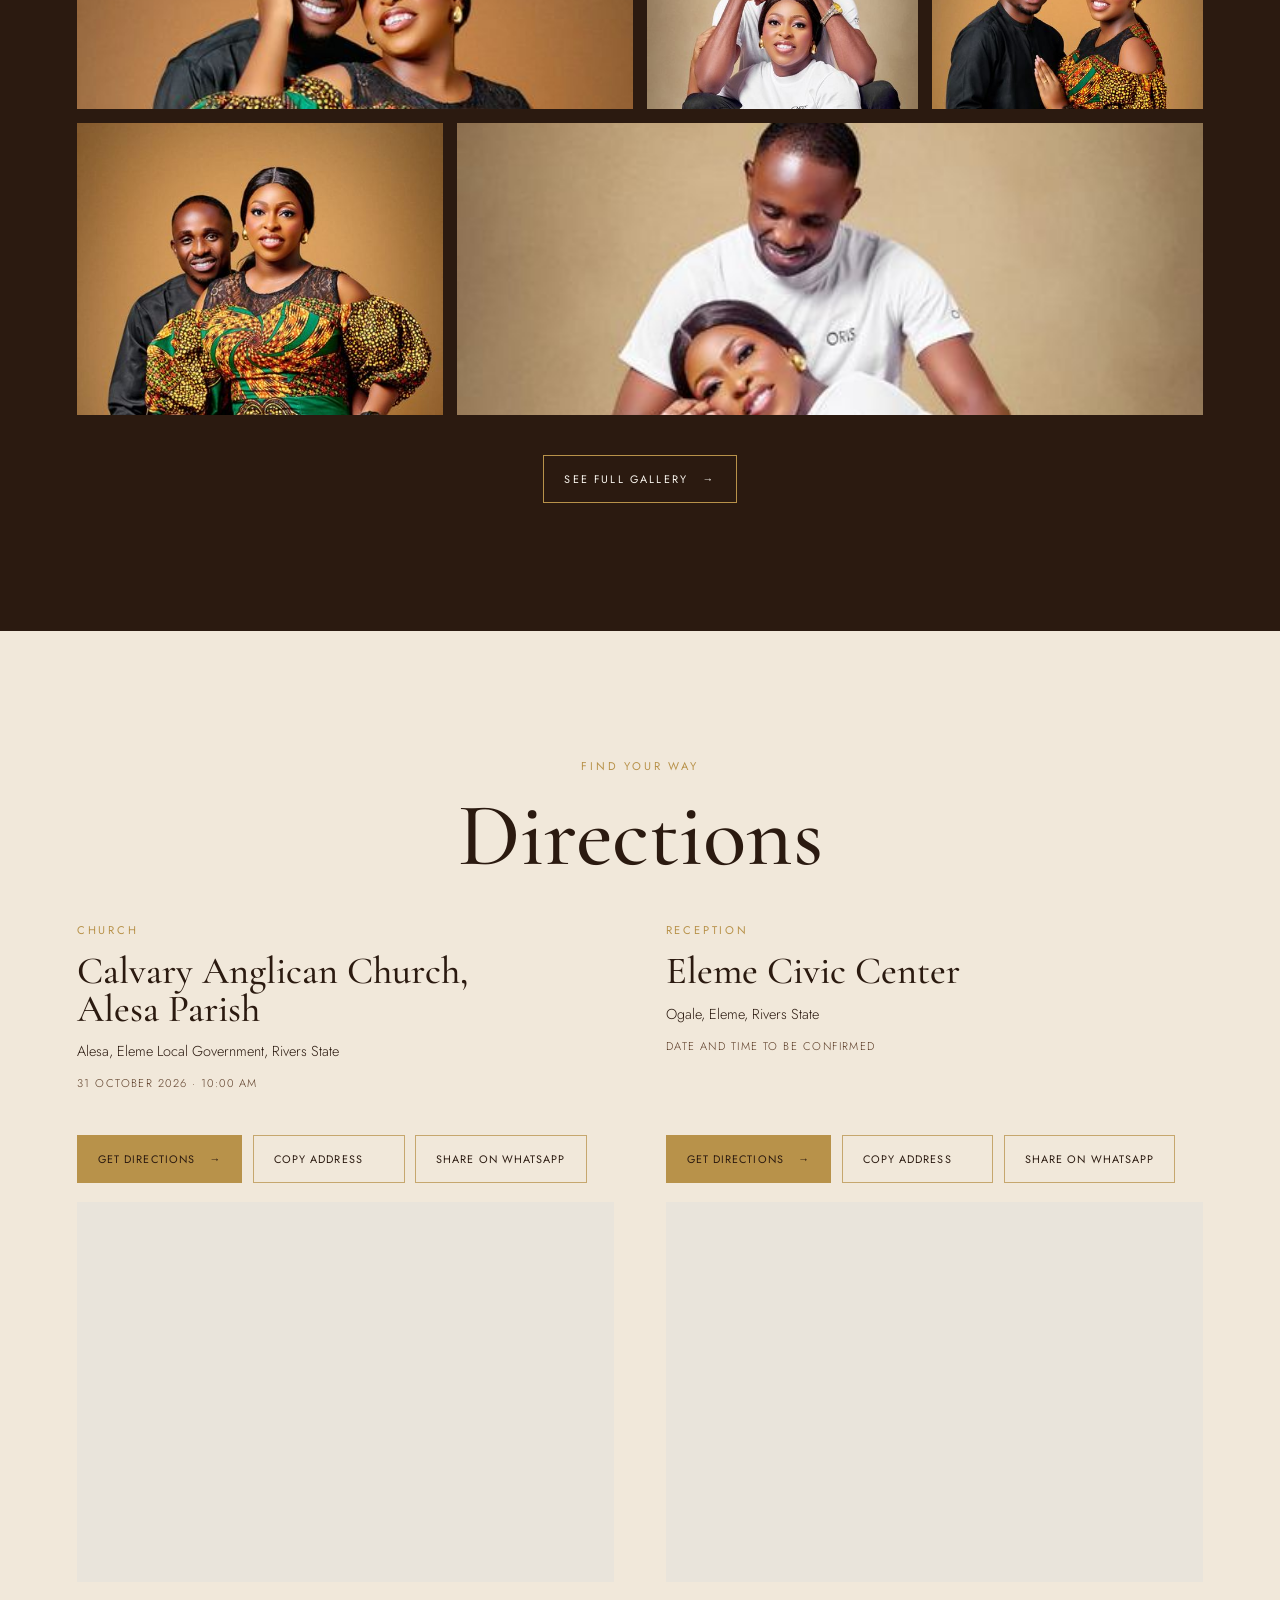
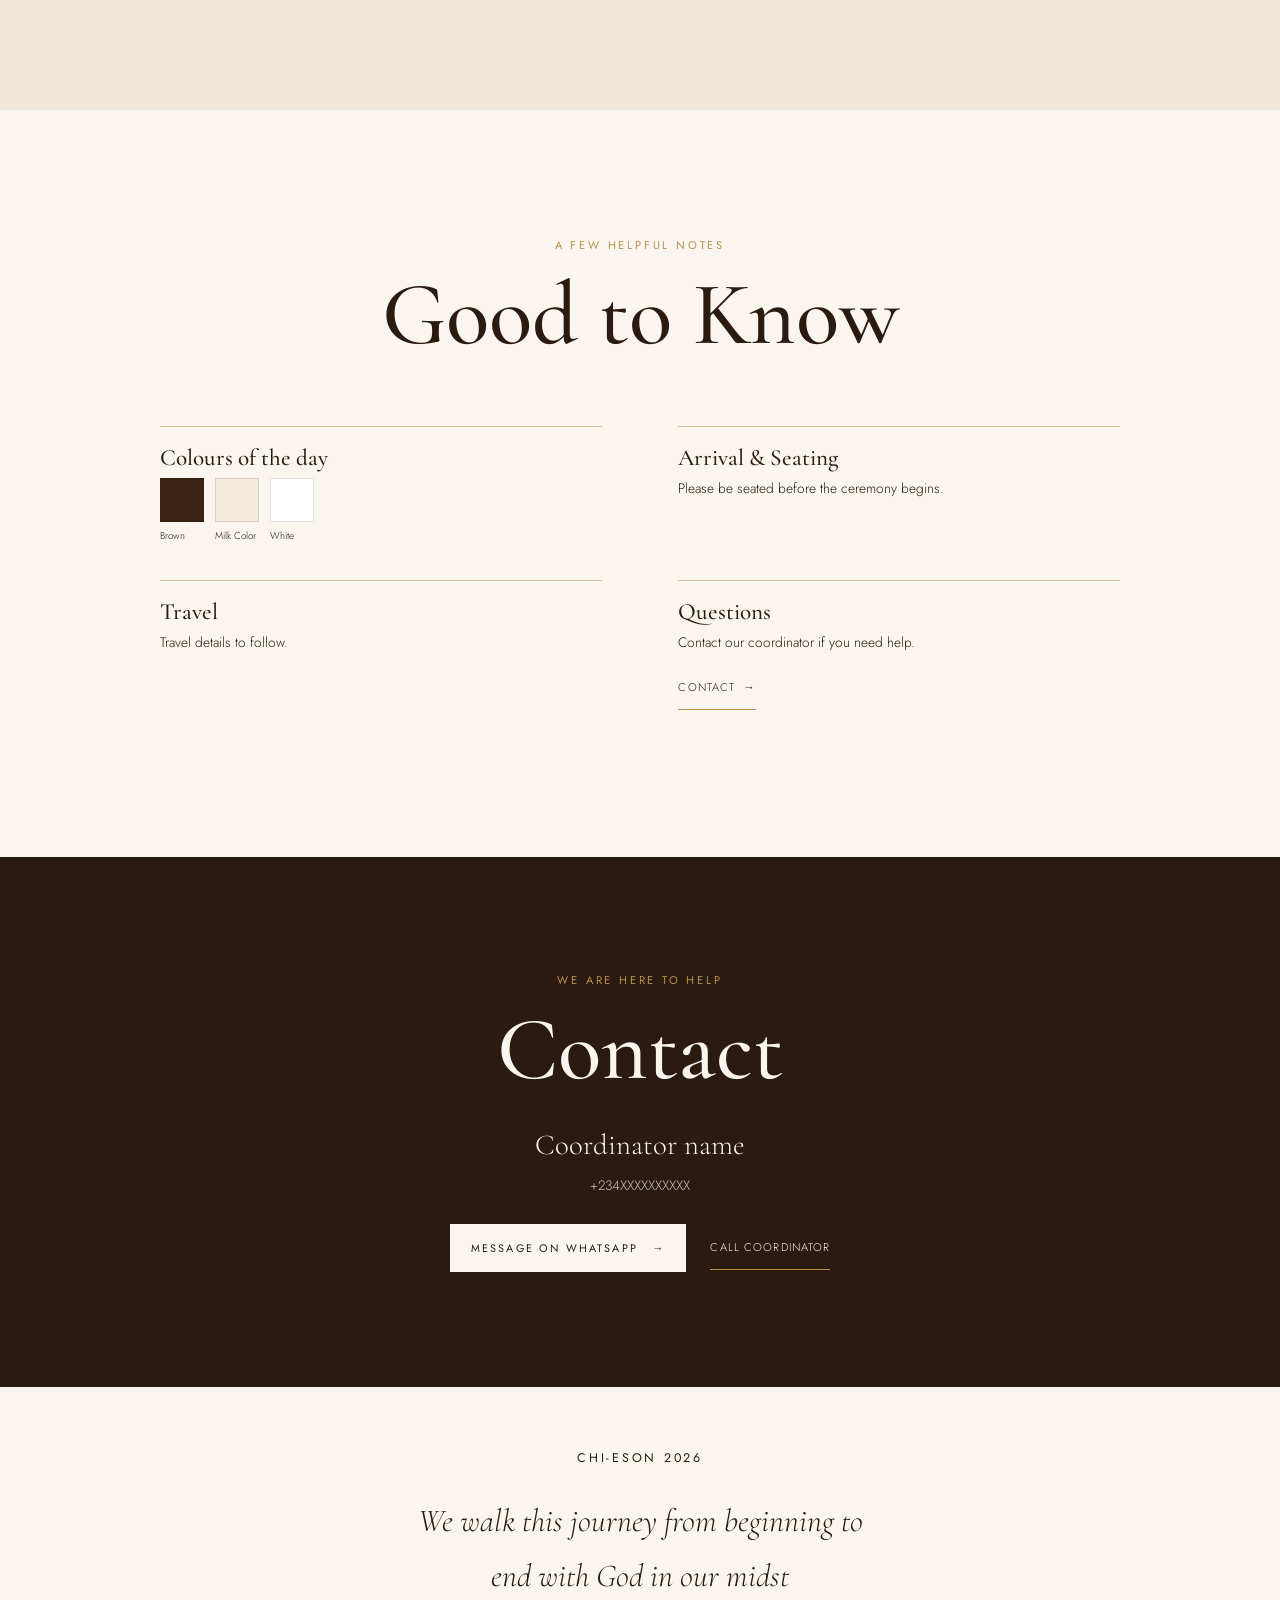
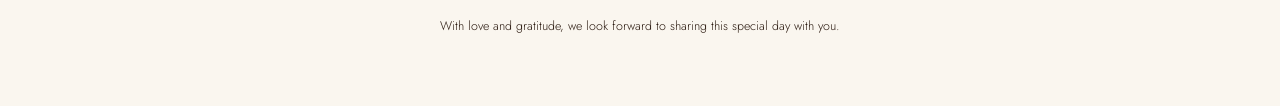
==== commit f52eaa28: "Simplify wedding story and details sections Co-authored-by: Copilot <223556219+Copilot@users.noreply" ====
--- a/index.html
+++ b/index.html
@@ -14,7 +14,7 @@
   <link rel="preconnect" href="https://fonts.googleapis.com">
   <link rel="preconnect" href="https://fonts.gstatic.com" crossorigin>
   <link href="https://fonts.googleapis.com/css2?family=Cormorant+Garamond:ital,wght@0,400;0,500;0,600;1,400;1,500&family=Jost:wght@300;400;500&display=swap" rel="stylesheet">
-  <link rel="stylesheet" href="styles.css?v=6">
+  <link rel="stylesheet" href="styles.css?v=7">
   <script src="data.js" defer></script>
   <script src="script.js" defer></script>
 </head>
--- a/styles.css
+++ b/styles.css
@@ -431,11 +431,11 @@
 .map-fallback { min-height: 44px; margin: .6rem 0 0 1rem; font-size: .7rem; letter-spacing: .13em; }
 .text-link { min-height: 44px; padding-block: .45rem; }
 .know-section { background: var(--ivory); }
-.know-grid { grid-template-columns: repeat(4, minmax(0, 1fr)); gap: clamp(1.3rem, 3vw, 2.5rem); }
-.know-card { min-height: 0; padding: 1.5rem 0; border: 0; border-top: 1px solid rgba(184,146,74,.55); background: transparent; }
+.know-grid { max-width: 960px; margin: auto; grid-template-columns: repeat(2, minmax(0, 1fr)); gap: 1rem clamp(2rem, 6vw, 5rem); }
+.know-card { min-height: 0; padding: 1.2rem 0; border: 0; border-top: 1px solid rgba(184,146,74,.55); background: transparent; }
 .know-card .eyebrow { color: var(--gold); }
-.know-card h3 { margin-bottom: .9rem; font-size: 1.7rem; }
-.know-card > p:not(.eyebrow) { font-size: .9rem; }
+.know-card h3 { margin-bottom: .4rem; font-size: 1.45rem; line-height: 1.1; }
+.know-card > p:not(.eyebrow) { max-width: 38ch; margin-bottom: .35rem; font-size: .86rem; line-height: 1.5; }
 .swatches span { width: 44px; height: 44px; border: 1px solid rgba(43,26,16,.12); }
 .swatches small { font-size: .62rem; }
 .contact-section { padding: clamp(5rem, 9vw, 8rem) 1.5rem; background: var(--chocolate); color: var(--ivory); }
@@ -635,11 +635,12 @@
     gap: clamp(2rem, 7vw, 7rem);
     align-items: center;
   }
-  .story-copy { max-width: 48ch; font-size: 1rem; }
-  .story-copy p { margin-bottom: .8rem; }
-  .story-copy p:first-child { margin-bottom: .8rem; }
-  .story-heading { margin: 0 0 1.5rem; text-align: left; }
-  .story-heading h2 { max-width: 15ch; font-size: clamp(2.6rem, 5vw, 4.5rem); }
+  .story-copy { max-width: 42ch; font-size: .95rem; }
+  .story-copy p { margin-bottom: .65rem; }
+  .story-copy p:first-child { margin-bottom: .65rem; }
+  .story-names { font-size: 1.05rem; line-height: 1.4; }
+  .story-heading { margin: 0 0 1.1rem; text-align: left; }
+  .story-heading h2 { max-width: 13ch; font-size: clamp(2.4rem, 4.2vw, 3.8rem); line-height: .98; }
   .story-heading .ornament { text-align: left; }
   .story-photos {
     position: relative;
@@ -677,11 +678,8 @@
   .maps-grid { align-items: start; }
   .map-card { gap: 1.2rem; }
   .map-card > div { padding: 0; }
-  .map-address { min-height: 3em; margin-bottom: .8rem; }
-  .map-details { display: flex; flex-wrap: wrap; gap: .75rem 2rem; margin: .5rem 0 1.2rem; }
-  .map-details div { min-width: 110px; }
-  .map-details dt { font-size: .65rem; letter-spacing: .16em; }
-  .map-details dd { margin: .2rem 0 0; font-size: .92rem; }
+  .map-address { min-height: 0; margin-bottom: .5rem; }
+  .map-schedule { min-height: 1.5em; margin: 0 0 1.2rem; color: var(--brown); font-size: .7rem !important; letter-spacing: .13em; text-transform: uppercase; }
   .map-card iframe { height: 380px; }
   .map-actions { display: flex; flex-wrap: wrap; gap: .65rem; align-items: center; }
   .map-actions .button { min-height: 48px; margin: 0; letter-spacing: .1em; }
@@ -691,7 +689,7 @@
   .copy-status { margin-left: .4rem; font-size: .65rem; letter-spacing: .06em; text-transform: none; }
 
   @media (min-width: 1100px) {
-    .map-card > div { min-height: 340px; display: flex; flex-direction: column; }
+    .map-card-copy { min-height: 260px; display: flex; flex-direction: column; }
     .map-actions { margin-top: auto; }
   }
   @media (max-width: 820px) {
@@ -702,6 +700,7 @@
     .subpage-intro { margin-inline: -1.25rem; padding-inline: 1.25rem; }
     .gallery-grid { grid-template-columns: repeat(6, minmax(0, 1fr)); grid-auto-rows: clamp(42px, 12vw, 72px); gap: 8px; }
     .gallery-item { grid-column: span var(--tile-columns-mobile); }
+    .know-grid { grid-template-columns: 1fr; }
     .hero {
       display: flex;
       flex-direction: column;
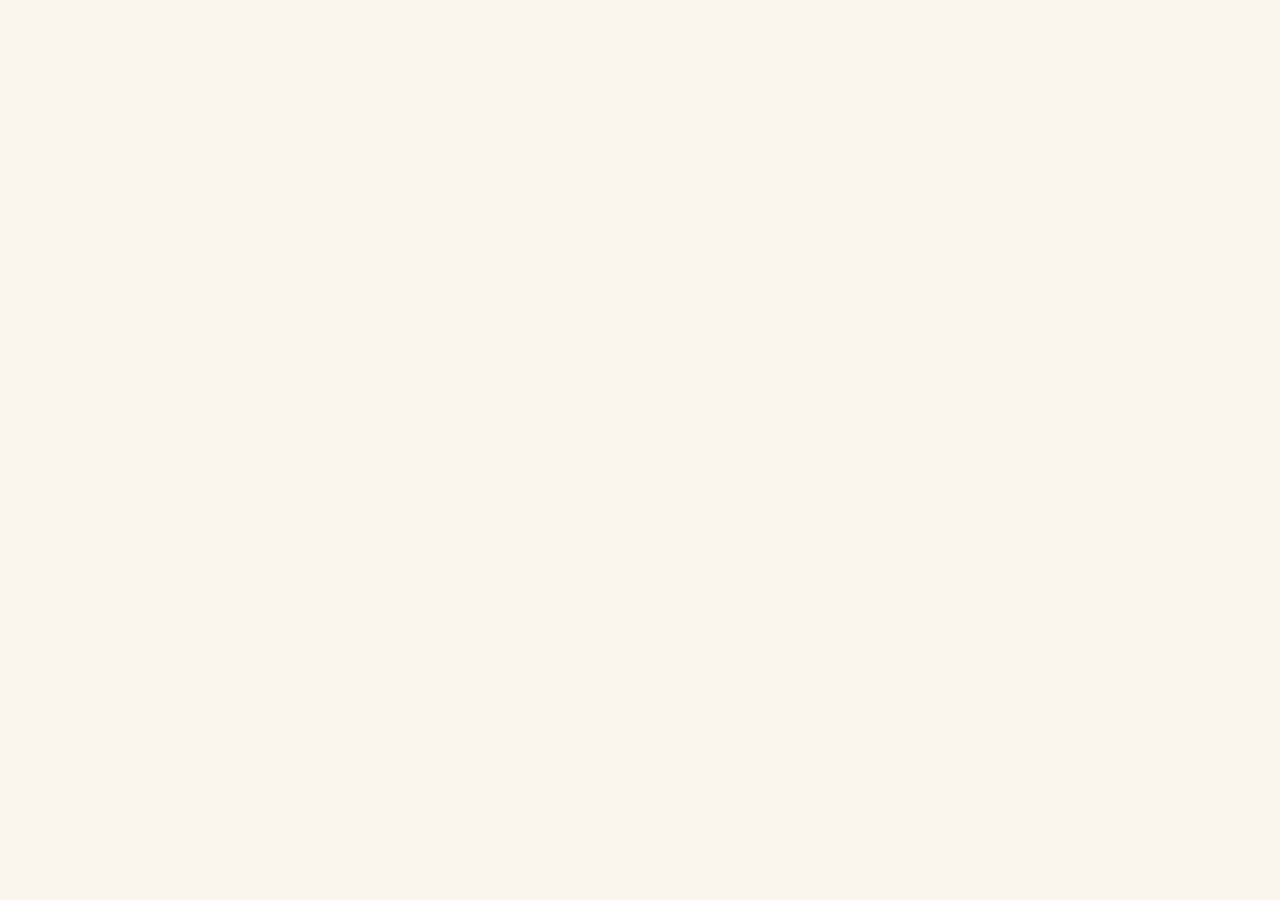
==== commit 5cafa7d8: "Update index.html" ====
--- a/index.html
+++ b/index.html
@@ -14,8 +14,8 @@
   <link rel="preconnect" href="https://fonts.googleapis.com">
   <link rel="preconnect" href="https://fonts.gstatic.com" crossorigin>
   <link href="https://fonts.googleapis.com/css2?family=Cormorant+Garamond:ital,wght@0,400;0,500;0,600;1,400;1,500&family=Jost:wght@300;400;500&display=swap" rel="stylesheet">
-  <link rel="stylesheet" href="styles.css?v=7">
-  <script src="data.js" defer></script>
+  <link rel="stylesheet" href="styles.css?v=8">
+  <script src="script.js?v=2" defer></script>
   <script src="script.js" defer></script>
 </head>
 <body data-page="home">
--- a/styles.css
+++ b/styles.css
@@ -410,7 +410,7 @@
 .gallery-item.is-visible img, .gallery-item:hover img, .gallery-item:focus-visible img { filter: saturate(1) sepia(0); }
 .gallery-item:hover img { transform: scale(1.025); }
 .dark-section .button-outline, .gallery-section .button-outline { border-color: var(--gold); color: var(--ivory); }
-.dark-section .button-outline:hover, .gallery-section .button-outline:hover { color: var(--ivory); }
+.dark-section .button-outline:hover, .gallery-section .button-outline:hover { color: var(--chocolate); }
 .gallery-empty { color: var(--ivory); }
 .full-gallery-section .gallery-empty { color: var(--brown); }
 .details-section { background: var(--cream); }
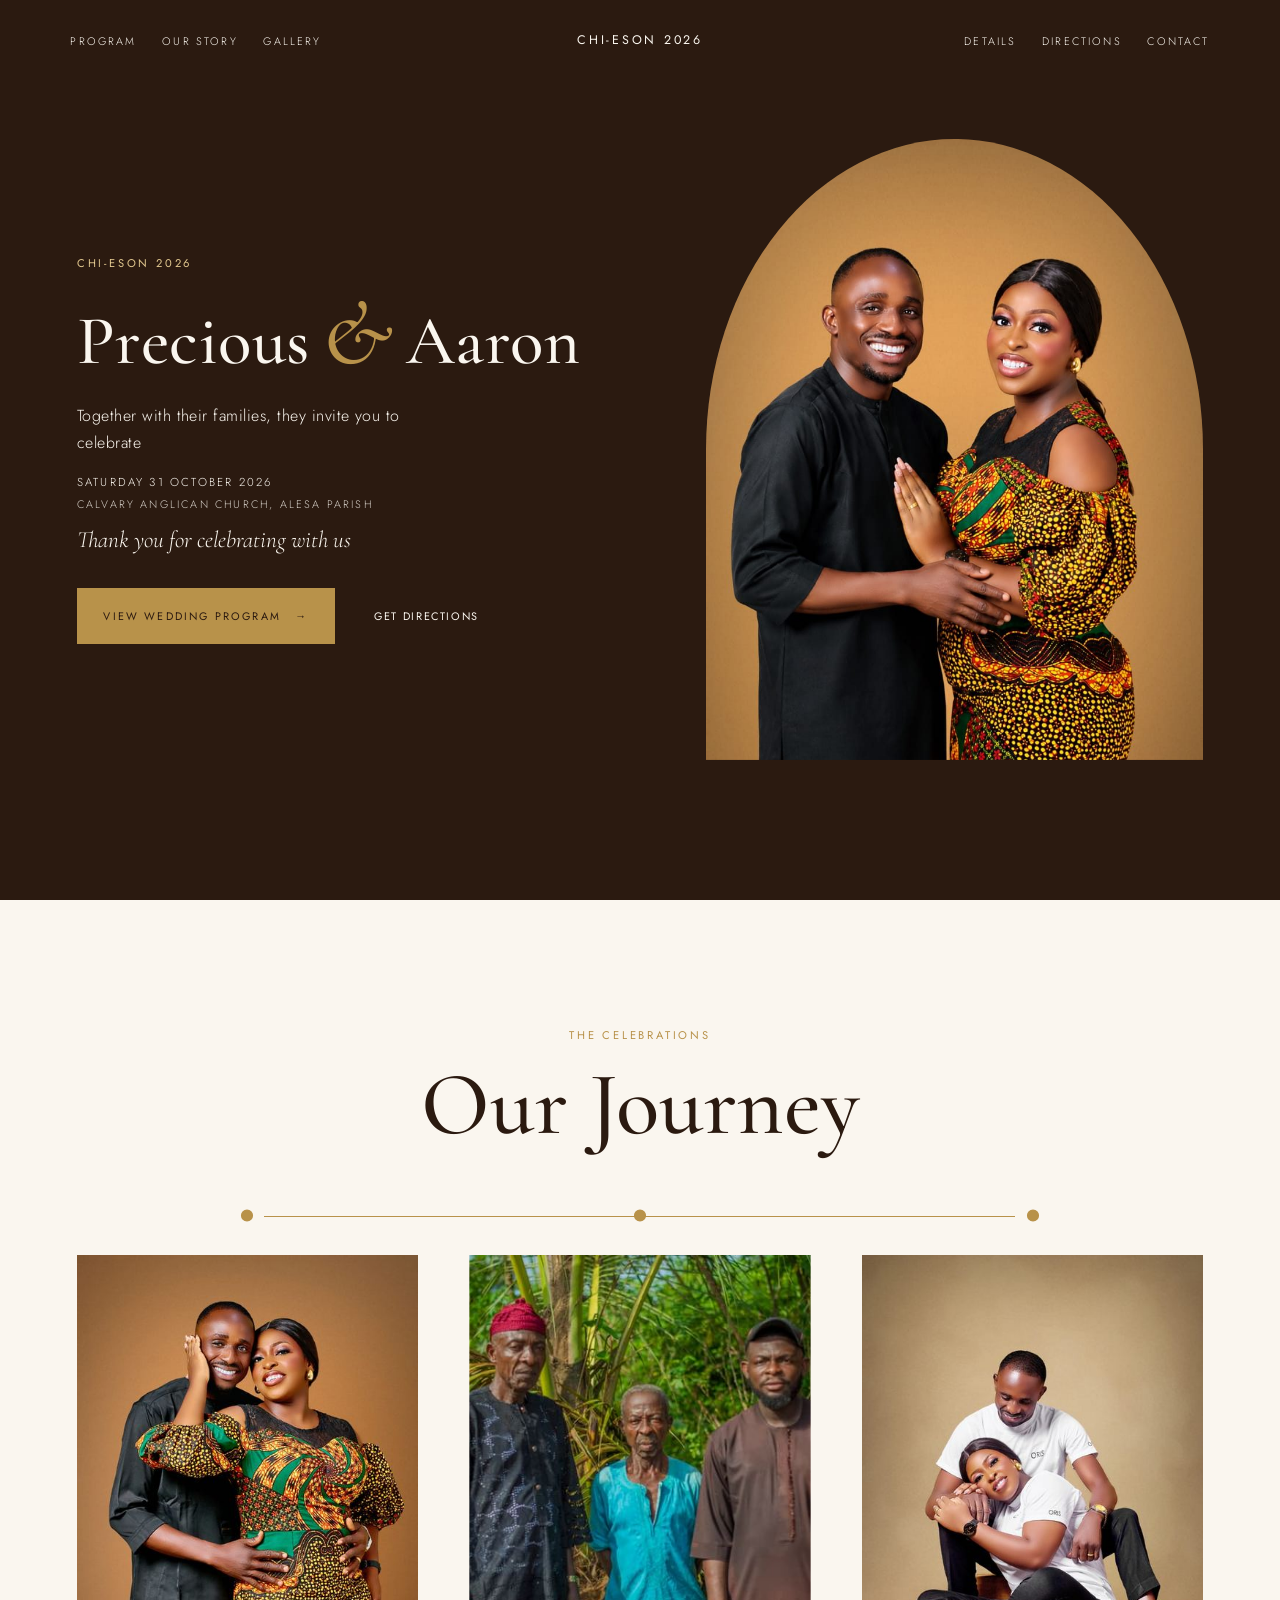
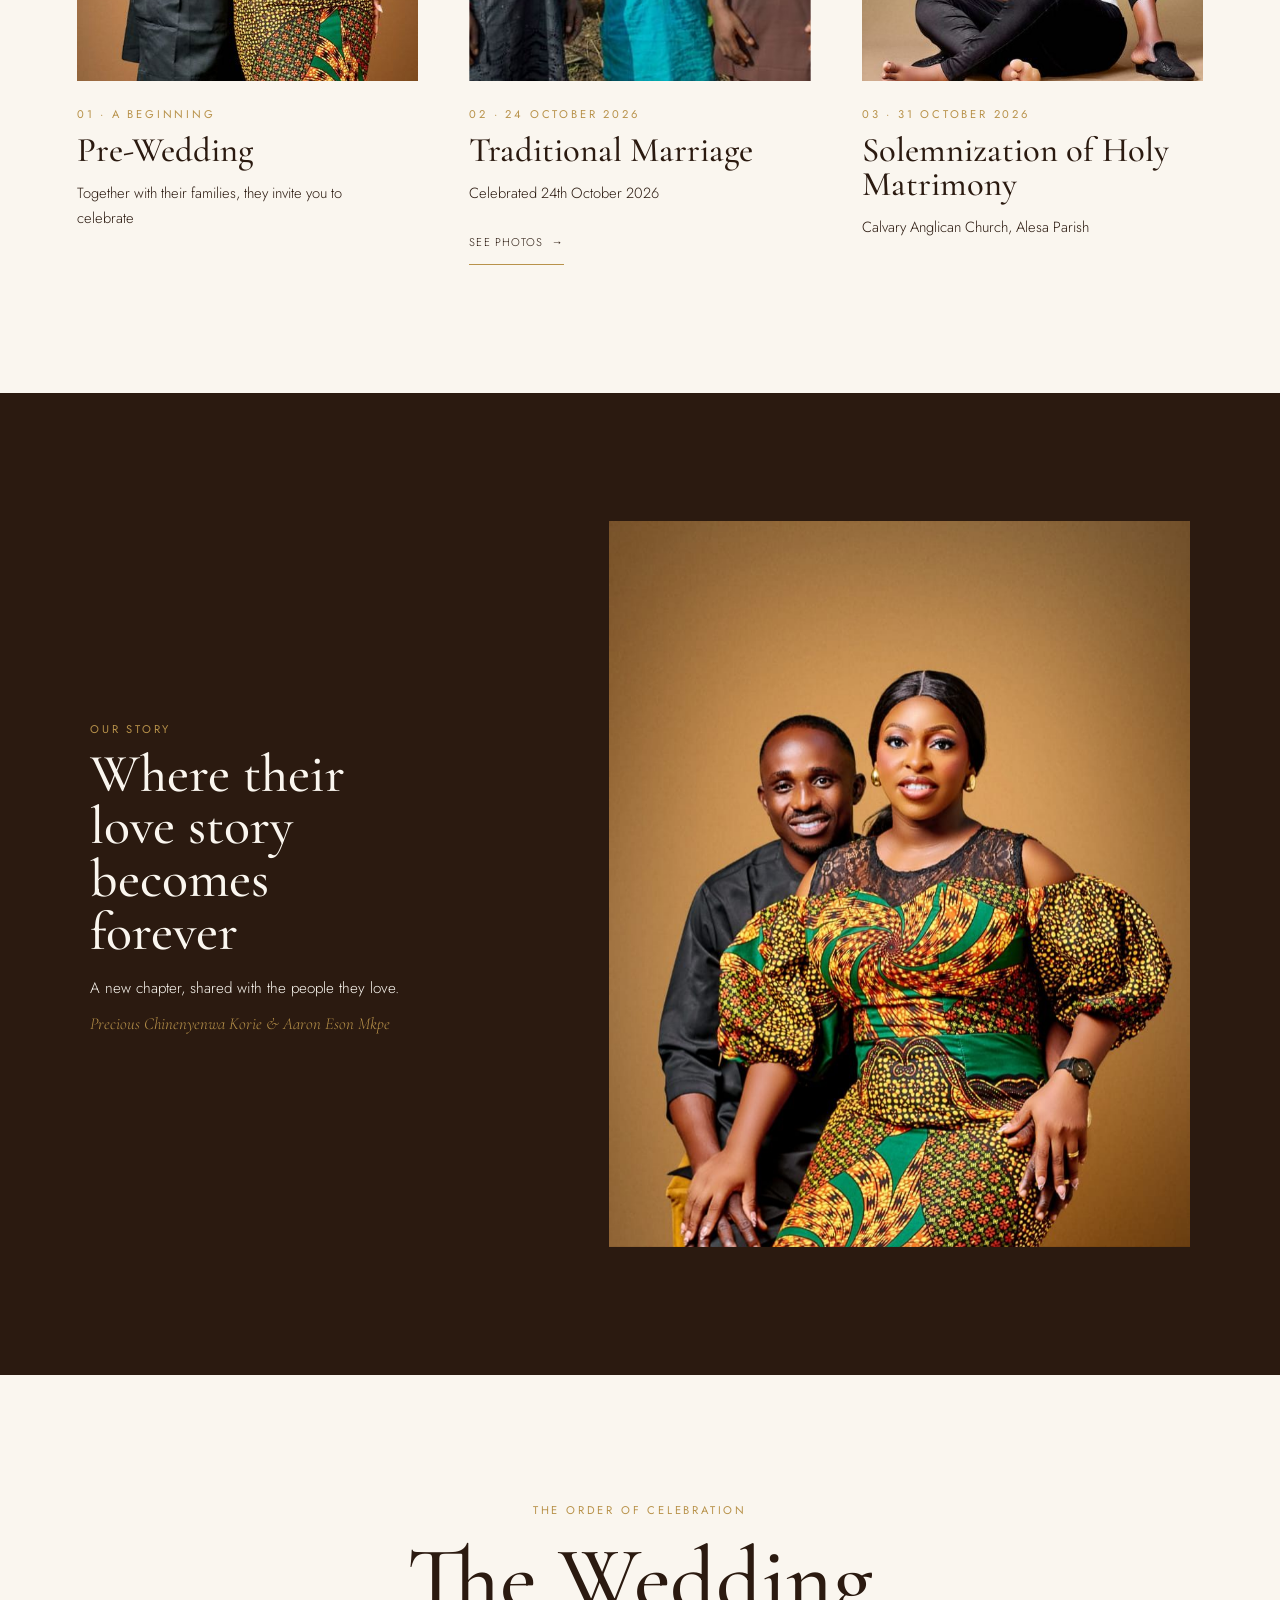
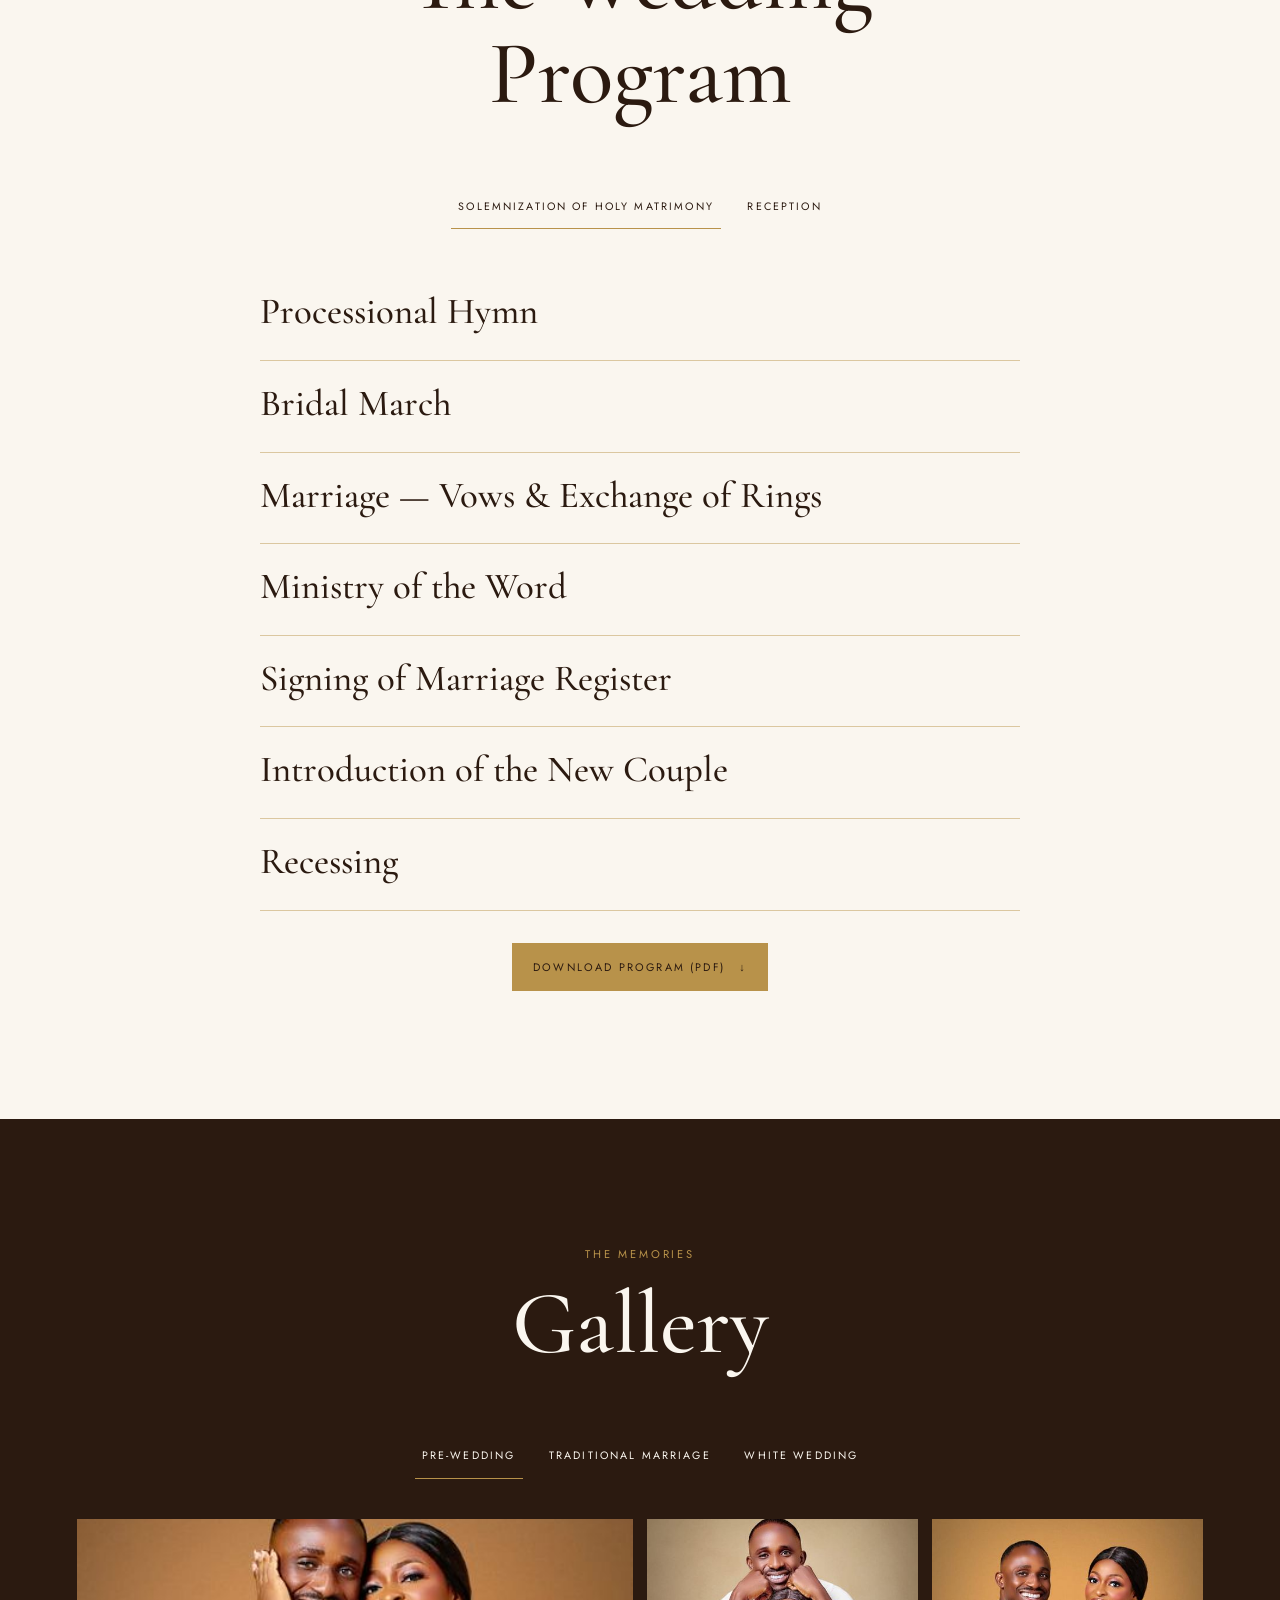
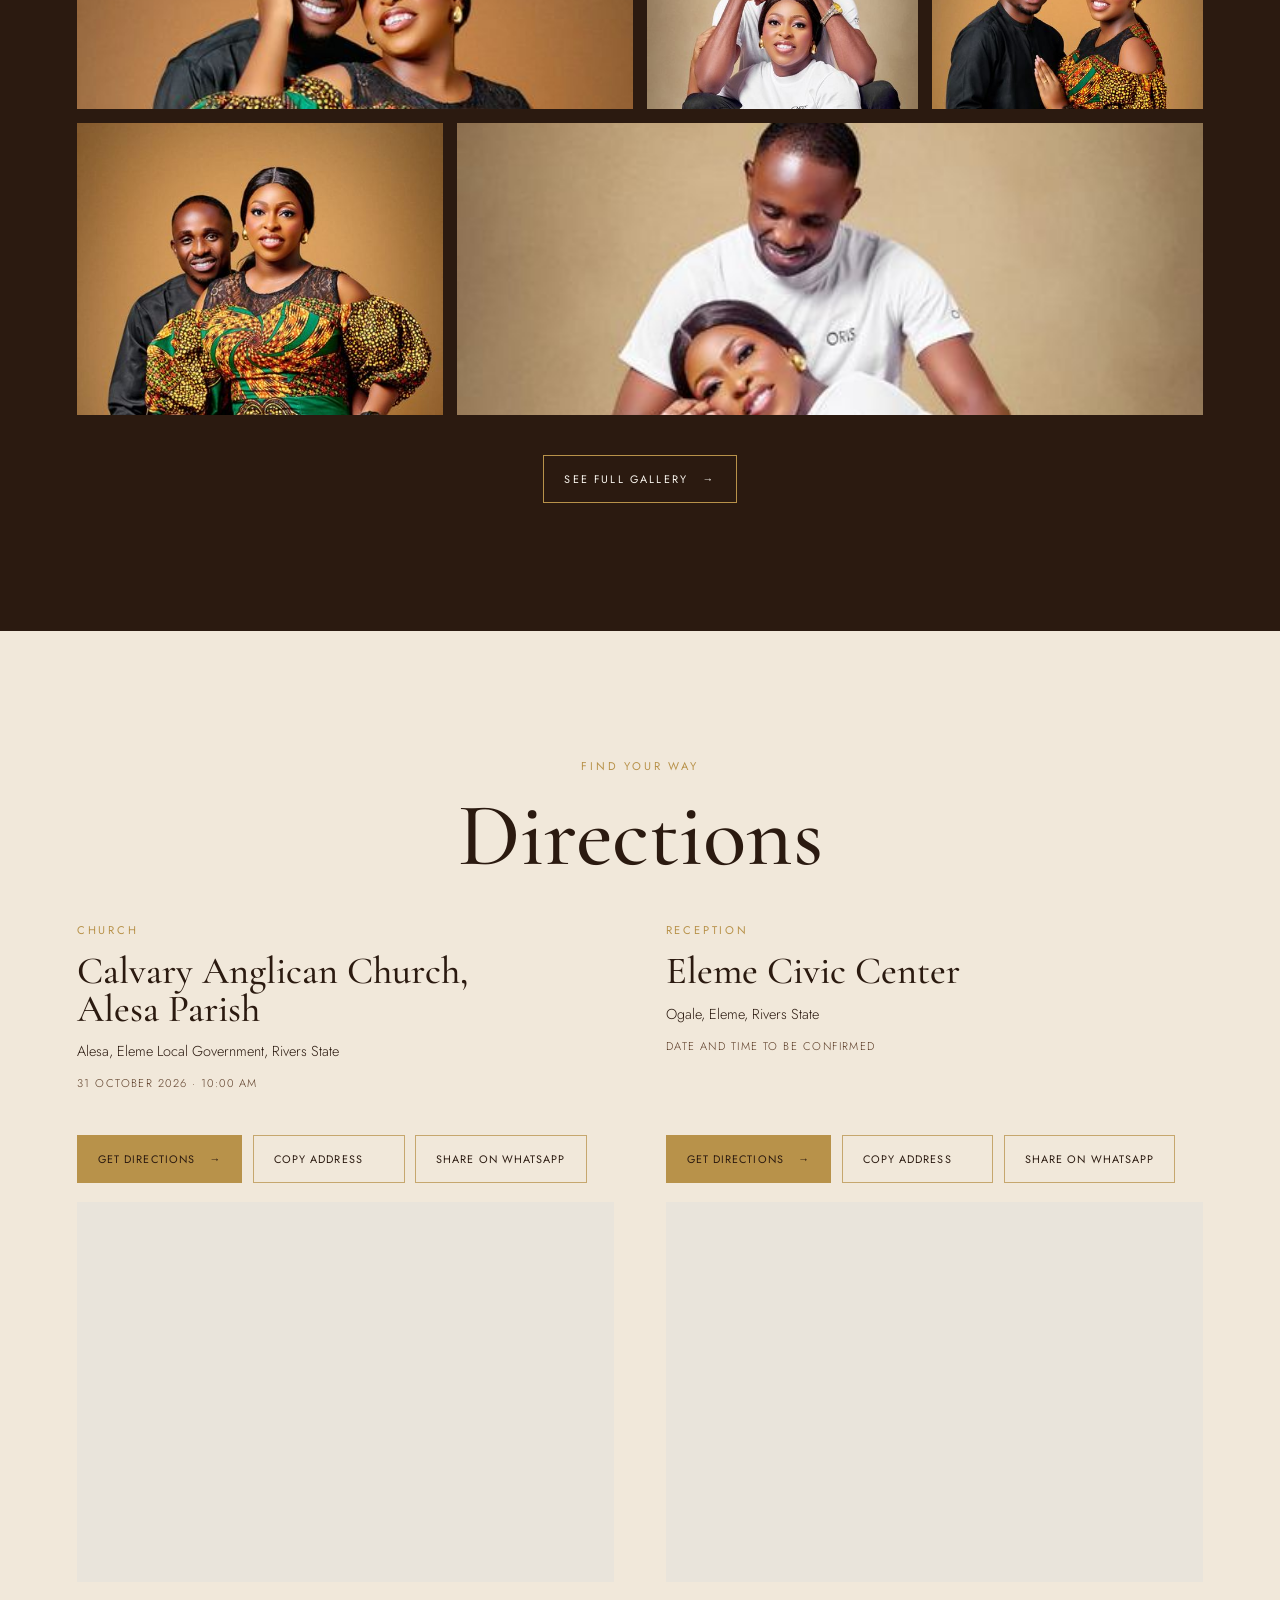
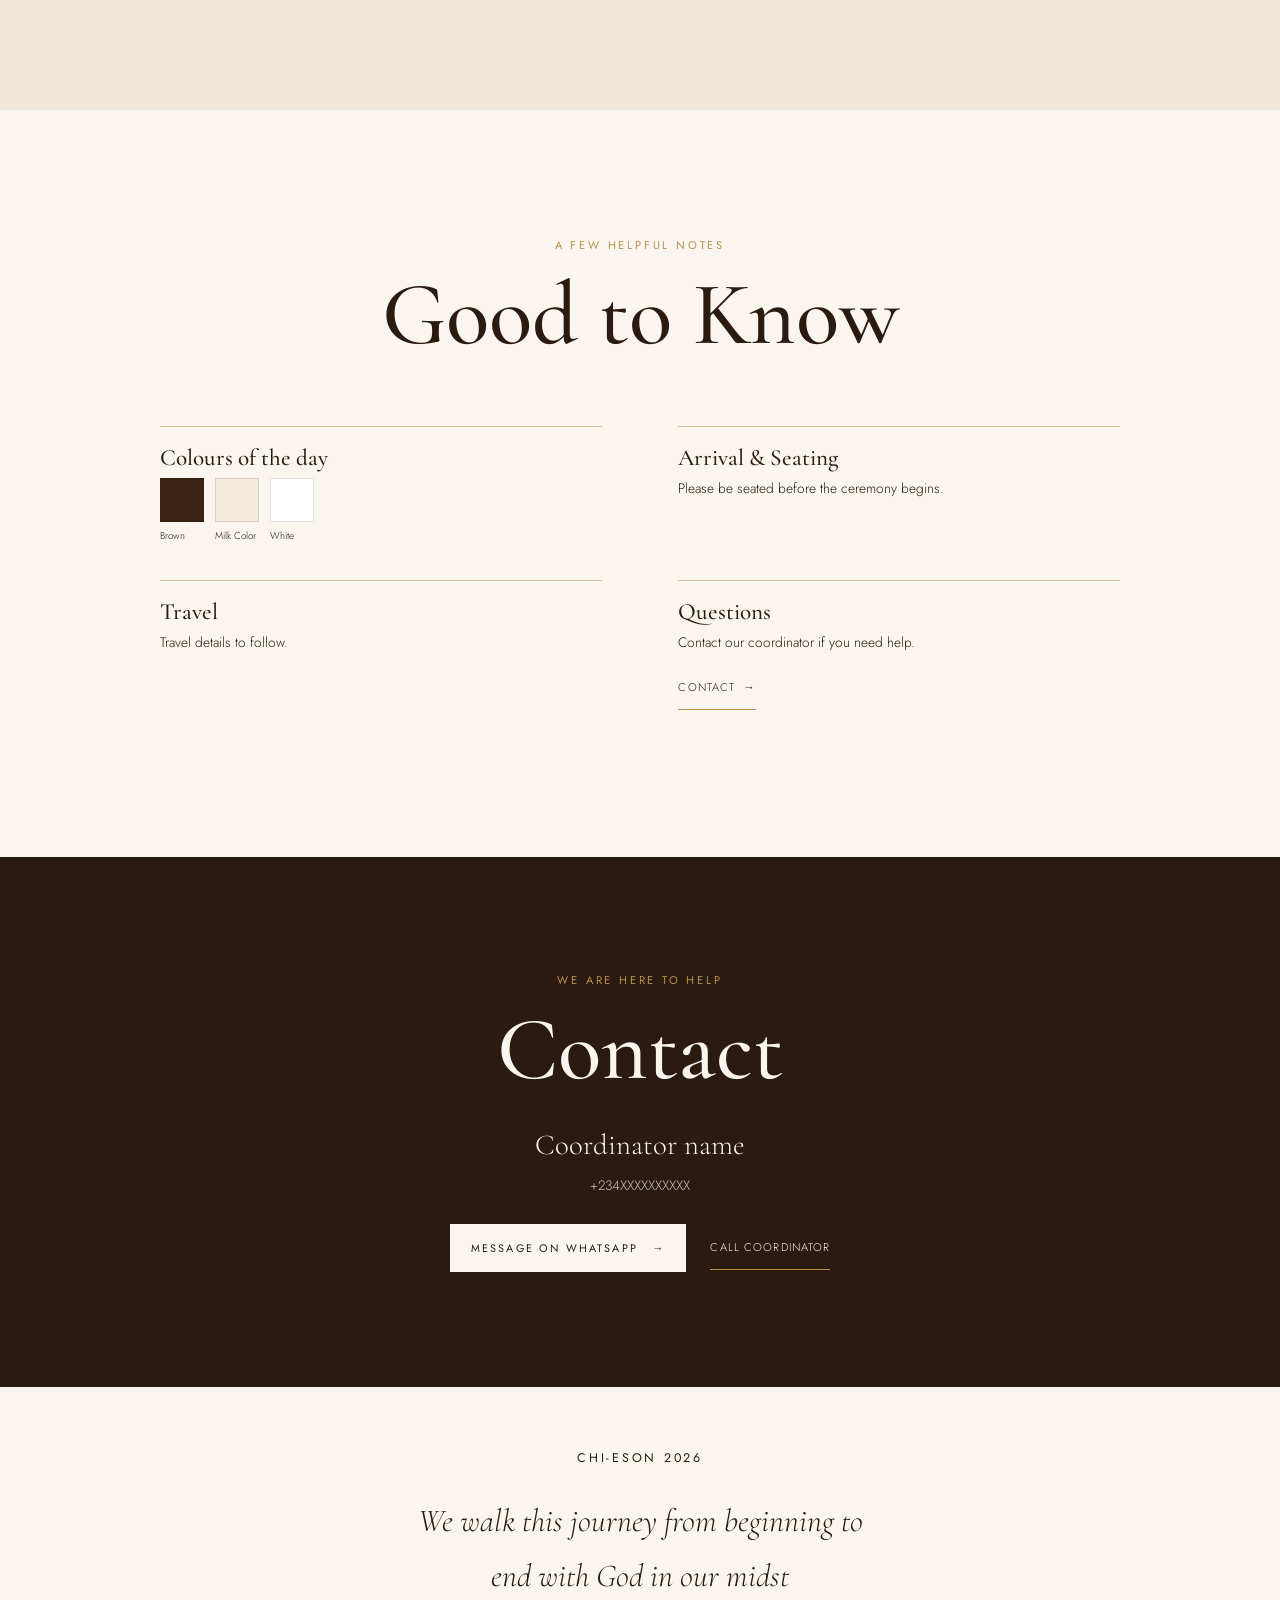
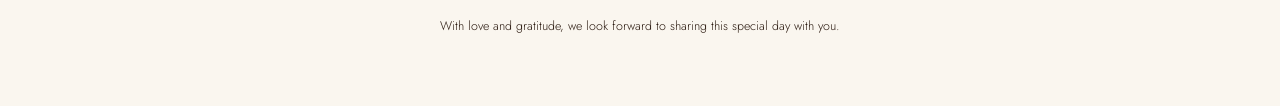
==== commit 97ab27c9: "Update index.html, Bust the cache" ====
--- a/index.html
+++ b/index.html
@@ -15,8 +15,8 @@
   <link rel="preconnect" href="https://fonts.gstatic.com" crossorigin>
   <link href="https://fonts.googleapis.com/css2?family=Cormorant+Garamond:ital,wght@0,400;0,500;0,600;1,400;1,500&family=Jost:wght@300;400;500&display=swap" rel="stylesheet">
   <link rel="stylesheet" href="styles.css?v=8">
+  <script src="data.js" defer></script>
   <script src="script.js?v=2" defer></script>
-  <script src="script.js" defer></script>
 </head>
 <body data-page="home">
   <div id="site"></div>
